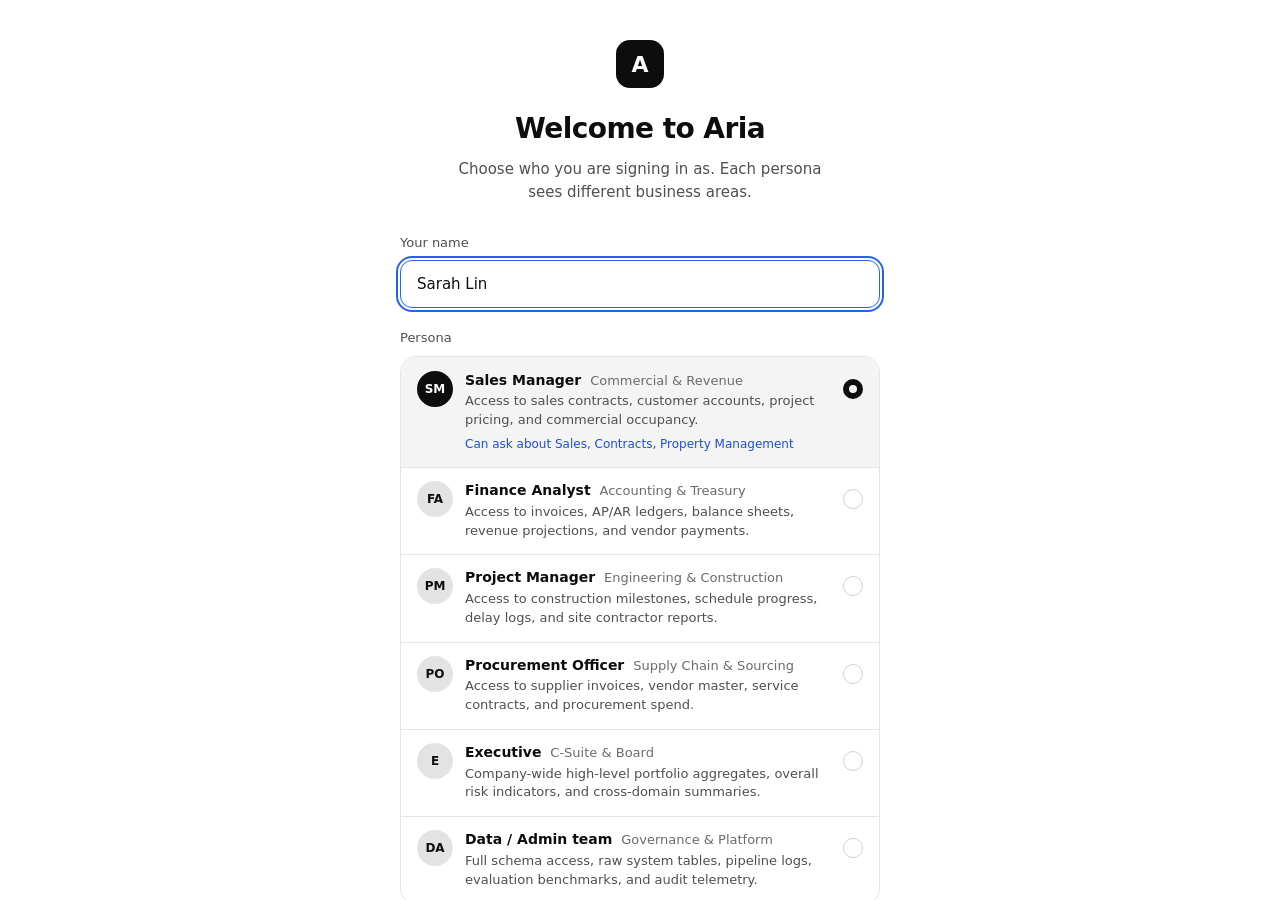
==== index.html @ e8ad9331 "Refactor code structure for improved readability and maintainability" ====
<!DOCTYPE html>
<html lang="en" data-theme="light">
<head>
  <meta charset="UTF-8">
  <meta name="viewport" content="width=device-width, initial-scale=1.0">
  <title>Aria · Business data assistant</title>
  <meta name="description" content="Business data assistant prototype using synthetic sales, finance, procurement, construction, and project data.">
  <link rel="stylesheet" href="styles.css">
</head>
<body>
  <div class="app-container">
    <!-- Main Body Area -->
    <div class="main-wrapper">
      <!-- Business Workspace Navigation Rail & History Sidebar -->
      <aside class="sidebar" id="sidebar" aria-label="Workspace navigation and history">
        <div class="sidebar-brand-header">
          <button type="button" class="header-icon-btn mobile-menu-btn app-logo-toggle" id="mobileMenuBtn" aria-label="Toggle workspace navigation sidebar" aria-controls="sidebar" aria-expanded="true" title="Toggle sidebar">
            <span class="app-logo-mark" aria-hidden="true">A</span>
          </button>
          <span class="sidebar-brand-name">Aria</span>
          <button type="button" class="header-icon-btn desktop-sidebar-close-btn" id="desktopSidebarCloseBtn" aria-label="Collapse workspace navigation sidebar" title="Collapse sidebar">
            <svg width="18" height="18" fill="none" stroke="currentColor" stroke-width="1.8" viewBox="0 0 24 24" aria-hidden="true"><rect x="3" y="4" width="18" height="16" rx="2"></rect><path d="M15 4v16"></path><path d="m10 9-3 3 3 3"></path></svg>
          </button>
        </div>
        <!-- Workspace Navigation Rail (Requirement A) -->
        <nav class="workspace-rail-nav" aria-label="Business workspace navigation">
          <button type="button" class="workspace-rail-item workspace-tool-primary" id="newChatBtn" aria-label="New Chat" title="New Chat">
            <svg width="16" height="16" fill="none" stroke="currentColor" stroke-width="2" viewBox="0 0 24 24" aria-hidden="true"><path d="M12 20h9"></path><path d="M16.5 3.5a2.121 2.121 0 0 1 3 3L7 19l-4 1 1-4L16.5 3.5z"></path></svg>
            <span>New Chat</span>
          </button>
          <button type="button" class="workspace-rail-item" id="openHistorySearchBtn" aria-label="Search conversations" aria-haspopup="dialog" title="Search conversations (Ctrl+K)">
            <svg width="16" height="16" fill="none" stroke="currentColor" stroke-width="2" viewBox="0 0 24 24" aria-hidden="true"><circle cx="11" cy="11" r="8"></circle><line x1="21" y1="21" x2="16.65" y2="16.65"></line></svg>
            <span>Search Chats</span>
          </button>
          <div class="workspace-tool-divider" role="separator"></div>
          <button type="button" class="workspace-rail-item active" id="railAskBtn" aria-label="Ask questions" title="Ask">
            <svg width="16" height="16" fill="none" stroke="currentColor" stroke-width="2" viewBox="0 0 24 24"><path d="M21 15a2 2 0 0 1-2 2H7l-4 4V5a2 2 0 0 1 2-2h14a2 2 0 0 1 2 2z"></path></svg>
            <span>Ask</span>
          </button>
          <button type="button" class="workspace-rail-item" id="savedAnswersBtn" aria-label="Saved Queries and Snapshots" title="Saved Insights">
            <svg width="16" height="16" fill="none" stroke="currentColor" stroke-width="2" viewBox="0 0 24 24"><path d="M19 21l-7-5-7 5V5a2 2 0 0 1 2-2h10a2 2 0 0 1 2 2z"></path></svg>
            <span>Saved Insights</span>
          </button>
          <button type="button" class="workspace-rail-item" id="railDataGuideBtn" aria-label="Data guide schema explorer" title="Data Guide">
            <svg width="16" height="16" fill="none" stroke="currentColor" stroke-width="2" viewBox="0 0 24 24"><ellipse cx="12" cy="5" rx="9" ry="3"></ellipse><path d="M21 12c0 1.66-4 3-9 3s-9-1.34-9-3"></path><path d="M3 5v14c0 1.66 4 3 9 3s9-1.34 9-3V5"></path></svg>
            <span>Data Guide</span>
          </button>
        </nav>

        <div class="sidebar-rail-separator" role="separator"></div>

        <!-- Recent Conversations Secondary Section (Requirement A.6) -->
        <section class="sidebar-conv-section" id="sidebarConvSection" aria-label="Recent conversations">
          <div class="sidebar-conv-section-header">
            <span class="sidebar-section-heading">Recents</span>
            <button type="button" class="sidebar-collapse-toggle-btn" id="toggleRecentConvsBtn" aria-label="Toggle recent conversations visibility" aria-expanded="true">
              <svg width="12" height="12" fill="none" stroke="currentColor" stroke-width="2" viewBox="0 0 24 24"><polyline points="6 9 12 15 18 9"></polyline></svg>
            </button>
          </div>

          <div class="sidebar-conv-collapsible" id="sidebarConvCollapsible">

            <div class="sidebar-content" id="sidebarConversationsList">
              <!-- Dynamically populated as one flat Recents list -->
            </div>

          </div>
        </section>

        <!-- User Profile Dropdown Menu -->
        <div class="sidebar-account">
        <div class="user-menu-wrapper">
          <button type="button" class="user-badge-btn" id="userMenuBtn" aria-label="User profile and roles" aria-expanded="false">
            <span class="sidebar-user-avatar" id="sidebarUserAvatar" aria-hidden="true">A</span>
            <span class="sidebar-user-copy">
              <strong id="sidebarUserName">Loading...</strong>
              <small id="sidebarUserRole">Demo persona</small>
            </span>
            <span id="headerUserLabel" class="sr-only">Demo persona: <strong>Loading...</strong></span>
            <span class="user-menu-chevron" aria-hidden="true">&#9662;</span>
          </button>
          <div class="user-menu-dropdown account-menu" id="userMenuDropdown" role="menu" aria-label="Account">
            <div class="user-menu-context account-menu-header">
              <span class="account-menu-avatar" id="userMenuAvatar" aria-hidden="true">A</span>
              <span class="account-menu-identity">
                <span class="sr-only">Current demo persona:</span>
                <strong id="userMenuPersonaName">Loading…</strong>
                <span id="userMenuPersonaRole">Loading role…</span>
              </span>
              <span class="account-menu-badge">Demo</span>
            </div>

            <button type="button" class="user-menu-item" id="switchUserMenuItem" role="menuitem">
              <svg width="16" height="16" fill="none" stroke="currentColor" stroke-width="2" viewBox="0 0 24 24" aria-hidden="true"><path d="M16 3h5v5"></path><path d="M21 3l-7 7"></path><path d="M8 21H3v-5"></path><path d="M3 21l7-7"></path></svg>
              <span>Switch persona</span>
            </button>
            <button type="button" class="user-menu-item" id="userMenuSettingsItem" role="menuitem">
              <svg width="16" height="16" fill="none" stroke="currentColor" stroke-width="2" viewBox="0 0 24 24" aria-hidden="true"><circle cx="12" cy="12" r="3"></circle><path d="M12 1v3M12 20v3M4.22 4.22l2.12 2.12M17.66 17.66l2.12 2.12M1 12h3M20 12h3M4.22 19.78l2.12-2.12M17.66 6.34l2.12-2.12"></path></svg>
              <span>Settings</span>
            </button>
            <button type="button" class="user-menu-item" id="userMenuHelpItem" role="menuitem">
              <svg width="16" height="16" fill="none" stroke="currentColor" stroke-width="2" viewBox="0 0 24 24" aria-hidden="true"><circle cx="12" cy="12" r="10"></circle><path d="M9.09 9a3 3 0 0 1 5.83 1c0 2-3 3-3 3"></path><path d="M12 17h.01"></path></svg>
              <span>Help &amp; shortcuts</span>
            </button>
            <div id="adminWorkspaceNav" class="user-menu-admin-links">
              <a href="admin.html" class="user-menu-item" id="adminNavLink" role="menuitem">
                <svg width="16" height="16" fill="none" stroke="currentColor" stroke-width="2" viewBox="0 0 24 24" aria-hidden="true"><path d="M4 19V9"></path><path d="M10 19V5"></path><path d="M16 19v-7"></path><path d="M22 19V3"></path></svg>
                <span>Admin console</span>
                <svg class="account-menu-trailing" width="14" height="14" fill="none" stroke="currentColor" stroke-width="2" viewBox="0 0 24 24" aria-hidden="true"><path d="M7 17 17 7"></path><path d="M8 7h9v9"></path></svg>
              </a>
            </div>

            <div class="user-menu-separator" role="separator"></div>
            <button type="button" class="user-menu-item danger" id="resetDemoDataMenuItem" role="menuitem">
              <svg width="16" height="16" fill="none" stroke="currentColor" stroke-width="2" viewBox="0 0 24 24" aria-hidden="true"><polyline points="1 4 1 10 7 10"></polyline><polyline points="23 20 23 14 17 14"></polyline><path d="M20.49 9A9 9 0 0 0 5.64 5.64L1 10m22 4l-4.64 4.36A9 9 0 0 1 3.51 15"></path></svg>
              <span>Reset demo data</span>
            </button>
            <p class="account-menu-note">Synthetic data · access and masking are simulated</p>
          </div>
        </div>
          <button type="button" class="sidebar-settings-shortcut" id="settingsBtn" aria-label="Preferences" title="Preferences">
            <svg width="18" height="18" fill="none" stroke="currentColor" stroke-width="2" viewBox="0 0 24 24" aria-hidden="true"><circle cx="12" cy="12" r="3"></circle><path d="M19.4 15a1.7 1.7 0 0 0 .34 1.88l.06.06-2.83 2.83-.06-.06A1.7 1.7 0 0 0 15 19.4a1.7 1.7 0 0 0-1 .6 1.7 1.7 0 0 0-.4 1.1V21h-4v-.09A1.7 1.7 0 0 0 8.6 19.4a1.7 1.7 0 0 0-1.88.34l-.06.06-2.83-2.83.06-.06A1.7 1.7 0 0 0 4.6 15a1.7 1.7 0 0 0-.6-1 1.7 1.7 0 0 0-1.1-.4H3v-4h.09A1.7 1.7 0 0 0 4.6 8.6a1.7 1.7 0 0 0-.34-1.88l-.06-.06 2.83-2.83.06.06A1.7 1.7 0 0 0 9 4.6a1.7 1.7 0 0 0 1-.6 1.7 1.7 0 0 0 .4-1.1V3h4v.09A1.7 1.7 0 0 0 15.4 4.6a1.7 1.7 0 0 0 1.88-.34l.06-.06 2.83 2.83-.06.06A1.7 1.7 0 0 0 19.4 9c.14.37.36.7.65.96.3.26.67.4 1.06.4H21v4h-.09a1.7 1.7 0 0 0-1.51.64z"></path></svg>
          </button>
        </div>
        <div class="panel-resize-handle sidebar-resize-handle" id="sidebarResizeHandle" role="separator" tabindex="0" aria-orientation="vertical" aria-label="Resize history panel"></div>
      </aside>
      <button type="button" class="mobile-sidebar-launcher" id="mobileSidebarLauncherBtn" aria-label="Open workspace navigation sidebar" aria-controls="sidebar">
        <span class="app-logo-mark" aria-hidden="true">A</span>
      </button>
      <button type="button" class="sidebar-mobile-backdrop" id="sidebarMobileBackdrop" aria-label="Close navigation menu" tabindex="-1"></button>

      <!-- Main Query / Chat Viewport -->
      <main class="chat-viewport is-idle" id="chatViewport">
        <!-- Slim top bar: current conversation title; the conversation menu sits at its right edge. -->
        <header class="chat-topbar">
          <h1 class="chat-topbar-title" id="chatTopbarTitle">New chat</h1>
          <span class="chat-topbar-badge" title="All people, records and figures in this prototype are synthetic">Synthetic demo data</span>
        </header>

        <!-- Scrollable thread -->
        <div class="chat-messages" id="chatMessages">
          <div class="chat-inner-container" id="chatContainer">
            <!-- Populated by app.js: greeting or the active conversation thread -->
          </div>
        </div>

        <!-- Composer: centred under the greeting on a new chat, docked at the bottom of a thread. -->
        <footer class="chat-input-bar">
          <div class="input-box-wrapper">
            <div class="typeahead-popup" id="typeaheadPopup"></div>

            <textarea
              class="chat-input-field"
              id="chatInput"
              rows="1"
              wrap="soft"
              placeholder="Ask anything about your business data…"
              aria-label="Natural-language business question input"
              autocomplete="off"
            ></textarea>

            <div class="composer-toolbar">
              <div class="input-helpers-bar" id="scopeEditorBar">
                <div class="scope-domain-control">
                  <span class="scope-helper-label sr-only">Search in</span>
                  <button type="button" class="scope-select-control domain-multiselect-trigger" id="domainScopeSelect" aria-haspopup="true" aria-expanded="false" aria-controls="domainScopeMenu" title="Limit which business areas Aria searches">
                    <svg width="16" height="16" fill="none" stroke="currentColor" stroke-width="2" viewBox="0 0 24 24" aria-hidden="true"><ellipse cx="12" cy="5" rx="9" ry="3"></ellipse><path d="M21 12c0 1.66-4 3-9 3s-9-1.34-9-3"></path><path d="M3 5v14c0 1.66 4 3 9 3s9-1.34 9-3V5"></path></svg>
                    <span id="domainScopeSelectLabel">All business areas</span>
                    <svg width="14" height="14" fill="none" stroke="currentColor" stroke-width="2" viewBox="0 0 24 24" aria-hidden="true"><path d="m6 9 6 6 6-6"></path></svg>
                  </button>
                  <div class="domain-multiselect-menu" id="domainScopeMenu" hidden>
                    <div class="domain-multiselect-heading">Optional search boundaries</div>
                    <p>Selected domains limit where Aria searches. They do not grant or represent data access.</p>
                    <div class="domain-multiselect-options" role="group" aria-label="Business domains">
                      <label><input type="checkbox" value="Sales"> <span>Sales</span></label>
                      <label><input type="checkbox" value="Finance"> <span>Finance</span></label>
                      <label><input type="checkbox" value="Projects"> <span>Projects</span></label>
                      <label><input type="checkbox" value="Procurement"> <span>Procurement</span></label>
                      <label><input type="checkbox" value="Construction"> <span>Construction</span></label>
                      <label><input type="checkbox" value="Property Management"> <span>Property Management</span></label>
                    </div>
                    <div class="domain-multiselect-footer">
                      <span id="domainScopeImpact">Auto searches domains inferred from the question.</span>
                      <button type="button" id="resetDomainScopeBtn">Search all areas</button>
                    </div>
                  </div>
                </div>
              </div>

              <div class="composer-actions">
                <button type="button" class="btn-mic" id="voiceInputBtn" title="Voice input" aria-label="Voice input">
                  <svg width="18" height="18" fill="none" stroke="currentColor" stroke-width="2" viewBox="0 0 24 24"><path d="M12 1a3 3 0 0 0-3 3v8a3 3 0 0 0 6 0V4a3 3 0 0 0-3-3z"></path><path d="M19 10v2a7 7 0 0 1-14 0v-2"></path><line x1="12" y1="19" x2="12" y2="23"></line><line x1="8" y1="23" x2="16" y2="23"></line></svg>
                </button>
                <button type="button" class="btn-send" id="sendBtn" aria-label="Send question" title="Send (Enter)" disabled>
                  <svg width="18" height="18" fill="none" stroke="currentColor" stroke-width="2.4" stroke-linecap="round" stroke-linejoin="round" viewBox="0 0 24 24"><path d="M12 19V5"></path><path d="m5 12 7-7 7 7"></path></svg>
                </button>
              </div>
            </div>
          </div>

          <!-- Starter questions for a new chat (rendered by app.js). -->
          <div class="composer-suggestions" id="composerSuggestions"></div>

          <p class="composer-disclaimer">Aria answers from synthetic demo data and can misread a question. Check the interpretation before relying on a figure.</p>
        </footer>
      </main>

      <main class="chat-viewport saved-insights-viewport" id="savedInsightsViewport" style="display: none;">
        <div class="chat-messages library-scroll">
          <div class="library-page">
            <header class="library-header">
              <div>
                <h1>Saved insights</h1>
                <p>Saved questions re-run with their original scope. Snapshots keep a result exactly as it was captured.</p>
              </div>
            </header>
            <div id="savedInsightsListContainer">
              <!-- List will be rendered here -->
            </div>
          </div>
        </div>
      </main>

      <!-- Data Guide: a full page in the main area, opened from the sidebar. -->
      <section class="app-drawer data-guide-page" id="dataExplorerDrawer" aria-labelledby="dataGuideTitle">
        <button type="button" class="header-icon-btn data-guide-close" id="closeExplorerBtn" aria-label="Close Data Guide" title="Close">
          <svg width="18" height="18" fill="none" stroke="currentColor" stroke-width="2" viewBox="0 0 24 24" aria-hidden="true"><path d="M18 6 6 18M6 6l12 12"></path></svg>
        </button>
        <button type="button" class="header-icon-btn drawer-expand-btn" id="expandExplorerBtn" aria-label="Expand Business Data Guide" aria-pressed="false" hidden></button>
        <div class="drawer-body data-guide-scroll">
          <div class="data-guide-inner">
            <header class="data-guide-hero">
              <span class="data-guide-hero-icon" aria-hidden="true">
                <svg width="22" height="22" fill="none" stroke="currentColor" stroke-width="1.8" viewBox="0 0 24 24"><ellipse cx="12" cy="5" rx="9" ry="3"></ellipse><path d="M21 12c0 1.66-4 3-9 3s-9-1.34-9-3"></path><path d="M3 5v14c0 1.66 4 3 9 3s9-1.34 9-3V5"></path></svg>
              </span>
              <h1 id="dataGuideTitle">Data Guide</h1>
              <p>See what Aria can answer, how business terms are defined, and which tables sit underneath.</p>
              <div class="sidebar-search-box data-guide-search">
                <svg width="18" height="18" fill="none" stroke="currentColor" stroke-width="2" viewBox="0 0 24 24" aria-hidden="true"><circle cx="11" cy="11" r="8"></circle><line x1="21" y1="21" x2="16.65" y2="16.65"></line></svg>
                <input type="search" id="explorerSearchInput" placeholder="Search business areas, metrics or definitions" aria-label="Search the Data Guide">
              </div>
            </header>

            <div class="explorer-tabs data-guide-tabs" role="tablist" aria-label="Data Guide sections">
              <button type="button" class="explorer-tab-btn active" id="tabCapabilitiesBtn">What you can ask</button>
              <button type="button" class="explorer-tab-btn" id="tabGlossaryBtn">Definitions</button>
              <button type="button" class="explorer-tab-btn" id="tabTablesBtn">Schema</button>
            </div>

            <div id="explorerTabContent" class="data-guide-content">
              <!-- Dynamically rendered -->
            </div>
          </div>
        </div>
      </section>
      <button type="button" class="data-guide-backdrop" id="dataGuideBackdrop" aria-label="Close Data Guide" tabindex="-1" hidden></button>

      <!-- Backdrop for mobile drawer (Scope & Sources) -->
      <div class="scope-inspector-backdrop" id="scopeInspectorBackdrop"></div>

      <!-- Contextual Side Panel: Scope & Sources (Requirement B) -->
      <!-- Contextual Side Panel: Evidence Desk -->
      <aside class="evidence-desk-drawer" id="scopeInspectorPanel" role="dialog" aria-modal="true" aria-label="Evidence Desk" aria-hidden="true" tabindex="-1" inert>
        <div class="panel-resize-handle evidence-resize-handle" id="evidenceResizeHandle" role="separator" tabindex="0" aria-orientation="vertical" aria-label="Resize Evidence Desk"></div>
        <div class="drawer-header">
          <span class="drawer-title">Evidence &amp; sources</span>
          <button type="button" class="header-icon-btn inspector-close-btn" id="closeScopeInspectorBtn" aria-label="Close Evidence Desk">
            <svg width="18" height="18" fill="none" stroke="currentColor" stroke-width="2" viewBox="0 0 24 24" aria-hidden="true"><path d="M18 6 6 18M6 6l12 12"></path></svg>
          </button>
        </div>

        <div class="drawer-tabs segmented-control" role="tablist" aria-label="Evidence Desk sections">
          <button type="button" class="drawer-tab active" role="tab" aria-selected="true">Interpretation</button>
          <button type="button" class="drawer-tab" role="tab" aria-selected="false">Sources</button>
          <button type="button" class="drawer-tab" role="tab" aria-selected="false">Query</button>
        </div>

        <div class="inspector-body" id="scopeInspectorBody">
          <!-- Dynamically populated when opened from a result -->
          <p class="inspector-empty-copy">Select an answer to view supporting evidence, data coverage, validation details, and technical logs.</p>
        </div>
      </aside>
    </div>
  </div>

  <!-- =========================================================================
       BLOCKING MODAL: "WHO IS USING" FIRST ACCESS PROFILE PICKER
       ========================================================================= -->
  <div class="modal-backdrop onboarding-screen" id="userProfileModalBackdrop">
    <div class="app-modal onboarding-panel" role="dialog" aria-modal="true" aria-labelledby="profileModalTitle" aria-describedby="profileModalIntro">
      <span class="onboarding-logo" aria-hidden="true">A</span>
      <h1 class="onboarding-title" id="profileModalTitle">Welcome to Aria</h1>
      <p class="onboarding-intro" id="profileModalIntro">Choose who you are signing in as. Each persona sees different business areas.</p>

      <div class="onboarding-field">
        <label for="profileNameInput">Your name</label>
        <input type="text" id="profileNameInput" class="onboarding-input" placeholder="e.g. Sarah Lin" autocomplete="off">
      </div>

      <div class="onboarding-field">
        <span class="onboarding-field-label" id="roleListLabel">Persona</span>
        <div class="role-list" id="roleCardsGrid" role="group" aria-labelledby="roleListLabel">
          <!-- Populated dynamically from USER_ROLES in mock-data.js -->
        </div>
      </div>

      <button type="button" class="onboarding-continue" id="saveProfileBtn">Continue</button>
      <button type="button" class="onboarding-cancel" id="cancelProfileBtn" hidden>Cancel</button>
      <p class="onboarding-footnote">Synthetic demo data. Persona access and masking are simulated, not production security controls.</p>
    </div>
  </div>

  <!-- =========================================================================
       DATA EXPLORER DRAWER (Group D)
       ========================================================================= -->
  <!-- =========================================================================
       SETTINGS DRAWER (Group H)
       ========================================================================= -->
  <div class="app-drawer settings-dialog" id="settingsDrawer" role="dialog" aria-modal="true" aria-labelledby="settingsDialogTitle">
    <nav class="settings-nav" aria-label="Settings sections">
      <button type="button" class="header-icon-btn settings-close" id="closeSettingsBtn" aria-label="Close settings">
        <svg width="18" height="18" fill="none" stroke="currentColor" stroke-width="2" viewBox="0 0 24 24" aria-hidden="true"><path d="M18 6 6 18M6 6l12 12"></path></svg>
      </button>
      <h2 class="sr-only" id="settingsDialogTitle">Settings</h2>
      <div class="settings-primary-tabs" role="tablist" aria-orientation="vertical">
        <button type="button" class="settings-primary-tab active" id="settingsPreferencesTabBtn" role="tab" aria-selected="true" aria-controls="settingsPreferencesPanel">
          <svg width="16" height="16" fill="none" stroke="currentColor" stroke-width="2" viewBox="0 0 24 24" aria-hidden="true"><circle cx="12" cy="12" r="3"></circle><path d="M12 1v3M12 20v3M4.22 4.22l2.12 2.12M17.66 17.66l2.12 2.12M1 12h3M20 12h3M4.22 19.78l2.12-2.12M17.66 6.34l2.12-2.12"></path></svg>
          <span>General</span>
        </button>
        <button type="button" class="settings-primary-tab" id="settingsHelpTabBtn" role="tab" aria-selected="false" aria-controls="settingsHelpPanel">
          <svg width="16" height="16" fill="none" stroke="currentColor" stroke-width="2" viewBox="0 0 24 24" aria-hidden="true"><circle cx="12" cy="12" r="10"></circle><path d="M9.09 9a3 3 0 0 1 5.83 1c0 2-3 3-3 3"></path><path d="M12 17h.01"></path></svg>
          <span>Help &amp; shortcuts</span>
        </button>
      </div>
    </nav>

    <div class="drawer-body settings-panel" id="settingsPreferencesPanel" role="tabpanel" aria-labelledby="settingsPreferencesTabBtn">
      <h3 class="settings-panel-title">General</h3>

      <div class="settings-row">
        <div class="settings-row-copy"><strong>Theme</strong><span>Light, dark, or follow your system.</span></div>
        <div class="segmented-control" role="group" aria-label="Theme">
          <button type="button" class="theme-choice-btn" data-theme-choice="light">Light</button>
          <button type="button" class="theme-choice-btn" data-theme-choice="dark">Dark</button>
          <button type="button" class="theme-choice-btn" data-theme-choice="system">System</button>
        </div>
      </div>

      <div class="settings-row">
        <div class="settings-row-copy"><strong>Answer detail</strong><span>Detailed adds the supporting figures under each answer.</span></div>
        <div class="segmented-control" role="group" aria-label="Answer detail">
          <button type="button" class="detail-choice-btn active" data-detail="detailed" title="Executive summary with supporting figures">Detailed</button>
          <button type="button" class="detail-choice-btn" data-detail="concise" title="Key takeaway only">Concise</button>
        </div>
      </div>

      <label class="settings-row settings-toggle-row" for="settingShowSqlDefault">
        <span class="settings-row-copy"><strong>Open the query first</strong><span>Evidence &amp; sources starts on the generated SQL.</span></span>
        <input type="checkbox" class="switch-input" id="settingShowSqlDefault" role="switch">
      </label>

      <label class="settings-row settings-toggle-row" for="settingShowPipelineDefault">
        <span class="settings-row-copy"><strong>Show pipeline stages</strong><span>Display each step while Aria works on a question.</span></span>
        <input type="checkbox" class="switch-input" id="settingShowPipelineDefault" role="switch">
      </label>

      <label class="settings-row settings-toggle-row" for="settingCompactMode">
        <span class="settings-row-copy"><strong>Compact spacing</strong><span>Tighter spacing between messages.</span></span>
        <input type="checkbox" class="switch-input" id="settingCompactMode" role="switch">
      </label>
    </div>

    <div class="drawer-body settings-panel settings-help-panel" id="settingsHelpPanel" role="tabpanel" aria-labelledby="settingsHelpTabBtn" hidden>
      <h3 class="settings-panel-title">Help &amp; shortcuts</h3>
      <div class="explorer-tabs segmented-control settings-help-tabs">
        <button type="button" class="explorer-tab-btn active" id="helpTabDomainsBtn">Business areas</button>
        <button type="button" class="explorer-tab-btn" id="helpTabScopeBtn">Limitations</button>
        <button type="button" class="explorer-tab-btn" id="helpTabShortcutsBtn">Shortcuts</button>
      </div>

      <div id="helpTabContent">
        <!-- Populated by JavaScript -->
      </div>
    </div>
  </div>
  <button type="button" class="settings-backdrop" id="settingsBackdrop" aria-label="Close settings" tabindex="-1"></button>

  <!-- =========================================================================
       THUMBS DOWN REASON MODAL (Group B)
       ========================================================================= -->
  <div class="modal-backdrop" id="feedbackModalBackdrop">
    <div class="app-modal modal-sm" role="dialog" aria-modal="true" aria-labelledby="feedbackTitle">
      <div class="modal-header">
        <div class="modal-title" id="feedbackTitle">Share feedback</div>
        <button type="button" class="header-icon-btn modal-close" id="closeFeedbackModalBtn" aria-label="Close feedback">
          <svg width="18" height="18" fill="none" stroke="currentColor" stroke-width="2" viewBox="0 0 24 24" aria-hidden="true"><path d="M18 6 6 18M6 6l12 12"></path></svg>
        </button>
      </div>
      <div class="modal-body">
        <p class="feedback-help">What was wrong with this answer? You can change your feedback later.</p>
        <div class="reason-chip-group" id="feedbackReasonChips">
          <button type="button" class="reason-chip-btn">Wrong number</button>
          <button type="button" class="reason-chip-btn">Wrong interpretation</button>
          <button type="button" class="reason-chip-btn">Outdated data</button>
          <button type="button" class="reason-chip-btn">Hard to understand</button>
          <button type="button" class="reason-chip-btn">Other</button>
        </div>
        <label class="sr-only" for="feedbackCommentInput">Additional details</label>
        <textarea id="feedbackCommentInput" class="form-control form-textarea" placeholder="Add details (optional)"></textarea>
      </div>
      <div class="modal-footer">
        <button type="button" class="action-tool-btn" id="cancelFeedbackBtn">Cancel</button>
        <button type="button" class="action-tool-btn primary" id="submitFeedbackBtn">Submit</button>
      </div>
    </div>
  </div>

  <!-- =========================================================================
       CLICKABLE SOURCE TABLE POPOVER (Group B)
       ========================================================================= -->
  <div class="modal-backdrop" id="sourceTableModalBackdrop">
    <div class="app-modal modal-md source-sheet" role="dialog" aria-modal="true" aria-labelledby="sourceTableModalTitle">
      <div class="modal-header">
        <span class="source-sheet-icon" aria-hidden="true">
          <svg width="18" height="18" fill="none" stroke="currentColor" stroke-width="1.8" viewBox="0 0 24 24"><ellipse cx="12" cy="5" rx="9" ry="3"></ellipse><path d="M21 12c0 1.66-4 3-9 3s-9-1.34-9-3"></path><path d="M3 5v14c0 1.66 4 3 9 3s9-1.34 9-3V5"></path></svg>
        </span>
        <div class="modal-title" id="sourceTableModalTitle">Source details</div>
        <button type="button" class="header-icon-btn modal-close" id="closeSourceTableModalBtn" aria-label="Close source details">
          <svg width="18" height="18" fill="none" stroke="currentColor" stroke-width="2" viewBox="0 0 24 24" aria-hidden="true"><path d="M18 6 6 18M6 6l12 12"></path></svg>
        </button>
      </div>
      <div class="modal-body" id="sourceTableModalBody">
        <!-- Dynamically populated -->
      </div>
    </div>
  </div>

  <!-- Question revisions are confirmed before a new run and retain the prior turn. -->
  <div class="modal-backdrop" id="adjustQuestionModalBackdrop">
    <div class="app-modal modal-md adjust-question-modal" role="dialog" aria-modal="true" aria-labelledby="adjustQuestionModalTitle" aria-describedby="adjustQuestionModalHelp">
      <div class="modal-header">
        <div class="modal-title" id="adjustQuestionModalTitle">Edit question</div>
        <button type="button" class="header-icon-btn modal-close" id="closeAdjustQuestionModalBtn" aria-label="Cancel adjusting question">
          <svg width="18" height="18" fill="none" stroke="currentColor" stroke-width="2" viewBox="0 0 24 24" aria-hidden="true"><path d="M18 6 6 18M6 6l12 12"></path></svg>
        </button>
      </div>
      <div class="modal-body">
        <p id="adjustQuestionModalHelp" class="adjust-question-help">Add the missing period, project or detail. The earlier answer stays in the thread, marked as replaced.</p>
        <label class="sr-only" for="adjustQuestionInput">Revised question</label>
        <textarea id="adjustQuestionInput" class="form-control form-textarea adjust-question-input" rows="4"></textarea>
        <section class="adjust-question-scope" aria-labelledby="adjustQuestionScopeTitle">
          <span id="adjustQuestionScopeTitle">Scope for the new run</span>
          <strong id="adjustQuestionScopeSummary"></strong>
        </section>
      </div>
      <div class="modal-footer">
        <button type="button" class="action-tool-btn" id="cancelAdjustQuestionBtn">Cancel</button>
        <button type="button" class="action-tool-btn primary" id="confirmAdjustQuestionBtn">Run new version</button>
      </div>
    </div>
  </div>

  <!-- Destructive history action requires explicit confirmation. -->
  <div class="modal-backdrop" id="clearHistoryModalBackdrop">
    <div class="app-modal modal-confirm clear-history-modal" role="alertdialog" aria-modal="true" aria-labelledby="clearHistoryModalTitle" aria-describedby="clearHistoryModalDescription">
      <div class="modal-header">
        <div class="modal-title" id="clearHistoryModalTitle">Clear all chats?</div>
        <button type="button" class="header-icon-btn modal-close" id="closeClearHistoryModalBtn" aria-label="Cancel clearing chat history">
          <svg width="18" height="18" fill="none" stroke="currentColor" stroke-width="2" viewBox="0 0 24 24" aria-hidden="true"><path d="M18 6 6 18M6 6l12 12"></path></svg>
        </button>
      </div>
      <div class="modal-body">
        <p id="clearHistoryModalDescription">This permanently deletes <strong id="clearHistoryConversationCount">all conversations</strong> saved in this browser for the current persona. Saved insights and settings are kept.</p>
      </div>
      <div class="modal-footer">
        <button type="button" class="action-tool-btn" id="cancelClearHistoryBtn">Cancel</button>
        <button type="button" class="action-tool-btn danger" id="confirmClearHistoryBtn">Clear all</button>
      </div>
    </div>
  </div>

  <!-- Context-preserving CSV export options. -->
  <div class="modal-backdrop" id="csvExportModalBackdrop">
    <div class="app-modal modal-md export-options-modal" role="dialog" aria-modal="true" aria-labelledby="csvExportModalTitle" aria-describedby="csvExportModalDescription">
      <div class="modal-header">
        <div class="modal-title" id="csvExportModalTitle">Export as CSV</div>
        <button type="button" class="header-icon-btn modal-close" id="closeCsvExportModalBtn" aria-label="Close export options">
          <svg width="18" height="18" fill="none" stroke="currentColor" stroke-width="2" viewBox="0 0 24 24" aria-hidden="true"><path d="M18 6 6 18M6 6l12 12"></path></svg>
        </button>
      </div>
      <div class="modal-body">
        <p id="csvExportModalDescription">The file includes the scope, units, data date and a synthetic-data label alongside the rows.</p>
        <fieldset class="export-row-options">
          <legend>Rows</legend>
          <label><input type="radio" name="csvExportRows" value="all" checked> <span><strong id="csvExportAllLabel">All rows</strong><small>The complete result set.</small></span></label>
          <label id="csvExportFilteredOption"><input type="radio" name="csvExportRows" value="filtered"> <span><strong id="csvExportFilteredLabel">Filtered rows</strong><small id="csvExportFilterDescription">Only rows matching the current table filter.</small></span></label>
        </fieldset>
        <details class="export-context-disclosure" open>
          <summary>Included context</summary>
          <div class="export-context-preview" id="csvExportContextPreview"></div>
        </details>
      </div>
      <div class="modal-footer">
        <button type="button" class="action-tool-btn" id="cancelCsvExportBtn">Cancel</button>
        <button type="button" class="action-tool-btn primary" id="confirmCsvExportBtn">Download</button>
      </div>
    </div>
  </div>

  <!-- Toast Notification Container -->
  <div class="toast-container" id="toastContainer" aria-live="polite"></div>
  <div class="sr-only" id="appStatusLive" role="status" aria-live="polite" aria-atomic="true"></div>
  <div class="sr-only" id="appAlertLive" role="alert" aria-live="assertive" aria-atomic="true"></div>

  <!-- Conversation history search is separate from filtering rows/questions. -->
  <div class="modal-backdrop palette-backdrop" id="historySearchModalBackdrop">
    <div class="app-modal history-search-modal" role="dialog" aria-modal="true" aria-labelledby="historySearchTitle" aria-describedby="historySearchHelp">
      <h2 class="sr-only" id="historySearchTitle">Search chats</h2>
      <p class="sr-only" id="historySearchHelp">Searches conversation titles and message content.</p>
      <div class="palette-input-row">
        <svg width="18" height="18" fill="none" stroke="currentColor" stroke-width="2" viewBox="0 0 24 24" aria-hidden="true"><circle cx="11" cy="11" r="8"></circle><line x1="21" y1="21" x2="16.65" y2="16.65"></line></svg>
        <label class="sr-only" for="historySearchDialogInput">Search conversation history</label>
        <input type="search" id="historySearchDialogInput" autocomplete="off" placeholder="Search chats…">
        <button type="button" class="header-icon-btn modal-close" id="closeHistorySearchBtn" aria-label="Close conversation search">
          <svg width="18" height="18" fill="none" stroke="currentColor" stroke-width="2" viewBox="0 0 24 24" aria-hidden="true"><path d="M18 6 6 18M6 6l12 12"></path></svg>
        </button>
      </div>
      <div class="palette-body">
        <button type="button" class="palette-row palette-new-chat" id="historySearchNewChatBtn">
          <span class="palette-row-icon" aria-hidden="true"><svg width="16" height="16" fill="none" stroke="currentColor" stroke-width="2" viewBox="0 0 24 24"><path d="M12 20h9"></path><path d="M16.5 3.5a2.121 2.121 0 0 1 3 3L7 19l-4 1 1-4L16.5 3.5z"></path></svg></span>
          <span class="palette-row-title">New chat</span>
        </button>
        <div class="history-search-status sr-only" id="historySearchStatus" role="status" aria-live="polite"></div>
        <div class="history-search-results" id="historySearchResults"></div>
      </div>
      <div class="palette-footer" aria-hidden="true"><span><kbd>↑</kbd><kbd>↓</kbd> to move</span><span><kbd>Enter</kbd> to open</span><span><kbd>Esc</kbd> to close</span></div>
    </div>
  </div>

  <!-- =========================================================================
       RENAME CONVERSATION MODAL
       ========================================================================= -->
  <div class="modal-backdrop" id="renameConvModalBackdrop">
    <div class="app-modal modal-confirm" role="dialog" aria-modal="true" aria-labelledby="renameConvTitle">
      <div class="modal-header">
        <div class="modal-title" id="renameConvTitle">Rename chat</div>
        <button type="button" class="header-icon-btn modal-close" id="closeRenameConvModalBtn" aria-label="Close rename">
          <svg width="18" height="18" fill="none" stroke="currentColor" stroke-width="2" viewBox="0 0 24 24" aria-hidden="true"><path d="M18 6 6 18M6 6l12 12"></path></svg>
        </button>
      </div>
      <div class="modal-body">
        <label for="renameConvInput" class="sr-only">Chat name</label>
        <input type="text" id="renameConvInput" class="form-control" autocomplete="off">
      </div>
      <div class="modal-footer">
        <button type="button" class="action-tool-btn" id="cancelRenameConvBtn">Cancel</button>
        <button type="button" class="action-tool-btn primary" id="submitRenameConvBtn">Save</button>
      </div>
    </div>
  </div>

  <!-- =========================================================================
       DELETE CONVERSATION MODAL
       ========================================================================= -->
  <div class="modal-backdrop" id="deleteConvModalBackdrop">
    <div class="app-modal modal-confirm" role="alertdialog" aria-modal="true" aria-labelledby="deleteConvTitle" aria-describedby="deleteConvDescription">
      <div class="modal-header">
        <div class="modal-title" id="deleteConvTitle">Delete chat?</div>
        <button type="button" class="header-icon-btn modal-close" id="closeDeleteConvModalBtn" aria-label="Close delete confirmation">
          <svg width="18" height="18" fill="none" stroke="currentColor" stroke-width="2" viewBox="0 0 24 24" aria-hidden="true"><path d="M18 6 6 18M6 6l12 12"></path></svg>
        </button>
      </div>
      <div class="modal-body">
        <p id="deleteConvDescription">This chat and its answers will be removed from your history. This can’t be undone.</p>
      </div>
      <div class="modal-footer">
        <button type="button" class="action-tool-btn" id="cancelDeleteConvBtn">Cancel</button>
        <button type="button" class="action-tool-btn danger" id="submitDeleteConvBtn">Delete</button>
      </div>
    </div>
  </div>

  <!-- =========================================================================
       EDIT INTERPRETATION MODAL (R2-09)
       ========================================================================= -->
  <div class="modal-backdrop" id="editInterpretationModalBackdrop">
    <div class="app-modal modal-md edit-interpretation-modal" role="dialog" aria-modal="true" aria-labelledby="editInterpretationTitle">
      <div class="modal-header">
        <div class="modal-title" id="editInterpretationTitle">Edit interpretation</div>
        <button type="button" class="header-icon-btn modal-close" id="closeEditInterpretationModalBtn" aria-label="Close edit interpretation">
          <svg width="18" height="18" fill="none" stroke="currentColor" stroke-width="2" viewBox="0 0 24 24" aria-hidden="true"><path d="M18 6 6 18M6 6l12 12"></path></svg>
        </button>
      </div>
      <div class="modal-body">
        <p class="modal-lead">Change how Aria read your question. Applying re-runs the answer with these settings.</p>
        <form id="editInterpretationForm" onsubmit="return false;">
          <input type="hidden" id="editInterpSourceMsgId" value="">

          <div class="form-group">
            <label for="editInterpMetric" class="form-label">Metric</label>
            <select id="editInterpMetric" class="form-control">
              <!-- Dynamic options -->
            </select>
          </div>

          <div class="form-group">
            <label for="editInterpBreakdown" class="form-label">Grain</label>
            <select id="editInterpBreakdown" class="form-control">
              <!-- Dynamic options -->
            </select>
            <div id="editInterpDynamicHint" class="interp-dynamic-hint" style="display: none;"></div>
          </div>

          <div class="form-grid-2">
            <div class="form-group">
              <label for="editInterpDomain" class="form-label">Business Area</label>
              <select id="editInterpDomain" class="form-control">
                <option value="Finance">Finance</option>
                <option value="Procurement">Procurement</option>
                <option value="Contracts">Contracts</option>
                <option value="Construction">Construction</option>
                <option value="Property Management">Property Management</option>
                <option value="Projects">Projects</option>
                <option value="All Domains">All Domains</option>
              </select>
            </div>
            <div class="form-group">
              <label for="editInterpProjects" class="form-label">Project Scope</label>
              <select id="editInterpProjects" class="form-control">
                <option value="all">All enterprise projects</option>
                <option value="PRJ-SK-02">Skyline Residences Tower B (PRJ-SK-02)</option>
                <option value="PRJ-GMB-02">Grand Marina Bay Phase 2 (PRJ-GMB-02)</option>
                <option value="PRJ-HH-04">Heritage Heights High-Rise (PRJ-HH-04)</option>
                <option value="PRJ-OCP-01">Oasis Central Park Villas (PRJ-OCP-01)</option>
                <option value="PRJ-RLH-01">Riverside Logistics Hub (PRJ-RLH-01)</option>
              </select>
            </div>
          </div>

          <div class="form-group">
            <label for="editInterpPeriod" class="form-label">Period</label>
            <select id="editInterpPeriod" class="form-control">
              <option value="auto">Auto — infer from question</option>
              <option value="current_quarter">This calendar quarter (01/07/2026–30/09/2026)</option>
              <option value="previous_quarter">Previous calendar quarter (01/04/2026–30/06/2026)</option>
              <option value="calendar_year">Calendar year 2026 (01/01/2026–31/12/2026)</option>
              <option value="custom">Custom date range...</option>
            </select>
          </div>

          <div id="editInterpCustomDateRow" class="form-grid-2" style="display: none;">
            <div class="form-group">
              <label for="editInterpStartDate" class="form-label">Start Date</label>
              <input type="date" id="editInterpStartDate" class="form-control">
            </div>
            <div class="form-group">
              <label for="editInterpEndDate" class="form-label">End Date</label>
              <input type="date" id="editInterpEndDate" class="form-control">
            </div>
          </div>

          <div class="form-group">
            <label for="editInterpCurrency" class="form-label">Currency / Unit</label>
            <input type="text" id="editInterpCurrency" class="form-control" readonly disabled>
          </div>

          <div class="form-group">
            <label class="form-label">Assumptions</label>
            <div id="editInterpAssumptionsList" class="interpretation-assumptions-edit-box">
              <!-- Checkboxes for assumptions -->
            </div>
          </div>

          <div class="modal-footer modal-footer-inline">
            <button type="button" class="action-tool-btn" id="btnCancelEditInterpretation">Cancel</button>
            <button type="button" class="action-tool-btn primary" id="btnApplyEditInterpretation">Apply and re-run</button>
          </div>
        </form>
      </div>
    </div>
  </div>

  <!-- Scripts -->
  <script src="ck1-schema-data.js"></script>
  <script src="ck1-mock-data.js"></script>
  <script src="mock-data.js"></script>
  <script src="app.js"></script>
</body>
</html>
---- styles.css ----
/* ==========================================================================
   Aria - Enterprise NL Query Assistant
   Design System & Stylesheet (Flat, Crisp, Enterprise-Appropriate)
   ========================================================================== */

/* 1. CSS VARIABLES (Theme Definitions)
   Conversational workspace: monochrome chrome in the style of modern chat
   assistants. Black/white carries primary actions; one blue is reserved for
   links, selection, focus and data series; status colours carry meaning only. */
:root {
  /* Surfaces */
  --bg-app: #ffffff;
  --bg-surface: #ffffff;
  --bg-sidebar: #f9f9f9;
  --bg-subtle: #f4f4f4;
  --bg-hover: #ececec;
  --bg-active: #e3e3e3;
  --bg-code: #171717;
  --text-code: #f4f4f4;

  --border-color: #e5e5e5;
  --border-strong: #d0d0d0;

  /* Text */
  --text-primary: #0d0d0d;
  --text-secondary: #4f4f4f;
  --text-muted: #6b6b6b;
  --text-inverse: #ffffff;

  /* Accent: links, selection, focus and data. Never a primary button fill. */
  --accent-primary: #2563eb;
  --accent-hover: #1d4ed8;
  --accent-subtle: #eef4ff;
  --accent-border: #c7d7fe;
  --accent-text: #1d4ed8;
  --focus-ring: #2563eb;
  --control-bg: #ffffff;
  --control-disabled-bg: #f4f4f4;
  --control-disabled-text: #6b6b6b;

  /* Interactive colour pairs: foreground and background always move together. */
  --button-primary-bg: #0d0d0d;
  --button-primary-fg: #ffffff;
  --button-primary-hover-bg: #2f2f2f;
  --button-primary-hover-fg: #ffffff;
  --button-primary-active-bg: #000000;
  --button-primary-active-fg: #ffffff;
  --button-secondary-bg: #ffffff;
  --button-secondary-fg: #0d0d0d;
  --button-secondary-hover-bg: #f4f4f4;
  --button-secondary-hover-fg: #0d0d0d;
  --button-secondary-active-bg: #ececec;
  --button-secondary-active-fg: #0d0d0d;
  --button-disabled-bg: #ececec;
  --button-disabled-fg: #6b6b6b;
  --button-danger-bg: #c4281c;
  --button-danger-fg: #ffffff;
  --button-danger-hover-bg: #a3200f;
  --user-turn-bg: #f4f4f4;
  --user-turn-fg: #0d0d0d;
  --user-turn-border: transparent;
  --assistant-turn-bg: transparent;
  --assistant-turn-border: transparent;

  /* Status: reserved for meaning, never decoration. */
  --success-color: #0f7b3f;
  --success-bg: #edfaf2;
  --success-border: #b6e3c7;

  --warning-color: #9a5b00;
  --warning-bg: #fff7e8;
  --warning-border: #f2d39b;

  --danger-color: #c4281c;
  --danger-bg: #fdf1f0;
  --danger-border: #f5c3be;

  --info-color: #1d4ed8;

  --user-bubble-bg: transparent;
  --user-bubble-text: #0d0d0d;
  --agent-bubble-bg: transparent;

  --table-header-bg: #f9f9f9;
  --table-row-hover: #f9f9f9;
  --table-border: #e5e5e5;

  /* Data visualisation */
  --chart-1: #2563eb;
  --chart-2: #10a37f;
  --chart-3: #f59e0b;
  --chart-4: #8b5cf6;
  --chart-5: #64748b;
  --chart-track: #f0f0f0;

  /* Elevation: only floating layers (composer, menus, dialogs) lift. */
  --shadow-sm: 0 1px 2px rgba(0, 0, 0, 0.04);
  --shadow-md: 0 4px 16px rgba(0, 0, 0, 0.06);
  --shadow-lg: 0 16px 48px rgba(0, 0, 0, 0.14);
  --shadow-composer: 0 0 0 1px rgba(0, 0, 0, 0.04), 0 4px 20px rgba(0, 0, 0, 0.06);

  /* Shared shape tokens */
  --radius-sm: 6px;
  --radius-md: 10px;
  --radius-lg: 16px;
  --radius-full: 9999px;
  --radius-control: 10px;
  --radius-container: 16px;

  /* Typography */
  --type-caption: 12px;
  --type-body: 14px;
  --type-body-lg: 16px;
  --type-title-sm: 18px;
  --type-title-md: 24px;
  --type-title-lg: 28px;
  --space-1: 8px;
  --space-2: 16px;
  --space-3: 24px;
  --space-4: 32px;
  --space-5: 40px;
  --space-6: 48px;

  /* Fonts: one UI family throughout; mono only for code and identifiers. */
  --font-sans: ui-sans-serif, -apple-system, system-ui, "Segoe UI Variable Text", "Segoe UI", Roboto, Helvetica, Arial, sans-serif;
  --font-display: ui-sans-serif, -apple-system, system-ui, "Segoe UI Variable Display", "Segoe UI", Roboto, Helvetica, Arial, sans-serif;
  --font-mono: ui-monospace, "Cascadia Mono", SFMono-Regular, Menlo, Consolas, monospace;

  /* Layout */
  --sidebar-width: 260px;
  --thread-width: 768px;
  --header-height: 0px;
  --drawer-width: 440px;
  --font-scale: 14px;
}

/* Dark Mode Overrides */
[data-theme="dark"] {
  --bg-app: #212121;
  --bg-surface: #212121;
  --bg-sidebar: #171717;
  --bg-subtle: #2f2f2f;
  --bg-hover: #2a2a2a;
  --bg-active: #383838;
  --bg-code: #0d0d0d;
  --text-code: #ececec;

  --border-color: #383838;
  --border-strong: #4d4d4d;

  --text-primary: #ececec;
  --text-secondary: #c4c4c4;
  --text-muted: #a3a3a3;
  --text-inverse: #0d0d0d;

  --accent-primary: #2f6fe4; /* fill-safe: white text passes 4.5:1; text uses --accent-text */
  --accent-hover: #4a84f0;
  --accent-subtle: #1c2840;
  --accent-border: #2f4a80;
  --accent-text: #8ab4ff;
  --focus-ring: #8ab4ff;
  --control-bg: #2a2a2a;
  --control-disabled-bg: #2a2a2a;
  --control-disabled-text: #a3a3a3;

  --button-primary-bg: #ececec;
  --button-primary-fg: #0d0d0d;
  --button-primary-hover-bg: #ffffff;
  --button-primary-hover-fg: #0d0d0d;
  --button-primary-active-bg: #d4d4d4;
  --button-primary-active-fg: #0d0d0d;
  --button-secondary-bg: #212121;
  --button-secondary-fg: #ececec;
  --button-secondary-hover-bg: #2f2f2f;
  --button-secondary-hover-fg: #ffffff;
  --button-secondary-active-bg: #383838;
  --button-secondary-active-fg: #ffffff;
  --button-disabled-bg: #2f2f2f;
  --button-disabled-fg: #8f8f8f;
  --button-danger-bg: #d0352a;
  --button-danger-fg: #ffffff;
  --button-danger-hover-bg: #e04a3f;
  --user-turn-bg: #2f2f2f;
  --user-turn-fg: #ececec;
  --user-turn-border: transparent;
  --assistant-turn-bg: transparent;
  --assistant-turn-border: transparent;

  --success-color: #5fd08f;
  --success-bg: #12291c;
  --success-border: #1f4d33;

  --warning-color: #f2b45a;
  --warning-bg: #2c2210;
  --warning-border: #5b4016;

  --danger-color: #ff8a80;
  --danger-bg: #2e1614;
  --danger-border: #5e2722;

  --info-color: #8ab4ff;

  --user-bubble-bg: transparent;
  --user-bubble-text: #ececec;
  --agent-bubble-bg: transparent;

  --table-header-bg: #262626;
  --table-row-hover: #262626;
  --table-border: #383838;

  --chart-1: #6b9bff;
  --chart-2: #34c79b;
  --chart-3: #f2b45a;
  --chart-4: #b39dff;
  --chart-5: #94a3b8;
  --chart-track: #2f2f2f;

  --shadow-sm: 0 1px 2px rgba(0, 0, 0, 0.4);
  --shadow-md: 0 4px 16px rgba(0, 0, 0, 0.4);
  --shadow-lg: 0 16px 48px rgba(0, 0, 0, 0.55);
  --shadow-composer: 0 0 0 1px rgba(255, 255, 255, 0.06), 0 4px 20px rgba(0, 0, 0, 0.35);
}

/* Font Size Scales */
/* Compact mode */
body.compact-mode .chat-inner-container { gap: 12px; }
body.compact-mode .agent-response-card { padding: 12px 14px; gap: 10px; }
body.compact-mode .user-bubble { padding: 7px 12px; }

/* 2. BASE & RESET */
*, *::before, *::after {
  box-sizing: border-box;
  margin: 0;
  padding: 0;
}

html, body {
  height: 100%;
  font-family: var(--font-sans);
  background-color: var(--bg-app);
  color: var(--text-primary);
  font-size: var(--font-scale);
  line-height: 1.5;
  -webkit-font-smoothing: antialiased;
}

button, input, textarea, select {
  font-family: inherit;
  font-size: inherit;
  color: inherit;
}

button {
  cursor: pointer;
  background: none;
  border: none;
}

:where(button, a, input, select, textarea, summary, [tabindex]):focus-visible {
  outline: 2px solid var(--focus-ring) !important;
  outline-offset: 2px !important;
  box-shadow: none !important;
}

/* Keep the complete ring visible inside clipped menus and scrollable drawers. */
:where(.user-menu-dropdown, .evidence-desk-drawer) :where(button, a, input, select, textarea, summary, [tabindex]):focus-visible {
  outline-offset: -2px !important;
  position: relative;
  z-index: 1;
}

a {
  color: var(--accent-primary);
  text-decoration: none;
}
a:hover {
  text-decoration: underline;
}

.sr-only {
  position: absolute;
  width: 1px;
  height: 1px;
  padding: 0;
  margin: -1px;
  overflow: hidden;
  clip: rect(0, 0, 0, 0);
  white-space: nowrap;
  border: 0;
}

/* 3. APP CONTAINER & HEADER */
.app-container {
  display: flex;
  flex-direction: column;
  height: 100vh;
  overflow: hidden;
}

.app-header {
  height: var(--header-height);
  background-color: var(--bg-surface);
  border-bottom: 0;
  display: flex;
  align-items: center;
  justify-content: space-between;
  padding: 0 16px;
  z-index: 25;
  flex-shrink: 0;
}

.header-left {
  display: flex;
  align-items: center;
  gap: 16px;
}

.brand-wrapper {
  display: flex;
  align-items: center;
  gap: 10px;
}

.brand-icon {
  width: 28px;
  height: 28px;
  background: var(--accent-primary);
  color: #fff;
  border-radius: var(--radius-sm);
  display: flex;
  align-items: center;
  justify-content: center;
  font-weight: 700;
  font-size: 15px;
  letter-spacing: -0.5px;
}

.app-logo-toggle {
  width: 48px;
  height: 48px;
  padding: 0;
  border: 0;
  background: transparent;
}
.app-logo-mark {
  display: inline-flex;
  width: 36px;
  height: 36px;
  align-items: center;
  justify-content: center;
  border-radius: var(--radius-sm);
  background: var(--accent-primary);
  color: #fff;
  font-size: 16px;
  font-weight: 800;
}
.desktop-sidebar-close-btn {
  margin-left: auto;
  width: 36px;
  height: 36px;
  background: transparent;
}
.sidebar-brand-header {
  display: flex;
  min-height: 64px;
  flex: 0 0 64px;
  align-items: center;
  gap: 10px;
  padding: 0 12px;
}
.sidebar-brand-name {
  color: var(--text-primary);
  font-family: var(--font-sans);
  font-size: 22px;
  font-weight: 600;
}
.mobile-sidebar-launcher { display: none; }

.brand-title {
  font-size: 15px;
  font-weight: 600;
  color: var(--text-primary);
  display: flex;
  align-items: center;
  gap: 8px;
}

.brand-badge {
  font-size: 12px;
  font-weight: 500;
  padding: 2px 6px;
  background-color: var(--accent-subtle);
  color: var(--accent-text);
  border: 1px solid var(--accent-border);
  border-radius: var(--radius-sm);
}

.demo-status-badge {
  display: inline-flex;
  align-items: center;
  gap: 4px;
  padding: 3px 8px;
  border: 1px solid var(--warning-border);
  border-radius: var(--radius-full);
  background: var(--warning-bg);
  color: var(--warning-color);
  font-size: 12px;
  font-weight: 700;
  white-space: nowrap;
}

/* Header Action Button & Top Navigation */
.header-action-btn {
  display: inline-flex;
  align-items: center;
  gap: 6px;
  padding: 5px 12px;
  background-color: var(--bg-hover);
  border: 1px solid var(--border-color);
  border-radius: var(--radius-md);
  font-size: 12px;
  font-weight: 500;
  color: var(--text-secondary);
  text-decoration: none;
  transition: all 0.15s ease;
  white-space: nowrap;
}
.header-action-btn:hover {
  background-color: var(--accent-subtle);
  border-color: var(--accent-primary);
  color: var(--accent-primary);
  text-decoration: none;
}

/* Header Top Navigation */
.header-nav {
  display: flex;
  align-items: center;
  gap: 4px;
  margin-left: 12px;
}

.header-nav-link {
  padding: 5px 10px;
  border-radius: var(--radius-md);
  color: var(--text-secondary);
  font-size: 12px;
  font-weight: 500;
  display: inline-flex;
  align-items: center;
  gap: 5px;
  transition: all 0.15s ease;
}
.header-nav-link:hover {
  background-color: var(--bg-hover);
  color: var(--text-primary);
  text-decoration: none;
}
.header-nav-link.active {
  background-color: var(--accent-subtle);
  color: var(--accent-text);
  font-weight: 600;
}

.header-right {
  display: flex;
  align-items: center;
  gap: 10px;
}

/* User Badge & Dropdown */
.user-menu-wrapper {
  position: relative;
}

.user-badge-btn {
  display: flex;
  align-items: center;
  gap: 8px;
  padding: 5px 12px;
  background-color: var(--bg-hover);
  border: 1px solid var(--border-color);
  border-radius: var(--radius-full);
  font-size: 12px;
  font-weight: 500;
  color: var(--text-secondary);
  transition: all 0.15s ease;
}
.user-badge-btn:hover {
  border-color: var(--border-strong);
  color: var(--text-primary);
}

.user-badge-dot {
  width: 8px;
  height: 8px;
  border-radius: 50%;
  background-color: #10b981;
}

.user-menu-dropdown {
  position: absolute;
  top: calc(100% + 6px);
  right: 0;
  width: 250px;
  background-color: var(--bg-surface);
  border: 1px solid var(--border-color);
  border-radius: var(--radius-md);
  box-shadow: var(--shadow-lg);
  padding: 6px;
  display: none;
  flex-direction: column;
  gap: 2px;
  z-index: 60;
}

.user-menu-context {
  display: flex;
  flex-direction: column;
  gap: 2px;
  padding: 7px 10px 9px;
  border-bottom: 1px solid var(--border-color);
  color: var(--text-secondary);
  font-size: 12px;
}

.user-menu-context strong {
  color: var(--text-primary);
  font-size: 14px;
  line-height: 1.35;
}
.user-menu-context-label {
  color: var(--text-muted);
  font-size: 11px;
  font-weight: 700;
}
#userMenuPersonaRole { color: var(--accent-text); font-size: 12px; font-weight: 700; }
.user-menu-context small { margin-top: 3px; color: var(--text-muted); font-size: 11px; line-height: 1.4; }

.user-menu-separator {
  height: 1px;
  margin: 4px 2px;
  background: var(--border-color);
}

.user-menu-admin-links {
  display: none;
}

.user-menu-chevron {
  font-size: 12px;
}
.user-menu-dropdown.open {
  display: flex;
}

.user-menu-item {
  display: flex;
  align-items: center;
  gap: 8px;
  padding: 8px 10px;
  border-radius: var(--radius-sm);
  color: var(--text-secondary);
  font-size: 12px;
  transition: all 0.1s ease;
  text-align: left;
  width: 100%;
}
.user-menu-item:hover {
  background-color: var(--bg-hover);
  color: var(--text-primary);
}

.sidebar-account {
  display: flex;
  align-items: center;
  gap: 4px;
  flex: 0 0 auto;
  padding: 10px 12px;
  border-top: 1px solid var(--border-color);
  background: var(--bg-sidebar);
}

.sidebar-account .user-menu-wrapper { min-width: 0; flex: 1; }
.sidebar-account .user-badge-btn {
  width: 100%;
  min-height: 52px;
  padding: 6px 8px;
  border: 0;
  border-radius: var(--radius-md) !important;
  background: transparent;
  text-align: left;
}
.sidebar-account .user-badge-btn:hover { background: var(--bg-hover); }
.sidebar-user-avatar {
  display: inline-flex;
  width: 36px;
  height: 36px;
  flex: 0 0 36px;
  align-items: center;
  justify-content: center;
  border-radius: 50%;
  background: var(--accent-primary);
  color: #fff;
  font-size: 15px;
  font-weight: 800;
}
.sidebar-user-copy {
  display: flex;
  min-width: 0;
  flex: 1;
  flex-direction: column;
  gap: 2px;
}
.sidebar-user-copy strong,
.sidebar-user-copy small {
  overflow: hidden;
  text-overflow: ellipsis;
  white-space: nowrap;
}
.sidebar-user-copy strong { color: var(--text-primary); font-size: 13px; }
.sidebar-user-copy small { color: var(--text-muted); font-size: 11px; }
.sidebar-account .user-menu-dropdown {
  top: auto;
  right: auto;
  bottom: calc(100% + 8px);
  left: 0;
  max-height: calc(100dvh - var(--header-height) - 88px);
  overflow-y: auto;
  overscroll-behavior: contain;
  scrollbar-gutter: stable;
}

/* Lift the sidebar's entire stacking context while the persona toolbox is open.
   The dropdown's own z-index cannot escape a lower-z-index sidebar ancestor. */
.sidebar.persona-menu-open,
.sidebar:has(.sidebar-account .user-menu-dropdown.open) {
  z-index: 70;
}
.sidebar-settings-shortcut {
  display: inline-flex;
  width: 40px;
  height: 40px;
  flex: 0 0 40px;
  align-items: center;
  justify-content: center;
  border: 0;
  border-radius: var(--radius-md);
  background: transparent;
  color: var(--text-secondary);
}
.sidebar-settings-shortcut:hover {
  background: var(--bg-hover);
  color: var(--text-primary);
}

.settings-primary-tabs {
  display: grid;
  grid-template-columns: 1fr 1fr;
  border-bottom: 1px solid var(--border-color);
  background: var(--bg-surface);
}
.settings-primary-tab {
  min-height: 44px;
  padding: 10px 12px;
  border: 0;
  border-bottom: 2px solid transparent;
  background: transparent;
  color: var(--text-secondary);
  font-size: 12px;
  font-weight: 700;
}
.settings-primary-tab:hover { background: var(--bg-hover); color: var(--text-primary); }
.settings-primary-tab.active {
  border-bottom-color: var(--accent-primary);
  color: var(--accent-primary);
}
#settingsDrawer [hidden] { display: none !important; }
.settings-help-panel {
  min-width: 0;
  overflow-x: hidden;
  overflow-y: auto;
}
.settings-help-intro { display: grid; gap: 4px; }
.settings-help-intro span { color: var(--text-secondary); font-size: 12px; line-height: 1.45; }
.settings-help-panel .schema-table-card {
  min-width: 0;
  white-space: normal;
  overflow-wrap: anywhere;
}
.settings-help-panel .explorer-tabs {
  display: grid;
  grid-template-columns: repeat(3, minmax(0, 1fr));
  width: 100%;
}
.settings-help-panel .explorer-tab-btn {
  min-width: 0;
  padding: 8px 6px;
  white-space: normal;
  line-height: 1.35;
  text-align: center;
}
.settings-shortcuts-list {
  display: grid;
  width: 100%;
  min-width: 0;
  border-top: 1px solid var(--border-color);
}
.settings-shortcut-item {
  display: grid;
  min-width: 0;
  gap: 7px;
  padding: 14px 12px;
  border-bottom: 1px solid var(--border-color);
}
.settings-shortcut-item kbd {
  width: fit-content;
  max-width: 100%;
  white-space: normal;
  overflow-wrap: anywhere;
  color: var(--text-primary);
  font-size: 12px;
  font-weight: 700;
}
.settings-shortcut-item span {
  min-width: 0;
  color: var(--text-secondary);
  font-size: 12px;
  line-height: 1.5;
  overflow-wrap: anywhere;
}

@media (min-width: 821px) {
  .sidebar-account { position: relative; }
  .sidebar-account .user-menu-wrapper { position: static; }
  .sidebar-account .user-menu-dropdown {
    top: auto;
    right: auto;
    bottom: 0;
    left: calc(100% + 8px);
    max-height: calc(100dvh - var(--header-height) - 24px);
  }
}
.user-menu-item.danger:hover {
  background-color: var(--danger-bg);
  color: var(--danger-color);
}

.header-icon-btn {
  width: 32px;
  height: 32px;
  display: flex;
  align-items: center;
  justify-content: center;
  border-radius: var(--radius-md);
  border: 1px solid var(--border-color);
  background-color: var(--bg-surface);
  color: var(--text-secondary);
  transition: all 0.15s ease;
}
.header-icon-btn:hover {
  background-color: var(--bg-hover);
  color: var(--text-primary);
}

/* 4. MAIN LAYOUT & SIDEBAR */
.main-wrapper {
  display: flex;
  flex: 1;
  overflow: hidden;
  position: relative;
}

.sidebar {
  width: var(--sidebar-width);
  background-color: var(--bg-sidebar);
  border-right: 1px solid var(--border-color);
  display: flex;
  flex-direction: column;
  flex-shrink: 0;
  transition: transform 0.2s ease, width 0.2s ease;
  z-index: 10;
}

.sidebar-mobile-backdrop { display: none; }
.sidebar-mobile-header { display: none; }

/* Workspace Rail Navigation (Requirement A) */
.workspace-rail-nav {
  display: flex;
  flex-direction: column;
  gap: 3px;
  padding: 10px 10px 6px;
}

.workspace-rail-item {
  display: flex;
  align-items: center;
  gap: 10px;
  width: 100%;
  padding: 8px 12px;
  border-radius: var(--radius-md);
  font-size: 13px;
  font-weight: 500;
  color: var(--text-secondary);
  background: transparent;
  border: 1px solid transparent;
  cursor: pointer;
  text-align: left;
  transition: all 0.15s ease;
}

.workspace-rail-item:hover {
  background-color: var(--bg-hover);
  color: var(--text-primary);
}

.workspace-rail-item.active {
  background-color: var(--accent-subtle);
  border-color: var(--accent-border);
  color: var(--accent-primary);
  font-weight: 600;
}

.workspace-rail-item svg {
  flex-shrink: 0;
  width: 22px;
  height: 22px;
}

.workspace-tool-primary {
  background: var(--danger-color);
  border-color: var(--danger-color);
  color: #fff;
  font-weight: 700;
}

.workspace-tool-primary:hover {
  border-color: #991b1b;
  background: #991b1b;
  color: #fff;
}

.workspace-tool-divider {
  height: 1px;
  margin: 4px 6px;
  background: var(--border-color);
}

.sidebar-rail-separator {
  height: 1px;
  background: var(--border-color);
  margin: 4px 10px 6px;
}

/* Recent Conversations Section in Rail */
.sidebar-conv-section {
  display: flex;
  flex-direction: column;
  flex: 1;
  min-height: 0;
  overflow: hidden;
}

.sidebar-conv-section-header {
  display: flex;
  align-items: center;
  justify-content: space-between;
  padding: 6px 12px 6px 14px;
}

.sidebar-section-heading {
  font-size: 12px;
  font-weight: 700;
  color: var(--text-muted);
}

.sidebar-collapse-toggle-btn {
  width: 22px;
  height: 22px;
  display: flex;
  align-items: center;
  justify-content: center;
  background: transparent;
  border: none;
  color: var(--text-muted);
  cursor: pointer;
  border-radius: var(--radius-sm);
  transition: transform 0.2s ease, color 0.15s ease;
}

.sidebar-collapse-toggle-btn:hover {
  color: var(--text-primary);
  background: var(--bg-hover);
}

.sidebar-collapse-toggle-btn.collapsed svg {
  transform: rotate(-90deg);
}

.sidebar-conv-collapsible {
  display: flex;
  flex-direction: column;
  flex: 1;
  min-height: 0;
  overflow: hidden;
}

.sidebar-conv-collapsible.collapsed {
  display: none;
}

.sidebar-header {
  padding: 10px 12px;
  border-bottom: 1px solid var(--border-color);
  display: flex;
  flex-direction: column;
  gap: 8px;
}

.sidebar-primary-actions {
  display: flex;
  align-items: stretch;
  gap: 8px;
}
.sidebar-primary-actions .btn-new-chat { flex: 1 1 auto; min-width: 0; }
.sidebar-search-trigger {
  display: inline-flex;
  width: 44px;
  min-width: 44px;
  min-height: 44px;
  align-items: center;
  justify-content: center;
  border: 1px solid var(--border-color);
  background: var(--button-secondary-bg);
  color: var(--button-secondary-fg);
}
.sidebar-search-trigger:hover {
  border-color: var(--border-strong);
  background: var(--button-secondary-hover-bg);
  color: var(--button-secondary-hover-fg);
}

.btn-new-chat {
  width: 100%;
  display: flex;
  align-items: center;
  justify-content: center;
  gap: 8px;
  padding: 8px 12px;
  background-color: var(--bg-surface);
  border: 1px solid var(--border-color);
  border-radius: var(--radius-md);
  font-size: 13px;
  font-weight: 500;
  color: var(--text-primary);
  transition: all 0.15s ease;
}
.btn-new-chat:hover {
  border-color: var(--accent-border);
  background-color: var(--accent-subtle);
  color: var(--accent-text);
}

.sidebar-search-box {
  display: flex;
  align-items: center;
  gap: 6px;
  background-color: var(--bg-surface);
  border: 1px solid var(--border-color);
  border-radius: var(--radius-sm);
  padding: 4px 8px;
}
.sidebar-search-box input {
  border: none;
  background: transparent;
  outline: none;
  font-size: 12px;
  color: var(--text-primary);
  width: 100%;
}

.history-search-modal { width: min(640px, calc(100vw - 32px)); }
.history-search-help { margin-top: 4px; color: var(--text-secondary); font-size: 12px; line-height: 1.4; }
.history-search-field {
  display: flex;
  align-items: center;
  gap: 10px;
  min-height: 48px;
  padding: 0 12px;
  border: 1px solid var(--border-strong);
  background: var(--control-bg);
  color: var(--text-secondary);
}
.history-search-field:focus-within { outline: 2px solid var(--focus-ring); outline-offset: 2px; }
.history-search-field input {
  flex: 1;
  min-width: 0;
  border: 0;
  outline: 0 !important;
  background: transparent;
  color: var(--text-primary);
}
.history-search-field kbd { color: var(--text-muted); font-size: 11px; }
.history-search-status { min-height: 20px; margin-top: 12px; color: var(--text-muted); font-size: 12px; }
.history-search-results { display: grid; gap: 6px; max-height: min(430px, 55vh); overflow-y: auto; }
.history-search-result {
  display: grid;
  gap: 4px;
  width: 100%;
  min-height: 64px;
  padding: 10px 12px;
  border: 1px solid var(--border-color);
  background: var(--button-secondary-bg);
  color: var(--button-secondary-fg);
  text-align: left;
}
.history-search-result:hover,
.history-search-result[aria-selected="true"] {
  border-color: var(--border-strong);
  background: var(--button-secondary-hover-bg);
  color: var(--button-secondary-hover-fg);
}
.history-search-result-title { font-size: 14px; font-weight: 700; }
.history-search-result-snippet { color: var(--text-secondary); font-size: 12px; line-height: 1.45; }
.history-search-result-meta { color: var(--text-muted); font-size: 11px; }
.history-search-empty {
  display: grid;
  justify-items: center;
  gap: 8px;
  padding: 32px 16px;
  border: 1px dashed var(--border-color);
  color: var(--text-muted);
  text-align: center;
}
.history-search-empty strong { color: var(--text-primary); font-size: 14px; }
.history-search-empty span { line-height: 1.45; }
.history-empty-new-chat { width: auto; min-width: 132px; margin-top: 8px; }

.sidebar-content {
  flex: 1;
  overflow-y: auto;
  padding: 8px;
  display: flex;
  flex-direction: column;
  gap: 12px;
}

.sidebar-history-empty {
  display: grid;
  justify-items: center;
  gap: 6px;
  padding: 20px 8px;
  color: var(--text-muted);
  font-size: 12px;
  line-height: 1.45;
  text-align: center;
}
.sidebar-history-empty strong { color: var(--text-primary); font-size: 13px; }

.history-group-title {
  font-size: 12px;
  font-weight: 600;
  color: var(--text-muted);
  padding: 4px 8px;
  margin-top: 4px;
}

.history-group-list {
  list-style: none;
  display: flex;
  flex-direction: column;
  gap: 2px;
}

.conversation-item {
  display: flex;
  align-items: center;
  justify-content: space-between;
  padding: 7px 8px;
  border-radius: var(--radius-md);
  color: var(--text-secondary);
  font-size: 12px;
  cursor: pointer;
  transition: all 0.1s ease;
  border: 1px solid transparent;
  position: relative;
  overflow: visible;
}
.conversation-item:hover {
  background-color: var(--bg-hover);
  color: var(--text-primary);
}
.conversation-item.active {
  background-color: var(--bg-surface);
  border-color: var(--border-color);
  color: var(--accent-primary);
  font-weight: 500;
}

.conv-title {
  white-space: nowrap;
  overflow: hidden;
  text-overflow: ellipsis;
  flex: 1;
  margin-right: 6px;
}

.conv-actions {
  display: none;
  align-items: center;
  gap: 3px;
  position: relative;
}
.conversation-item:hover .conv-actions,
.conversation-item.active .conv-actions,
.conversation-item:focus-within .conv-actions {
  display: flex;
}

.conv-action-btn {
  padding: 2px 4px;
  color: var(--text-muted);
  border-radius: var(--radius-sm);
  font-size: 12px;
  line-height: 1;
}
.conv-action-btn:hover {
  background-color: var(--bg-active);
  color: var(--text-primary);
}

.conv-menu-trigger {
  display: inline-flex;
  align-items: center;
  justify-content: center;
  width: 28px;
  height: 28px;
  padding: 0;
}

.conv-menu-trigger[aria-expanded="true"] {
  background-color: var(--bg-active);
  color: var(--text-primary);
}

.conv-action-menu {
  display: none;
  position: fixed;
  z-index: 120;
  width: 210px;
  padding: 6px;
  border: 1px solid var(--border-color);
  border-radius: var(--radius-md);
  background: var(--bg-surface);
  box-shadow: 0 12px 30px rgba(15, 23, 42, 0.18);
  color: var(--text-primary);
}

.conv-action-menu.open {
  display: grid;
  gap: 2px;
}

.conv-menu-item {
  display: flex;
  align-items: center;
  gap: 10px;
  width: 100%;
  min-height: 36px;
  padding: 8px 10px;
  border: 0;
  border-radius: var(--radius-sm);
  background: transparent;
  color: var(--text-primary);
  font: inherit;
  font-size: 13px;
  text-align: left;
  cursor: pointer;
}

.conv-menu-item:hover,
.conv-menu-item:focus-visible {
  background: var(--bg-hover);
  outline: none;
}

.conv-menu-item svg { flex: 0 0 auto; color: var(--text-secondary); }
.conv-menu-item.danger { color: var(--danger-color); }
.conv-menu-item.danger svg { color: currentColor; }
.conv-menu-separator { height: 1px; margin: 4px 6px; background: var(--border-color); }

.active-conversation-header {
  height: 0;
  margin: 0;
  padding: 0;
}
.active-conversation-actions {
  position: fixed;
  z-index: 90;
  top: 16px;
  right: 20px;
}
.active-conversation-menu-trigger {
  display: inline-flex;
  width: 48px;
  height: 48px;
  align-items: center;
  justify-content: center;
  border: 0;
  border-radius: var(--radius-md);
  background: transparent;
  color: var(--text-secondary);
}
.active-conversation-menu-trigger:hover,
.active-conversation-menu-trigger[aria-expanded="true"] {
  background: var(--bg-hover);
  color: var(--text-primary);
}
.active-conversation-menu-trigger svg { width: 32px; height: 32px; }
.active-conversation-menu {
  display: none;
  position: absolute;
  z-index: 80;
  top: calc(100% + 6px);
  right: 0;
  width: 230px;
  padding: 7px;
  border: 1px solid var(--border-color);
  border-radius: var(--radius-lg);
  background: var(--bg-surface);
  box-shadow: var(--shadow-lg);
}
.active-conversation-menu.open {
  display: grid;
  gap: 2px;
}

.conv-pin-icon {
  font-size: 12px;
  margin-right: 4px;
  color: var(--accent-primary);
}

.sidebar-footer {
  padding: 10px 12px;
  border-top: 1px solid var(--border-color);
  display: flex;
  align-items: center;
  justify-content: space-between;
  font-size: 12px;
  color: var(--text-muted);
  background-color: var(--bg-sidebar);
}

.btn-clear-history {
  color: var(--text-muted);
  font-size: 12px;
}
.btn-clear-history:hover {
  color: var(--danger-color);
  text-decoration: underline;
}

/* 5. CHAT VIEWPORT */
.chat-viewport {
  flex: 1;
  display: flex;
  flex-direction: column;
  background-color: var(--bg-app);
  position: relative;
  overflow: hidden;
}

.chat-messages {
  flex: 1;
  overflow-y: auto;
  padding: 20px 24px;
  scroll-behavior: smooth;
}

.chat-inner-container {
  max-width: 860px;
  margin: 0 auto;
  display: flex;
  flex-direction: column;
  gap: 20px;
}

/* 6. IDLE STATE / WELCOME HERO */
.welcome-hero {
  padding: 24px 0 12px 0;
  display: flex;
  flex-direction: column;
  align-items: center;
  text-align: center;
}

.hero-chip {
  display: inline-flex;
  align-items: center;
  gap: 6px;
  padding: 4px 10px;
  background-color: var(--accent-subtle);
  border: 1px solid var(--accent-border);
  border-radius: var(--radius-full);
  font-size: 12px;
  font-weight: 600;
  color: var(--accent-text);
  margin-bottom: 12px;
}

.hero-title {
  font-size: 26px;
  font-weight: 700;
  letter-spacing: -0.5px;
  color: var(--text-primary);
  margin-bottom: 8px;
}

.hero-subtitle {
  font-size: 13.5px;
  color: var(--text-muted);
  max-width: 580px;
  line-height: 1.5;
  margin-bottom: 24px;
}

/* Example Prompts Grid */
.example-section {
  width: 100%;
}

.example-section-label {
  font-size: 12px;
  font-weight: 600;
  color: var(--text-muted);
  margin-bottom: 10px;
  text-align: left;
  display: flex;
  align-items: center;
  justify-content: space-between;
}

.example-grid {
  display: grid;
  grid-template-columns: repeat(auto-fill, minmax(260px, 1fr));
  gap: 10px;
  width: 100%;
}

.example-card {
  background-color: var(--bg-surface);
  border: 1px solid var(--border-color);
  border-radius: var(--radius-md);
  padding: 12px 14px;
  text-align: left;
  transition: all 0.15s ease;
  cursor: pointer;
  display: flex;
  flex-direction: column;
  gap: 6px;
}
.example-card:hover {
  border-color: var(--accent-primary);
  background-color: var(--accent-subtle);
  transform: translateY(-1px);
}

.example-card-header {
  display: flex;
  align-items: center;
  justify-content: space-between;
}

.example-card-category {
  font-size: 12px;
  font-weight: 600;
  color: var(--accent-text);
}

.example-card-text {
  font-size: 16px;
  color: var(--text-secondary);
  font-weight: 500;
  line-height: 1.5;
}

/* 7. CHAT MESSAGE NODES */
.chat-row {
  display: flex;
  flex-direction: column;
  gap: 8px;
  width: 100%;
  animation: fadeIn 0.2s ease forwards;
}

@keyframes fadeIn {
  from { opacity: 0; transform: translateY(4px); }
  to { opacity: 1; transform: translateY(0); }
}

/* User Message */
.user-row {
  align-items: flex-end;
}

.user-bubble-container {
  max-width: 78%;
  display: flex;
  flex-direction: column;
  align-items: flex-end;
  gap: 4px;
}

.user-bubble {
  background-color: var(--user-bubble-bg);
  color: var(--user-bubble-text);
  padding: 10px 16px;
  border-radius: 14px 14px 2px 14px;
  font-size: 13.5px;
  font-weight: 450;
  line-height: 1.45;
  word-break: break-word;
}

.user-bubble-meta {
  display: flex;
  align-items: center;
  gap: 8px;
  font-size: 12px;
  color: var(--text-muted);
}
.user-edit-btn {
  color: var(--text-muted);
  text-decoration: underline;
  cursor: pointer;
}
.user-edit-btn:hover {
  color: var(--accent-primary);
}

/* Agent Response Container */
.agent-row {
  align-items: flex-start;
  width: 100%;
}

.agent-response-card {
  width: 100%;
  background-color: var(--agent-bubble-bg);
  border: 1px solid var(--border-color);
  border-radius: var(--radius-lg);
  padding: 18px 20px;
  display: flex;
  flex-direction: column;
  gap: 16px;
}

/* 8. THINKING STATE & STOP BUTTON */
.thinking-container {
  background-color: var(--bg-surface);
  border: 1px solid var(--border-color);
  border-radius: var(--radius-md);
  padding: 14px 16px;
  width: 100%;
}

.thinking-header {
  display: flex;
  align-items: center;
  justify-content: space-between;
  margin-bottom: 12px;
}

.thinking-title-area {
  display: flex;
  align-items: center;
  gap: 8px;
  font-size: 13px;
  font-weight: 600;
  color: var(--text-primary);
}

.btn-stop-generating {
  padding: 4px 10px;
  background-color: var(--bg-surface);
  border: 1px solid var(--danger-border);
  color: var(--danger-color);
  border-radius: var(--radius-sm);
  font-size: 12px;
  font-weight: 500;
  display: flex;
  align-items: center;
  gap: 5px;
  transition: all 0.15s ease;
}
.btn-stop-generating:hover {
  background-color: var(--danger-bg);
}

.pulse-spinner {
  width: 14px;
  height: 14px;
  border: 2px solid var(--border-strong);
  border-top-color: var(--accent-primary);
  border-radius: 50%;
  animation: spin 0.8s linear infinite;
}

@keyframes spin {
  to { transform: rotate(360deg); }
}

.stage-trail-list {
  display: flex;
  flex-direction: column;
  gap: 8px;
  list-style: none;
}

.stage-item {
  display: flex;
  align-items: center;
  gap: 10px;
  font-size: 12px;
  color: var(--text-muted);
}

.stage-dot {
  width: 18px;
  height: 18px;
  border-radius: 50%;
  border: 1px solid var(--border-strong);
  background: var(--bg-surface);
  display: flex;
  align-items: center;
  justify-content: center;
  font-size: 12px;
  flex-shrink: 0;
}

.stage-item.pending .stage-dot {
  border-color: var(--border-color);
  color: var(--text-muted);
}
.stage-item.active {
  color: var(--accent-primary);
  font-weight: 500;
}
.stage-item.active .stage-dot {
  border-color: var(--accent-primary);
  background-color: var(--accent-subtle);
  color: var(--accent-primary);
}
.stage-item.completed {
  color: var(--text-secondary);
}
.stage-item.completed .stage-dot {
  border-color: var(--success-color);
  background-color: var(--success-bg);
  color: var(--success-color);
}
.stage-item.retry-active {
  color: var(--warning-color);
  font-weight: 500;
}
.stage-item.retry-active .stage-dot {
  border-color: var(--warning-color);
  background-color: var(--warning-bg);
  color: var(--warning-color);
}

/* Collapsed Pipeline Summary */
.collapsed-pipeline {
  display: flex;
  align-items: center;
  justify-content: space-between;
  padding: 6px 10px;
  background-color: var(--bg-hover);
  border: 1px solid var(--border-color);
  border-radius: var(--radius-sm);
  font-size: 12px;
  color: var(--text-muted);
  cursor: pointer;
  user-select: none;
}
.collapsed-pipeline:hover {
  color: var(--text-primary);
}

.collapsed-pipeline-text {
  display: flex;
  align-items: center;
  gap: 6px;
  font-weight: 500;
}
.collapsed-pipeline-text svg {
  color: var(--success-color);
}

.pipeline-details-drawer {
  display: none;
  margin-top: 8px;
  padding: 8px;
  background: var(--bg-app);
  border-radius: var(--radius-sm);
  border: 1px solid var(--border-color);
}
.pipeline-details-drawer.expanded {
  display: block;
}

/* 9. ANSWER META & LIMITATIONS LINE */
.answer-meta-bar {
  display: flex;
  flex-wrap: wrap;
  align-items: center;
  gap: 12px;
  font-size: 12px;
  color: var(--text-muted);
  border-bottom: 1px solid var(--border-color);
  padding-bottom: 8px;
}

.answer-meta-item {
  display: flex;
  align-items: center;
  gap: 4px;
}

.limitations-note-box {
  background-color: var(--bg-app);
  border-left: 3px solid var(--accent-primary);
  padding: 8px 12px;
  font-size: 12px;
  color: var(--text-secondary);
  border-radius: 0 var(--radius-sm) var(--radius-sm) 0;
}

/* 10. PLAIN ENGLISH EXPLANATION BOX */
.explanation-details {
  border: 1px solid var(--border-color);
  border-radius: var(--radius-sm);
  background-color: var(--bg-app);
  font-size: 12px;
}
.explanation-summary {
  padding: 6px 10px;
  cursor: pointer;
  font-weight: 500;
  color: var(--text-secondary);
  user-select: none;
}
.explanation-content {
  padding: 8px 12px;
  border-top: 1px solid var(--border-color);
  color: var(--text-primary);
  line-height: 1.5;
}

/* 11. DATA TABLE CONTROLS & PAGINATION */
.result-table-container {
  border: 1px solid var(--table-border);
  border-radius: var(--radius-md);
  overflow: hidden;
  background-color: var(--bg-surface);
}

.table-toolbar {
  padding: 8px 12px;
  background-color: var(--table-header-bg);
  border-bottom: 1px solid var(--table-border);
  display: flex;
  align-items: center;
  justify-content: space-between;
  gap: 8px;
  flex-wrap: wrap;
}

.table-toolbar-left {
  display: flex;
  align-items: center;
  gap: 8px;
}

.table-search-input {
  border: 1px solid var(--border-color);
  background-color: var(--bg-surface);
  border-radius: var(--radius-sm);
  padding: 3px 8px;
  font-size: 12px;
  width: 140px;
}

.table-view-toggle {
  display: flex;
  align-items: center;
  border: 1px solid var(--border-color);
  border-radius: var(--radius-sm);
  overflow: hidden;
}
.view-btn {
  padding: 3px 8px;
  font-size: 12px;
  font-weight: 500;
  background-color: var(--bg-surface);
  color: var(--text-secondary);
}
.view-btn.active {
  background-color: var(--accent-subtle);
  color: var(--accent-text);
  font-weight: 600;
}

.result-data-table {
  width: 100%;
  border-collapse: collapse;
  font-size: 12px;
  text-align: left;
}

.result-data-table th {
  background-color: var(--table-header-bg);
  color: var(--text-secondary);
  font-weight: 600;
  padding: 8px 12px;
  border-bottom: 1px solid var(--table-border);
  cursor: pointer;
  user-select: none;
  white-space: nowrap;
}
.result-data-table th:hover {
  background-color: var(--bg-hover);
  color: var(--text-primary);
}
.result-data-table th.sort-asc::after {
  content: " ▲";
  font-size: 12px;
  color: var(--accent-primary);
}
.result-data-table th.sort-desc::after {
  content: " ▼";
  font-size: 12px;
  color: var(--accent-primary);
}

.result-data-table td {
  padding: 8px 12px;
  border-bottom: 1px solid var(--table-border);
  color: var(--text-primary);
}
.result-data-table tr:hover td {
  background-color: var(--table-row-hover);
}

.td-masked {
  color: var(--text-muted);
  font-family: var(--font-mono);
  display: inline-flex;
  align-items: center;
  gap: 4px;
  cursor: help;
}

.access-boundary-summary {
  display: grid;
  grid-template-columns: repeat(2, minmax(0, 1fr));
  gap: 10px;
  margin: 14px 0;
}

.access-boundary-summary > div {
  padding: 10px 12px;
  border: 1px solid var(--border-color);
  border-radius: var(--radius-sm);
  background: var(--bg-surface);
}

.access-boundary-summary span,
.access-boundary-summary strong {
  display: block;
}

.access-boundary-summary span {
  margin-bottom: 3px;
  color: var(--text-muted);
  font-size: 12px;
  font-weight: 700;
}

.access-boundary-summary strong {
  color: var(--text-primary);
  font-size: 12px;
  line-height: 1.45;
}

.access-request-note {
  margin-top: 8px;
  color: var(--text-muted);
  font-size: 12px;
}

.masked-data-notice {
  display: flex;
  flex-direction: column;
  gap: 3px;
  margin-bottom: 10px;
  padding: 10px 12px;
  border: 1px solid var(--warning-color);
  border-radius: var(--radius-sm);
  background: var(--warning-bg);
  color: var(--text-secondary);
  font-size: 12px;
  line-height: 1.45;
}

.masked-data-notice strong {
  color: var(--text-primary);
}

.restricted-column-header {
  display: inline-flex;
  min-width: 150px;
  flex-direction: column;
  align-items: flex-start;
  gap: 3px;
  white-space: normal;
}

.restricted-column-name {
  color: var(--text-primary);
}

.restricted-column-badge {
  padding: 1px 5px;
  border: 1px solid var(--danger-color);
  border-radius: 999px;
  color: var(--danger-color);
  font-size: 12px;
  font-weight: 700;
}

.restricted-column-reason {
  max-width: 220px;
  color: var(--text-muted);
  font-size: 12px;
  font-weight: 400;
  line-height: 1.35;
}

@media (max-width: 680px) {
  .access-boundary-summary {
    grid-template-columns: 1fr;
  }
}

/* ==========================================================================
   R2-30 accessible interaction states
   Each filled state declares its foreground and background as one pair. The
   focus indicator remains an independent outline so keyboard focus never
   depends on a colour change inside the control.
   ========================================================================== */
:where(.btn-new-chat, .btn-primary, .btn-send, .btn-apply-custom-date) {
  border-color: var(--button-primary-bg) !important;
  background: var(--button-primary-bg) !important;
  color: var(--button-primary-fg) !important;
}
:where(.btn-new-chat, .btn-primary, .btn-send, .btn-apply-custom-date):hover:not(:disabled) {
  border-color: var(--button-primary-hover-bg) !important;
  background: var(--button-primary-hover-bg) !important;
  color: var(--button-primary-hover-fg) !important;
}
:where(.btn-new-chat, .btn-primary, .btn-send, .btn-apply-custom-date):active:not(:disabled) {
  border-color: var(--button-primary-active-bg) !important;
  background: var(--button-primary-active-bg) !important;
  color: var(--button-primary-active-fg) !important;
}

:where(.btn-secondary, .btn-table-action, .header-action-btn, .header-icon-btn,
  .user-badge-btn, .user-menu-item, .action-tool-btn, .source-badge-btn,
  .pagination-btn, .view-btn, .scope-chip, .followup-chip, .reason-chip-btn,
  .example-card, .audit-prompt-card, .clarification-chip,
  .conflict-option-btn) {
  border-color: var(--border-color);
  background: var(--button-secondary-bg) !important;
  color: var(--button-secondary-fg) !important;
}
:where(.btn-secondary, .btn-table-action, .header-action-btn, .header-icon-btn,
  .user-badge-btn, .user-menu-item, .action-tool-btn, .source-badge-btn,
  .pagination-btn, .view-btn, .scope-chip, .followup-chip, .reason-chip-btn,
  .example-card, .audit-prompt-card, .clarification-chip,
  .conflict-option-btn):hover:not(:disabled) {
  border-color: var(--border-strong) !important;
  background: var(--button-secondary-hover-bg) !important;
  color: var(--button-secondary-hover-fg) !important;
}
:where(.btn-secondary, .btn-table-action, .header-action-btn, .header-icon-btn,
  .user-badge-btn, .user-menu-item, .action-tool-btn, .source-badge-btn,
  .pagination-btn, .view-btn, .scope-chip, .followup-chip, .reason-chip-btn,
  .example-card, .audit-prompt-card, .clarification-chip,
  .conflict-option-btn):active:not(:disabled) {
  border-color: var(--border-strong) !important;
  background: var(--button-secondary-active-bg) !important;
  color: var(--button-secondary-active-fg) !important;
}

/* Selected/pressed controls use a readable accent surface and an explicit
   border/check state, so selection is not communicated by colour alone. */
:where(.role-select-card.selected, .view-btn.active, .scope-chip.active,
  .reason-chip-btn.selected, .action-tool-btn.pinned,
  .clarification-chip.selected-resolution, .conflict-option-btn.selected-resolution) {
  border-color: var(--accent-border) !important;
  background: var(--accent-subtle) !important;
  color: var(--accent-text) !important;
}

:where(button, .btn, [role="button"]):disabled,
:where(button, .btn, [role="button"])[aria-disabled="true"] {
  border-color: var(--border-color) !important;
  background: var(--button-disabled-bg) !important;
  color: var(--button-disabled-fg) !important;
  opacity: 1 !important;
  cursor: not-allowed !important;
}

:where(a, button, [role="button"]):focus-visible {
  outline-color: var(--focus-ring) !important;
}

/* Neutral, traceable research benchmark */
.benchmark-research-section { max-width: none; }
.benchmark-research-section > * { max-width: 1120px; }
.simulated-benchmark-notice { display:flex; align-items:flex-start; gap:12px; margin:0 0 24px; padding:14px 16px; border:1px solid var(--warning-color); border-radius:var(--radius-md); background:var(--warning-bg); color:var(--text-primary); font-size:13px; line-height:1.5; }
.simulated-benchmark-notice strong { white-space:nowrap; }
.benchmark-toolbar { display:flex; align-items:end; justify-content:space-between; gap:20px; margin-bottom:16px; }
.benchmark-toolbar label { display:grid; gap:7px; min-width:320px; font-size:12px; font-weight:700; }
.benchmark-actions { display:flex; gap:10px; flex-wrap:wrap; }
.benchmark-actions .btn-new-chat { width:auto; padding:9px 16px; }
.benchmark-progress { height:5px; background:var(--border-color); border-radius:999px; overflow:hidden; margin-bottom:20px; }
.benchmark-progress > div { width:0; height:100%; background:var(--accent-primary); transition:width 100ms linear; }
.benchmark-run-metadata,.benchmark-definition-note,.benchmark-chart-card,.benchmark-results-card { border:1px solid var(--border-color); border-radius:var(--radius-md); background:var(--bg-surface); padding:20px; margin-top:18px; }
.benchmark-research-section .benchmark-run-metadata { display:block; }
.benchmark-research-section .benchmark-run-metadata > .benchmark-section-heading { padding:0; border:0; border-radius:0; background:transparent; }
.benchmark-section-heading { display:flex; align-items:center; justify-content:space-between; gap:16px; margin-bottom:16px; }
.benchmark-section-heading h3,.benchmark-definition-note h3,.benchmark-chart-card h3 { margin:2px 0 0; font-size:16px; }
.benchmark-eyebrow { color:var(--text-muted); font-size: 12px; font-weight:700; }
.benchmark-metadata-grid { display:grid; grid-template-columns:repeat(4,minmax(0,1fr)); gap:16px; margin:0; }
.benchmark-metadata-grid div { min-width:0; }
.benchmark-metadata-grid dt { color:var(--text-muted); font-size: 12px; font-weight:700; }
.benchmark-metadata-grid dd { margin:5px 0 0; color:var(--text-primary); font-size:12px; overflow-wrap:anywhere; }
.benchmark-summary-grid { display:grid; grid-template-columns:repeat(4,minmax(0,1fr)); gap:12px; margin-top:18px; }
.benchmark-summary-grid article { border:1px solid var(--border-color); border-radius:var(--radius-md); background:var(--bg-surface); padding:16px; }
.benchmark-summary-grid span,.benchmark-summary-grid small { display:block; color:var(--text-muted); font-size: 12px; }
.benchmark-summary-grid strong { display:block; margin:8px 0; color:var(--text-primary); font-size:22px; }
.benchmark-definition-note p { margin:10px 0 0; color:var(--text-secondary); font-size:12px; line-height:1.55; }
.benchmark-chart-empty { padding:24px 0 6px; color:var(--text-muted); font-size:13px; }
.benchmark-not-run { text-align:center; color:var(--text-muted); padding:24px !important; }
.table-scroll-wrap { overflow-x:auto; }
@media (max-width:900px) { .benchmark-metadata-grid,.benchmark-summary-grid { grid-template-columns:repeat(2,minmax(0,1fr)); } .benchmark-toolbar { align-items:stretch; flex-direction:column; } .benchmark-toolbar label { min-width:0; } }
@media (max-width:560px) { .benchmark-metadata-grid,.benchmark-summary-grid { grid-template-columns:1fr; } .simulated-benchmark-notice { flex-direction:column; gap:4px; } }

/* Operational observability */
.section-intro { max-width:780px; margin:0 0 22px; color:var(--text-secondary); font-size:14px; line-height:1.6; }
.observability-context { display:grid; grid-template-columns:repeat(4,minmax(0,1fr)); gap:1px; overflow:hidden; border:1px solid var(--border-color); border-radius:var(--radius-md); background:var(--border-color); }
.observability-context > div { padding:13px 15px; background:var(--bg-app); }
.observability-context span,.observability-context strong { display:block; }
.observability-context span { margin-bottom:5px; color:var(--text-muted); font-size: 12px; font-weight:700; }
.observability-context strong { color:var(--text-primary); font-size:12px; overflow-wrap:anywhere; }
.observability-kpi-grid { display:grid; grid-template-columns:repeat(4,minmax(0,1fr)); gap:12px; margin-top:18px; }
.observability-kpi-grid article,.observability-card { border:1px solid var(--border-color); border-radius:var(--radius-md); background:var(--bg-surface); padding:18px; }
.observability-kpi-grid span,.observability-kpi-grid small { display:block; color:var(--text-muted); font-size: 12px; line-height:1.4; }
.observability-kpi-grid strong { display:block; margin:8px 0; color:var(--text-primary); font-size:24px; }
.observability-detail-grid { display:grid; grid-template-columns:1fr 1fr; gap:14px; margin-top:14px; }
.observability-card { margin-top:14px; }
.observability-detail-grid .observability-card { margin-top:0; }
.observability-stat { color:var(--text-secondary); font-size:12px; font-weight:700; }
.latency-bars { display:flex; align-items:end; gap:8px; height:150px; padding-top:12px; }
.latency-bar-item { display:flex; flex:1; flex-direction:column; justify-content:end; align-items:center; gap:6px; height:100%; min-width:28px; }
.latency-bar { width:min(26px,80%); min-height:3px; border-radius:3px 3px 0 0; background:var(--accent-primary); }
.latency-bar-item small { color:var(--text-muted); font-size: 12px; }
.feedback-summary-bar { display:flex; overflow:hidden; height:9px; margin:8px 0 18px; border-radius:99px; background:var(--danger-bg); }
.feedback-summary-bar span { background:var(--success-color); }
.feedback-reasons { display:grid; gap:9px; }
.feedback-reason { display:flex; justify-content:space-between; gap:12px; color:var(--text-secondary); font-size:12px; }
.activity-controls { display:flex; gap:8px; }
.activity-controls .form-input { min-width:220px; }
.activity-controls .form-select { width:auto; min-width:100px; }
.observability-definitions { margin-top:16px; padding-top:12px; border-top:1px solid var(--border-color); color:var(--text-secondary); font-size: 12px; line-height:1.5; }
.observability-definitions p { margin:4px 0; }
@media (max-width:900px) { .observability-context,.observability-kpi-grid { grid-template-columns:repeat(2,minmax(0,1fr)); } .observability-detail-grid { grid-template-columns:1fr; } }
@media (max-width:650px) { .observability-context,.observability-kpi-grid { grid-template-columns:1fr; } .benchmark-section-heading { align-items:flex-start; flex-direction:column; } .activity-controls { width:100%; flex-direction:column; } .activity-controls .form-input,.activity-controls .form-select { width:100%; min-width:0; } }

.table-pagination-bar {
  padding: 6px 12px;
  border-top: 1px solid var(--table-border);
  display: flex;
  align-items: center;
  justify-content: space-between;
  font-size: 12px;
  color: var(--text-muted);
  background-color: var(--table-header-bg);
}

.pagination-btn {
  padding: 2px 6px;
  border: 1px solid var(--border-color);
  background-color: var(--bg-surface);
  border-radius: var(--radius-sm);
  color: var(--text-secondary);
}
.pagination-btn:disabled {
  opacity: 0.4;
  cursor: not-allowed;
}

/* 12. CHARTS (BAR / LINE / PIE SVG) */
.chart-panel-container {
  border: 1px solid var(--border-color);
  border-radius: var(--radius-md);
  padding: 14px 16px;
  background-color: var(--bg-surface);
  display: flex;
  flex-direction: column;
  gap: 12px;
}

.chart-header-row {
  display: flex;
  align-items: center;
  justify-content: space-between;
}
.chart-header-row strong { display: block; font-size: 14px; }
.chart-axis-summary { display: block; margin-top: 4px; color: var(--text-muted); font-size: 12px; line-height: 1.4; }
.visual-choice-note { padding: 3px 7px; border: 1px solid var(--border-color); border-radius: 999px; color: var(--text-secondary); font-size: 12px; font-weight: 600; }
.chart-svg-wrapper {
  width: 100%;
  display: flex;
  justify-content: center;
}

/* 13. SOURCES PILL BADGES & POPOVER */
.sources-row {
  display: flex;
  flex-wrap: wrap;
  align-items: center;
  gap: 6px;
  font-size: 12px;
}

.source-badge-btn {
  display: inline-flex;
  align-items: center;
  gap: 4px;
  padding: 2px 8px;
  background-color: var(--bg-hover);
  border: 1px solid var(--border-color);
  border-radius: var(--radius-full);
  font-family: var(--font-mono);
  font-size: 12px;
  color: var(--text-secondary);
  transition: all 0.15s ease;
}
.source-badge-btn:hover {
  background-color: var(--accent-subtle);
  color: var(--accent-text);
  border-color: var(--accent-border);
}

/* 14. FEEDBACK & ACTION TOOLS */
.response-actions-row {
  display: flex;
  flex-wrap: wrap;
  align-items: center;
  justify-content: space-between;
  border-top: 1px solid var(--border-color);
  padding-top: 10px;
  gap: 8px;
}

.action-tools-group {
  display: flex;
  align-items: center;
  gap: 6px;
}

.action-tool-btn {
  display: inline-flex;
  align-items: center;
  gap: 4px;
  padding: 4px 8px;
  background-color: var(--bg-surface);
  border: 1px solid var(--border-color);
  border-radius: var(--radius-sm);
  font-size: 12px;
  color: var(--text-secondary);
  transition: all 0.15s ease;
}
.action-tool-btn:hover {
  background-color: var(--bg-hover);
  color: var(--text-primary);
}
.action-tool-btn.pinned {
  background-color: var(--accent-subtle);
  color: var(--accent-text);
  border-color: var(--accent-border);
}

/* Thumbs down reason popup */
.feedback-reason-popup {
  display: none;
  background: var(--bg-surface);
  border: 1px solid var(--border-color);
  border-radius: var(--radius-md);
  padding: 10px;
  box-shadow: var(--shadow-md);
  width: 280px;
  position: absolute;
  z-index: 50;
  flex-direction: column;
  gap: 6px;
}
.feedback-reason-popup.open {
  display: flex;
}

.reason-chip-btn {
  padding: 3px 8px;
  border-radius: var(--radius-full);
  border: 1px solid var(--border-color);
  font-size: 12px;
  color: var(--text-secondary);
}
.reason-chip-btn.selected {
  background: var(--accent-primary);
  color: #fff;
  border-color: var(--accent-primary);
}

/* 15. INPUT BAR & HELPERS */
.chat-input-bar {
  padding: 10px 24px 14px;
  background-color: var(--bg-surface);
  border-top: 1px solid var(--border-color);
  display: flex;
  flex-direction: column;
  gap: 6px;
  position: relative;
  z-index: 30;
  overflow: visible;
}

/* Reading mode: history opens with a compact composer. Scope controls are
   disclosed only while the user is actively composing or editing scope. */
.chat-input-bar:not(:focus-within) {
  padding: 12px 24px !important;
  gap: 0;
}
.chat-input-bar:not(:focus-within) > .input-helpers-bar,
.chat-input-bar:not(:focus-within) > .custom-date-range-bar {
  display: none !important;
}

/* Scope & Time Chips Bar */
.input-helpers-bar {
  max-width: 860px;
  width: 100%;
  margin: 0 auto;
  display: flex;
  flex-wrap: wrap;
  align-items: center;
  justify-content: space-between;
  gap: 10px 16px;
  overflow: visible;
  padding-bottom: 2px;
}

.scope-chips-list {
  display: flex;
  align-items: center;
  gap: 4px;
  flex-shrink: 0;
}

.scope-domain-control {
  display: flex;
  align-items: center;
  gap: 6px;
  flex-shrink: 0;
  position: relative;
}

.scope-select-control {
  min-height: 32px;
  padding: 4px 30px 4px 10px;
  border: 1px solid var(--border-color);
  border-radius: var(--radius-control);
  background: var(--bg-surface);
  color: var(--text-primary);
  font-family: inherit;
  font-size: 14px;
  font-weight: 500;
  letter-spacing: 0;
  text-transform: none;
  cursor: pointer;
}

.scope-select-control:focus {
  border-color: var(--accent-primary);
  box-shadow: none;
}

.domain-multiselect-trigger {
  display: inline-flex;
  align-items: center;
  justify-content: space-between;
  gap: 10px;
  min-width: 210px;
  text-align: left;
}

.domain-multiselect-menu {
  position: absolute;
  left: 0;
  bottom: calc(100% + 8px);
  z-index: 80;
  width: min(360px, calc(100vw - 32px));
  max-height: min(420px, calc(100vh - 180px));
  overflow-y: auto;
  padding: 16px;
  border: 1px solid var(--border-color);
  border-radius: var(--radius-container);
  background: var(--bg-surface);
  box-shadow: var(--shadow-lg);
  color: var(--text-primary);
  letter-spacing: 0;
  text-transform: none;
}

.domain-multiselect-menu[hidden] { display: none; }
.domain-multiselect-heading { margin-bottom: 4px; font-size: 14px; font-weight: 700; }
.domain-multiselect-menu > p { margin: 0 0 12px; color: var(--text-secondary); font-size: 12px; line-height: 1.5; }
.domain-multiselect-options { display: grid; grid-template-columns: 1fr 1fr; gap: 8px; }
.domain-multiselect-options label { display: flex; align-items: center; gap: 8px; min-height: 36px; padding: 6px 8px; border: 1px solid var(--border-color); border-radius: var(--radius-control); font-size: 14px; cursor: pointer; }
.domain-multiselect-options label:has(input:checked) { border-color: var(--accent-border); background: var(--accent-subtle); color: var(--accent-text); }
.domain-multiselect-footer { display: flex; align-items: flex-start; justify-content: space-between; gap: 12px; margin-top: 12px; padding-top: 12px; border-top: 1px solid var(--border-color); }
.domain-multiselect-footer span { color: var(--text-secondary); font-size: 12px; line-height: 1.4; }
.domain-multiselect-footer button { flex: 0 0 auto; border: 0; background: transparent; color: var(--accent-text); font: inherit; font-size: 12px; font-weight: 700; cursor: pointer; }
.applied-domain-chips { display: flex; flex-wrap: wrap; gap: 6px; }
.applied-domain-chip { display: inline-flex; align-items: center; min-height: 26px; padding: 3px 9px; border: 1px solid var(--accent-border); border-radius: var(--radius-full); background: var(--accent-subtle); color: var(--accent-text); font-size: 12px; font-weight: 700; }
.domain-access-note { color: var(--text-muted); font-size: 12px; line-height: 1.4; }

.scope-chip {
  padding: 2px 8px;
  background-color: var(--bg-app);
  border: 1px solid var(--border-color);
  border-radius: var(--radius-full);
  font-size: 12px;
  font-weight: 500;
  color: var(--text-muted);
  transition: all 0.15s ease;
}
.scope-chip:hover {
  color: var(--text-primary);
}
.scope-chip.active {
  background-color: var(--accent-subtle);
  border-color: var(--accent-border);
  color: var(--accent-text);
  font-weight: 600;
}

.time-range-select {
  border: 1px solid var(--border-color);
  background: var(--bg-app);
  border-radius: var(--radius-sm);
  padding: 2px 6px;
  font-size: 12px;
  color: var(--text-secondary);
}

.input-box-wrapper {
  max-width: 860px;
  width: 100%;
  margin: 0 auto;
  position: relative;
  display: flex;
  align-items: center;
  background-color: var(--bg-app);
  border: 1px solid var(--border-strong);
  border-radius: var(--radius-lg);
  padding: 6px 10px;
  transition: border-color 0.15s ease;
}
.input-box-wrapper:focus-within {
  border-color: var(--accent-primary);
  outline: 2px solid var(--focus-ring);
  outline-offset: 2px;
  box-shadow: none;
}

.chat-input-field {
  flex: 1;
  border: none;
  background: transparent;
  width: 100%;
  min-height: 52px;
  max-height: 144px;
  padding: 13px 82px 13px 12px;
  overflow-y: hidden;
  resize: none;
  font-family: var(--font-sans);
  font-size: 17px;
  line-height: 1.5;
  color: var(--text-primary);
  outline: none;
  white-space: pre-wrap;
  overflow-wrap: anywhere;
  word-break: break-word;
}

/* The wrapper owns the chat input focus indicator, avoiding a nested ring. */
.chat-input-field:focus-visible {
  outline: none !important;
  box-shadow: none !important;
}

.composer-actions {
  position: absolute;
  right: 14px;
  bottom: 16px;
  display: flex;
  align-items: center;
  gap: 6px;
}

.btn-mic {
  width: 30px;
  height: 30px;
  border-radius: var(--radius-md);
  color: var(--text-muted);
  display: flex;
  align-items: center;
  justify-content: center;
  transition: all 0.15s ease;
}
.btn-mic:hover {
  color: var(--accent-primary);
  background: var(--bg-hover);
}
.btn-mic.recording {
  color: #fff;
  background: var(--danger-color);
  animation: pulse-mic 1s infinite alternate;
}
@keyframes pulse-mic {
  from { transform: scale(1); }
  to { transform: scale(1.1); }
}

.btn-send {
  width: 32px;
  height: 32px;
  border-radius: var(--radius-md);
  background-color: var(--accent-primary);
  color: #fff;
  display: flex;
  align-items: center;
  justify-content: center;
  flex-shrink: 0;
  transition: all 0.15s ease;
}
.btn-send:hover:not(:disabled) {
  background-color: var(--accent-hover);
}
.btn-send:disabled {
  opacity: 0.4;
  cursor: not-allowed;
}

/* Typeahead Autocomplete Box */
.typeahead-popup {
  position: absolute;
  bottom: calc(100% + 4px);
  left: 0;
  right: 0;
  background: var(--bg-surface);
  border: 1px solid var(--border-color);
  border-radius: var(--radius-md);
  box-shadow: var(--shadow-lg);
  max-height: 200px;
  overflow-y: auto;
  display: none;
  flex-direction: column;
  z-index: 40;
}
.typeahead-popup.open {
  display: flex;
}
.typeahead-item {
  padding: 8px 12px;
  font-size: 12px;
  color: var(--text-secondary);
  cursor: pointer;
  border-bottom: 1px solid var(--border-color);
  text-align: left;
}
.typeahead-item:hover, .typeahead-item.selected {
  background-color: var(--accent-subtle);
  color: var(--accent-text);
}

/* 16. MODALS & DRAWERS (General) */
.modal-backdrop {
  display: none;
  position: fixed;
  top: 0; left: 0; right: 0; bottom: 0;
  background: rgba(0, 0, 0, 0.55);
  z-index: 100;
  align-items: center;
  justify-content: center;
  padding: 16px;
}
.modal-backdrop.open {
  display: flex;
}

.app-modal {
  background: var(--bg-surface);
  border: 1px solid var(--border-color);
  border-radius: var(--radius-lg);
  width: 100%;
  max-width: 640px;
  max-height: 90vh;
  overflow-y: auto;
  display: flex;
  flex-direction: column;
  box-shadow: var(--shadow-lg);
}

.modal-header {
  padding: 14px 18px;
  border-bottom: 1px solid var(--border-color);
  display: flex;
  align-items: center;
  justify-content: space-between;
}
.modal-title {
  font-size: 15px;
  font-weight: 700;
  color: var(--text-primary);
}

.modal-body {
  padding: 18px;
  display: flex;
  flex-direction: column;
  gap: 14px;
}

.export-options-modal { max-width: 560px; }
.export-options-modal .modal-body > p { margin: 0; color: var(--text-secondary); font-size: 14px; line-height: 1.5; }
.export-row-options { display: grid; gap: 8px; margin: 0; padding: 0; border: 0; }
.export-row-options legend { margin-bottom: 8px; color: var(--text-primary); font-size: 14px; font-weight: 700; }
.export-row-options label { display: flex; align-items: flex-start; gap: 10px; padding: 12px; border: 1px solid var(--border-color); border-radius: var(--radius-control); cursor: pointer; }
.export-row-options label:has(input:checked) { border-color: var(--accent-primary); background: var(--accent-subtle); }
.export-row-options label.is-disabled { cursor: not-allowed; opacity: .55; }
.export-row-options input { margin-top: 3px; }
.export-row-options span, .export-row-options strong, .export-row-options small { display: block; }
.export-row-options strong { font-size: 14px; }
.export-row-options small { margin-top: 3px; color: var(--text-muted); font-size: 12px; line-height: 1.4; }
.export-context-preview { display: grid; grid-template-columns: repeat(2, minmax(0, 1fr)); gap: 8px; padding: 12px; border: 1px solid var(--border-color); border-radius: var(--radius-control); background: var(--bg-app); }
.export-context-preview > div { min-width: 0; }
.export-context-preview span, .export-context-preview strong { display: block; }
.export-context-preview span { color: var(--text-muted); font-size: 12px; }
.export-context-preview strong { margin-top: 2px; overflow-wrap: anywhere; color: var(--text-primary); font-size: 13px; line-height: 1.4; }
.modal-action-row { display: flex; justify-content: flex-end; gap: 8px; }
@media (max-width: 560px) { .export-context-preview { grid-template-columns: 1fr; } }

/* Who is Using Role Picker Cards */
.role-cards-grid {
  display: grid;
  grid-template-columns: repeat(auto-fit, minmax(240px, 1fr));
  gap: 10px;
}

.role-select-card {
  width: 100%;
  background: var(--bg-app);
  border: 1px solid var(--border-color);
  border-radius: var(--radius-md);
  padding: 12px;
  cursor: pointer;
  transition: all 0.15s ease;
  display: flex;
  flex-direction: column;
  gap: 4px;
  color: var(--text-primary);
  font: inherit;
  text-align: left;
}
.role-select-card:hover {
  border-color: var(--accent-primary);
  background: var(--accent-subtle);
}
.role-select-card.selected {
  border-color: var(--accent-primary);
  background: var(--accent-subtle);
  box-shadow: 0 0 0 1px var(--accent-primary);
}

.role-card-title {
  font-size: 13px;
  font-weight: 700;
  color: var(--text-primary);
}
.role-card-desc {
  font-size: 12px;
  color: var(--text-secondary);
  line-height: 1.4;
}

/* Drawers */
.app-drawer {
  position: fixed;
  top: 0;
  right: 0;
  bottom: 0;
  width: var(--drawer-width);
  max-width: 90vw;
  background: var(--bg-surface);
  border-left: 1px solid var(--border-color);
  box-shadow: var(--shadow-lg);
  z-index: 105;
  display: flex;
  flex-direction: column;
  transform: translateX(100%);
  transition: transform 0.25s cubic-bezier(0.16, 1, 0.3, 1);
}
.app-drawer.open {
  transform: translateX(0);
}

.data-guide-backdrop {
  display: block;
  position: fixed;
  inset: 0;
  z-index: 104;
  border: 0;
  background: rgba(10, 8, 8, .2);
  opacity: 0;
  visibility: hidden;
  pointer-events: none;
  backdrop-filter: blur(3px);
  transition: opacity .2s ease, visibility .2s ease;
}
.data-guide-backdrop.open {
  opacity: 1;
  visibility: visible;
  pointer-events: auto;
}
#dataExplorerDrawer {
  transition: width .22s ease, inset .22s ease, transform .25s cubic-bezier(.16, 1, .3, 1);
}
#dataExplorerDrawer .drawer-header > div:first-child { margin-right: auto; }
#dataExplorerDrawer .drawer-header {
  position: relative;
  z-index: 2;
  pointer-events: auto;
}
#dataExplorerDrawer .drawer-header button { pointer-events: auto; }
#dataExplorerDrawer.expanded {
  top: 16px;
  right: 16px;
  bottom: 16px;
  width: min(1100px, calc(100vw - 32px));
  max-width: calc(100vw - 32px);
  border: 1px solid var(--border-strong);
}
.drawer-expand-btn .restore-icon { display: none; }
.drawer-expand-btn[aria-pressed="true"] .expand-icon { display: none; }
.drawer-expand-btn[aria-pressed="true"] .restore-icon { display: block; }

.drawer-header {
  padding: 14px 18px;
  border-bottom: 1px solid var(--border-color);
  display: flex;
  align-items: center;
  justify-content: space-between;
}
.drawer-body {
  flex: 1;
  overflow-y: auto;
  padding: 16px;
  display: flex;
  flex-direction: column;
  gap: 14px;
}

/* Data Explorer Drawer Tables List */
.explorer-tabs {
  display: flex;
  border-bottom: 1px solid var(--border-color);
  margin-bottom: 10px;
}
.explorer-tab-btn {
  padding: 8px 14px;
  font-size: 12px;
  font-weight: 500;
  color: var(--text-muted);
}
.explorer-tab-btn.active {
  color: var(--accent-primary);
  border-bottom: 2px solid var(--accent-primary);
  font-weight: 600;
}

.schema-table-card {
  border: 1px solid var(--border-color);
  border-radius: var(--radius-md);
  padding: 10px 12px;
  background: var(--bg-app);
  display: flex;
  flex-direction: column;
  gap: 6px;
}
.schema-table-name {
  font-family: var(--font-mono);
  font-weight: 600;
  font-size: 13px;
  color: var(--accent-primary);
}

/* 17. TOAST NOTIFICATIONS */
.toast-container {
  position: fixed;
  bottom: 24px;
  right: 24px;
  display: flex;
  flex-direction: column;
  gap: 8px;
  z-index: 150;
  pointer-events: none;
}

.toast-message {
  background: var(--bg-surface);
  border: 1px solid var(--border-strong);
  box-shadow: var(--shadow-lg);
  padding: 10px 16px;
  border-radius: var(--radius-md);
  font-size: 12px;
  color: var(--text-primary);
  pointer-events: auto;
  animation: slideUpToast 0.2s ease forwards;
}
@keyframes slideUpToast {
  from { opacity: 0; transform: translateY(10px); }
  to { opacity: 1; transform: translateY(0); }
}

/* 18. PRINT STYLESHEET */
@media print {
  body {
    background: #ffffff !important;
    color: #000000 !important;
  }
  body::before {
    content: "DEMO • SYNTHETIC DATA — Access and masking behaviours are simulated.";
    display: block;
    margin-bottom: 12px;
    padding: 8px 10px;
    border: 1px solid #cbd5e1;
    color: #334155;
    font: 600 11px/1.4 Arial, sans-serif;
  }
  .app-header, .sidebar, .chat-input-bar, .response-actions-row, .table-toolbar, .collapsed-pipeline, .btn-new-chat, .header-action-btn, .theme-toggle-btn {
    display: none !important;
  }
  .chat-viewport, .main-wrapper, .chat-messages {
    overflow: visible !important;
    height: auto !important;
    padding: 0 !important;
  }
  .agent-response-card, .user-bubble {
    box-shadow: none !important;
    border: 1px solid #ccc !important;
    page-break-inside: avoid;
  }
}

@media (max-width: 1100px) and (min-width: 821px) {
  .app-header { padding-inline: 12px; }
  .header-left { gap: 10px; }
  .header-nav { margin-left: 4px; }
  .user-badge-btn { max-width: 240px; }
  #headerUserLabel {
    overflow: hidden;
    text-overflow: ellipsis;
    white-space: nowrap;
  }
}

/* 19. RESPONSIVE BREAKPOINTS */
@media (max-width: 820px) {
  .header-nav { display: none; }
  .user-badge-btn span { display: none; }
  .sidebar {
    position: absolute;
    top: var(--header-height);
    bottom: 0;
    left: 0;
    transform: translateX(-100%);
    box-shadow: 2px 0 8px rgba(0, 0, 0, 0.15);
  }
  .sidebar.open { transform: translateX(0); }
  .sidebar-mobile-header {
    display: flex;
    min-height: 52px;
    flex: 0 0 52px;
    align-items: center;
    justify-content: space-between;
    padding: 0 12px 0 16px;
    border-bottom: 1px solid var(--border-color);
    color: var(--text-primary);
    font-size: 14px;
    font-weight: 700;
  }
  .sidebar-mobile-close {
    display: inline-flex;
    width: 40px;
    height: 40px;
    align-items: center;
    justify-content: center;
    border: 1px solid var(--border-color);
    background: var(--button-secondary-bg);
    color: var(--button-secondary-fg);
  }
  .sidebar-mobile-close:hover {
    background: var(--button-secondary-hover-bg);
    color: var(--button-secondary-hover-fg);
  }
  .chat-messages { padding: 12px; }
  .chat-input-bar { padding: 8px 12px 10px; }
  .scope-inspector-panel {
    position: fixed;
    top: var(--header-height);
    right: 0;
    bottom: 0;
    width: 320px;
    max-width: 85vw;
    z-index: 106;
    box-shadow: -4px 0 20px rgba(0, 0, 0, 0.25);
    border-left: 1px solid var(--border-color);
  }
  .scope-inspector-backdrop.open {
    display: block;
    position: fixed;
    top: var(--header-height);
    left: 0;
    right: 0;
    bottom: 0;
    background: rgba(0, 0, 0, 0.45);
    z-index: 105;
  }
}

/* ==========================================================================
   20. ENTERPRISE OBSERVABILITY & EVALUATION DASHBOARD STYLES
   ========================================================================== */

/* Full Page Natural Scrolling for Dashboards */
body.dashboard-page,
body.dashboard-page .app-container {
  height: auto !important;
  min-height: 100vh !important;
  overflow-x: hidden !important;
  overflow-y: auto !important;
}

body.dashboard-page .app-header {
  position: sticky !important;
  top: 0 !important;
  z-index: 100 !important;
  background-color: var(--bg-surface) !important;
  box-shadow: 0 1px 3px rgba(0, 0, 0, 0.05);
}

/* Main Viewport Containers */
.admin-viewport,
.eval-container {
  display: flex !important;
  flex-direction: column !important;
  gap: 22px !important;
  max-width: 1280px;
  width: 100%;
  margin: 0 auto;
  padding: 24px 28px 60px;
  flex: 1 0 auto;
  min-height: 0;
}

.admin-viewport.hidden,
.eval-container.hidden,
#restrictedView.hidden {
  display: none !important;
}

/* Header Row & Title Area */
.admin-header-row {
  display: flex;
  align-items: flex-start;
  justify-content: space-between;
  gap: 18px;
  border-bottom: 1px solid var(--border-color);
  padding-bottom: 18px;
  flex-wrap: wrap;
}

.admin-title-area h1 {
  font-size: 22px;
  font-weight: 700;
  color: var(--text-primary);
  letter-spacing: -0.4px;
}

.admin-title-area p {
  font-size: 13.5px;
  color: var(--text-muted);
  margin-top: 4px;
  line-height: 1.5;
  max-width: 760px;
}

/* KPI Summary Cards Grid */
.kpi-cards-grid {
  display: grid;
  grid-template-columns: repeat(auto-fit, minmax(210px, 1fr));
  gap: 14px;
  width: 100%;
}

.kpi-card {
  background-color: var(--bg-surface);
  border: 1px solid var(--border-color);
  border-radius: var(--radius-lg);
  padding: 16px 18px;
  display: flex;
  flex-direction: column;
  gap: 4px;
  box-shadow: var(--shadow-sm);
  transition: transform 0.15s ease, box-shadow 0.15s ease, border-color 0.15s ease;
  position: relative;
  overflow: hidden;
}

.kpi-card::before {
  content: "";
  position: absolute;
  top: 0;
  left: 0;
  right: 0;
  height: 3px;
  background: var(--accent-primary);
  opacity: 0.85;
}

.kpi-card.kpi-accent-blue::before { background: #3b82f6; }
.kpi-card.kpi-accent-green::before { background: #10b981; }
.kpi-card.kpi-accent-purple::before { background: #8b5cf6; }
.kpi-card.kpi-accent-amber::before { background: #f59e0b; }
.kpi-card.kpi-accent-rose::before { background: #ef4444; }

.kpi-card:hover {
  transform: translateY(-2px);
  box-shadow: var(--shadow-md);
  border-color: var(--border-strong);
}

.kpi-label {
  font-size: 12px;
  font-weight: 700;
  color: var(--text-muted);
}

.kpi-value {
  font-size: 28px;
  font-weight: 800;
  color: var(--text-primary);
  font-family: var(--font-mono);
  line-height: 1.15;
  margin: 2px 0;
}

.kpi-meta {
  font-size: 12px;
  color: var(--text-secondary);
  display: flex;
  align-items: center;
  gap: 4px;
}

/* Strategy Comparison Grid (eval.html) */
.strategy-card-grid {
  display: grid;
  grid-template-columns: repeat(3, 1fr);
  gap: 14px;
  width: 100%;
}

@media (max-width: 960px) {
  .strategy-card-grid {
    grid-template-columns: 1fr;
  }
}

.strategy-card {
  background: var(--bg-surface);
  border: 1.5px solid var(--border-color);
  border-radius: var(--radius-lg);
  padding: 18px;
  cursor: pointer;
  transition: all 0.2s cubic-bezier(0.16, 1, 0.3, 1);
  display: flex;
  flex-direction: column;
  gap: 8px;
  box-shadow: var(--shadow-sm);
  position: relative;
}

.strategy-card:hover {
  border-color: var(--accent-primary);
  transform: translateY(-2px);
  box-shadow: var(--shadow-md);
}

.strategy-card.selected {
  border-color: var(--accent-primary);
  background: var(--accent-subtle);
  box-shadow: 0 0 0 1.5px var(--accent-primary);
}

.strategy-card.selected::after {
  content: "ACTIVE";
  position: absolute;
  top: 14px;
  right: 14px;
  font-size: 12px;
  font-weight: 700;
  padding: 2px 7px;
  border-radius: var(--radius-sm);
  background: var(--accent-primary);
  color: #fff;
  letter-spacing: 0.5px;
}

.strategy-title {
  font-size: 14px;
  font-weight: 700;
  color: var(--text-primary);
  padding-right: 55px;
}

.strategy-desc {
  font-size: 12px;
  color: var(--text-secondary);
  line-height: 1.45;
  flex: 1;
}

.strategy-metrics-row {
  display: flex;
  align-items: center;
  justify-content: space-between;
  border-top: 1px solid var(--border-color);
  padding-top: 10px;
  margin-top: 4px;
  font-size: 12px;
  color: var(--text-muted);
}

.strategy-metrics-row strong {
  color: var(--text-primary);
  font-family: var(--font-mono);
}

/* Section Cards & Tables */
.admin-card {
  background-color: var(--bg-surface);
  border: 1px solid var(--border-color);
  border-radius: var(--radius-lg);
  box-shadow: var(--shadow-sm);
  overflow: hidden;
  display: flex;
  flex-direction: column;
}

.admin-card-header {
  padding: 14px 20px;
  border-bottom: 1px solid var(--border-color);
  display: flex;
  align-items: center;
  justify-content: space-between;
  background-color: var(--table-header-bg);
  flex-wrap: wrap;
  gap: 12px;
}

.admin-card-title {
  font-size: 14.5px;
  font-weight: 700;
  color: var(--text-primary);
  letter-spacing: -0.2px;
}

/* Table Toolbar Group & Form Controls */
.table-toolbar-group {
  display: flex;
  align-items: center;
  gap: 8px;
  flex-wrap: wrap;
}

.table-filter-input {
  border: 1px solid var(--border-color);
  background-color: var(--bg-surface);
  color: var(--text-primary);
  border-radius: var(--radius-md);
  padding: 6px 12px;
  font-size: 12px;
  width: 190px;
  transition: all 0.15s ease;
}

.table-filter-input:focus {
  border-color: var(--accent-primary);
  box-shadow: none;
}

.table-filter-select {
  border: 1px solid var(--border-color);
  background-color: var(--bg-surface);
  color: var(--text-primary);
  border-radius: var(--radius-md);
  padding: 6px 10px;
  font-size: 12px;
  cursor: pointer;
  transition: all 0.15s ease;
}

.table-filter-select:focus {
  border-color: var(--accent-primary);
  box-shadow: none;
}

.table-count-badge {
  font-size: 12px;
  color: var(--text-secondary);
  font-weight: 600;
  padding: 3px 8px;
  background-color: var(--bg-hover);
  border-radius: var(--radius-full);
  border: 1px solid var(--border-color);
  white-space: nowrap;
}

/* Table Scroll Wrapper & Responsive Layout */
.table-scroll-wrapper {
  width: 100%;
  overflow-x: auto;
  -webkit-overflow-scrolling: touch;
  background-color: var(--bg-surface);
}

.result-data-table {
  width: 100%;
  min-width: 820px;
  border-collapse: collapse;
  font-size: 12px;
  text-align: left;
  line-height: 1.5;
}

.result-data-table thead {
  background-color: var(--table-header-bg);
  border-bottom: 1px solid var(--border-color);
}

.result-data-table th {
  background-color: var(--table-header-bg);
  color: var(--text-secondary);
  font-size: 12px;
  font-weight: 700;
  padding: 11px 16px;
  border-bottom: 1px solid var(--border-color);
  white-space: nowrap;
}

.result-data-table td {
  padding: 12px 16px;
  border-bottom: 1px solid var(--border-color);
  color: var(--text-primary);
  font-size: 12px;
  vertical-align: middle;
}

.result-data-table tbody tr:last-child td {
  border-bottom: none;
}

.result-data-table tbody tr:hover td {
  background-color: var(--table-row-hover);
}

.result-data-table code {
  font-family: var(--font-mono);
  font-size: 12px;
  padding: 2px 6px;
  border-radius: var(--radius-sm);
  background-color: var(--bg-hover);
  color: var(--accent-text);
  border: 1px solid var(--border-color);
  white-space: nowrap;
}

.td-number {
  text-align: right;
  font-family: var(--font-mono);
  font-size: 12px;
  font-weight: 600;
}

/* Benchmark Progress Bar */
.progress-bar-container {
  width: 100%;
  height: 6px;
  background: var(--bg-hover);
  border-radius: var(--radius-full);
  overflow: hidden;
  display: none;
}

.progress-bar-fill {
  height: 100%;
  background: linear-gradient(90deg, var(--accent-primary), #60a5fa);
  width: 0%;
  transition: width 0.12s ease;
}

/* Status Badges */
.badge-status {
  display: inline-flex;
  align-items: center;
  gap: 4px;
  padding: 3px 8px;
  border-radius: var(--radius-full);
  font-size: 12px;
  font-weight: 600;
  letter-spacing: 0.2px;
  white-space: nowrap;
}

.badge-status.success {
  background-color: var(--success-bg);
  color: var(--success-color);
  border: 1px solid var(--success-border);
}

.badge-status.error {
  background-color: var(--danger-bg);
  color: var(--danger-color);
  border: 1px solid var(--danger-border);
}

.badge-status.warning,
.badge-status.ambiguous {
  background-color: var(--warning-bg);
  color: var(--warning-color);
  border: 1px solid var(--warning-border);
}

.badge-pass {
  background-color: var(--success-bg);
  color: var(--success-color);
  border: 1px solid var(--success-border);
  padding: 3px 9px;
  border-radius: var(--radius-full);
  font-size: 12px;
  font-weight: 700;
  white-space: nowrap;
}

.badge-fail {
  background-color: var(--danger-bg);
  color: var(--danger-color);
  border: 1px solid var(--danger-border);
  padding: 3px 9px;
  border-radius: var(--radius-full);
  font-size: 12px;
  font-weight: 700;
  white-space: nowrap;
}

/* Trace Stage Stepper inside Modal */
.trace-stages-stepper {
  display: flex;
  align-items: center;
  gap: 8px;
  margin: 14px 0;
  overflow-x: auto;
  padding-bottom: 4px;
}

.trace-step-item {
  display: flex;
  align-items: center;
  gap: 6px;
  font-size: 12px;
  color: var(--text-secondary);
  background: var(--bg-hover);
  padding: 5px 10px;
  border-radius: var(--radius-md);
  border: 1px solid var(--border-color);
  white-space: nowrap;
}

.trace-step-item.step-passed {
  border-color: var(--success-border);
  background: var(--success-bg);
  color: var(--success-color);
  font-weight: 600;
}

.trace-step-item.step-blocked {
  border-color: var(--danger-border);
  background: var(--danger-bg);
  color: var(--danger-color);
  font-weight: 600;
}

/* Action tool buttons inside tables */
.btn-table-action {
  padding: 3px 9px;
  font-size: 12px;
  font-weight: 600;
  border-radius: var(--radius-sm);
  background: var(--bg-hover);
  color: var(--text-primary);
  border: 1px solid var(--border-color);
  cursor: pointer;
  transition: all 0.15s ease;
  white-space: nowrap;
}

.btn-table-action:hover {
  background: var(--accent-primary);
  color: #fff;
  border-color: var(--accent-primary);
}

/* Restricted Message Box */
.admin-restricted-box {
  max-width: 540px;
  margin: 60px auto;
  background: var(--bg-surface);
  border: 1px solid var(--border-color);
  border-radius: var(--radius-lg);
  padding: 36px 32px;
  text-align: center;
  display: flex;
  flex-direction: column;
  align-items: center;
  gap: 16px;
  box-shadow: var(--shadow-lg);
}


.followup-chip:hover { background: var(--accent-subtle) !important; border-color: var(--accent-primary) !important; color: var(--accent-primary) !important; cursor: pointer; transform: translateY(-1px); box-shadow: 0 2px 5px rgba(0,0,0,0.05); }
.followup-chip:focus { outline: 2px solid var(--accent-primary); outline-offset: 2px; }
.followup-chip { transition: all 0.2s ease; cursor: pointer; }

.sidebar { transition: width 0.2s ease, opacity 0.2s ease; }
@media (min-width: 821px) {
  .sidebar.collapsed {
    width: 64px !important;
    min-width: 64px;
    border-right: 1px solid var(--border-color) !important;
    opacity: 1;
    pointer-events: auto;
  }
  .sidebar.collapsed .workspace-rail-nav { padding: 12px 8px; }
  .sidebar.collapsed .sidebar-brand-header {
    justify-content: center;
    padding: 0 8px;
  }
  .sidebar.collapsed .sidebar-brand-name,
  .sidebar.collapsed .desktop-sidebar-close-btn { display: none; }
  .sidebar.collapsed .workspace-rail-item {
    width: 48px;
    height: 48px;
    min-height: 48px;
    justify-content: center;
    padding: 0;
  }
  .sidebar.collapsed .workspace-rail-item > span,
  .sidebar.collapsed .workspace-tool-divider,
  .sidebar.collapsed .sidebar-rail-separator,
  .sidebar.collapsed .sidebar-conv-section,
  .sidebar.collapsed .sidebar-user-copy,
  .sidebar.collapsed .user-menu-chevron,
  .sidebar.collapsed .sidebar-resize-handle {
    display: none !important;
  }
  .sidebar.collapsed .workspace-rail-item svg { width: 22px; height: 22px; }
  .sidebar.collapsed .sidebar-account {
    margin-top: auto;
    padding: 8px;
    border-top: 0;
    flex-direction: column-reverse;
    gap: 4px;
  }
  .sidebar.collapsed .sidebar-account .user-badge-btn {
    width: 48px;
    min-height: 48px;
    justify-content: center;
    padding: 0;
  }
  .sidebar.collapsed .sidebar-user-avatar {
    width: 36px;
    height: 36px;
    flex-basis: 36px;
  }
  .sidebar.collapsed .sidebar-account .user-menu-dropdown {
    right: auto;
    bottom: 0;
    left: calc(100% + 8px);
  }
  .sidebar.collapsed .sidebar-settings-shortcut {
    width: 48px;
    height: 48px;
  }
  .sidebar.collapsed .sidebar-settings-shortcut svg { width: 22px; height: 22px; }
}
.mobile-menu-btn { display: flex !important; }
@media (max-width: 820px) { .sidebar.collapsed { width: var(--sidebar-width) !important; opacity: 1; pointer-events: auto; } }

.followup-chip { border: 1.5px solid var(--border-color) !important; padding: 6px 12px; border-radius: 24px; font-weight: 500; display: inline-flex; align-items: center; gap: 6px; box-shadow: 0 1px 3px rgba(0,0,0,0.05); }
.followup-chip:hover { border-color: var(--accent-primary) !important; }

.sql-code-block { white-space: pre-wrap !important; word-wrap: break-word !important; overflow-x: auto; background: var(--bg-surface); padding: 12px; border-radius: var(--radius-md); border: 1px solid var(--border-color); }
.sql-summary { padding: 8px 12px; background: var(--bg-hover); border-radius: var(--radius-sm); border: 1px solid var(--border-color); transition: background 0.2s; }
.sql-summary:hover { background: var(--accent-subtle); border-color: var(--accent-primary); }

.sql-summary::-webkit-details-marker { display: none; }
details[open] .sql-chevron { transform: rotate(180deg); }
.sql-chevron { transition: transform 0.2s ease; }

/* =========================================================================
   R2-06 & R2-08: SCOPE EDITOR, APPLIED SCOPE & CONFLICT RESOLUTION
   ========================================================================= */

.scope-helper-label {
  font-size: 12px;
  font-weight: 600;
  color: var(--text-muted);
  margin-right: 2px;
}

.scope-period-control {
  display: flex;
  align-items: center;
  gap: 6px;
  flex-shrink: 0;
}

.scope-period-control .time-range-select {
  padding: 3px 8px;
  font-size: 12px;
  border-radius: var(--radius-sm);
  background: var(--bg-surface);
  border: 1px solid var(--border-color);
  color: var(--text-primary);
  font-weight: 500;
  cursor: pointer;
  transition: all 0.15s ease;
}

.scope-period-control .time-range-select:focus {
  border-color: var(--accent-primary);
  box-shadow: none;
}

.scope-auto-rule {
  align-self: center;
  flex: 0 0 100%;
  width: 100%;
  color: var(--text-muted);
  font-size: 12px;
  font-weight: 500;
  letter-spacing: 0;
  line-height: 1.4;
  text-align: right;
  text-transform: none;
  white-space: nowrap;
}

@media (max-width: 980px) {
  .scope-domain-control,
  .scope-period-control { min-width: 0; }
}

@media (max-width: 680px) {
  #scopeEditorBar { align-items: stretch; }
  .scope-domain-control,
  .scope-period-control { width: 100%; flex-wrap: wrap; }
  .scope-select-control,
  .scope-period-control .time-range-select { flex: 1 1 240px; min-width: 0; }
  .scope-auto-rule { text-align: left; white-space: normal; }
}

/* Custom Date Range Sub-Bar */
.custom-date-range-bar {
  max-width: 860px;
  width: 100%;
  margin: 0 auto;
  display: flex;
  flex-direction: column;
  gap: 6px;
  background: var(--bg-hover);
  border: 1px solid var(--border-color);
  border-radius: var(--radius-md);
  padding: 8px 12px;
}

.custom-date-inputs {
  display: flex;
  align-items: center;
  flex-wrap: wrap;
  gap: 12px;
}

.date-field-group {
  display: flex;
  align-items: center;
  gap: 6px;
}

.date-field-group label {
  font-size: 12px;
  color: var(--text-secondary);
  font-weight: 500;
}

.date-input {
  border: 1px solid var(--border-color);
  background: var(--bg-surface);
  border-radius: var(--radius-sm);
  padding: 3px 8px;
  font-size: 12px;
  color: var(--text-primary);
  font-family: inherit;
}

.date-input:focus {
  border-color: var(--accent-primary);
}

.btn-apply-custom-date {
  padding: 3px 10px;
  font-size: 12px;
  font-weight: 600;
  border-radius: var(--radius-sm);
  border: 1px solid var(--accent-primary);
  background: var(--accent-primary);
  color: #fff;
  cursor: pointer;
  transition: all 0.15s ease;
}

.btn-apply-custom-date:hover {
  opacity: 0.9;
}

.custom-date-validation {
  font-size: 12px;
  color: var(--danger-color);
  font-weight: 500;
  display: flex;
  align-items: center;
  gap: 4px;
}

/* Scope editor highlight pulse */
@keyframes scope-pulse {
  0% { box-shadow: 0 0 0 0 rgba(37, 99, 235, 0.6); }
  50% { box-shadow: 0 0 0 8px rgba(37, 99, 235, 0); }
  100% { box-shadow: 0 0 0 0 rgba(37, 99, 235, 0); }
}

.scope-editor-pulse {
  animation: scope-pulse 1.2s ease-in-out 2;
  border-radius: var(--radius-md);
}

/* Applied Scope Card (Prominent Answer Block) */
.applied-scope-card {
  background: var(--bg-hover);
  border: 1px solid var(--border-color);
  border-left: 3px solid var(--accent-primary);
  border-radius: var(--radius-md);
  padding: 10px 14px;
  margin-bottom: 12px;
  display: flex;
  flex-direction: column;
  gap: 8px;
}

.applied-scope-header {
  display: flex;
  align-items: center;
  justify-content: space-between;
  border-bottom: 1px solid var(--border-color);
  padding-bottom: 6px;
}

.applied-scope-badge-title {
  display: flex;
  align-items: center;
  gap: 6px;
  font-size: 12px;
  font-weight: 700;
  color: var(--accent-primary);
}

.applied-scope-basis {
  font-size: 12px;
  color: var(--text-muted);
  font-family: var(--font-mono);
}

.applied-scope-grid {
  display: grid;
  grid-template-columns: repeat(auto-fit, minmax(200px, 1fr));
  gap: 8px 16px;
}

.applied-scope-item {
  display: flex;
  flex-direction: column;
  gap: 2px;
}

.applied-scope-label {
  font-size: 12px;
  font-weight: 600;
  color: var(--text-muted);
}

.applied-scope-value {
  font-size: 12px;
  font-weight: 600;
  color: var(--text-primary);
}

.applied-scope-value small {
  font-weight: 400;
  font-size: 12px;
  color: var(--text-muted);
}

.applied-scope-source {
  font-size: 12px;
  font-weight: 500;
  display: inline-block;
  margin-top: 1px;
}

.applied-scope-source.source-confirmed {
  color: var(--success-color);
}

.applied-scope-source.source-inferred {
  color: var(--accent-primary);
}

.applied-scope-source.source-selected {
  color: var(--text-secondary);
}

/* Scope Conflict Clarification Card */
.scope-conflict-card {
  border: 2px solid var(--warning-color) !important;
  background-color: var(--bg-surface);
  box-shadow: 0 4px 16px rgba(0, 0, 0, 0.08);
}

.conflict-header {
  display: flex;
  align-items: center;
  justify-content: space-between;
  margin-bottom: 8px;
}

.conflict-badge {
  display: inline-flex;
  align-items: center;
  gap: 6px;
  padding: 3px 10px;
  background-color: var(--warning-bg);
  border: 1px solid var(--warning-border);
  color: var(--warning-color);
  border-radius: var(--radius-full);
  font-size: 12px;
  font-weight: 600;
}

.conflict-explanation {
  font-size: 13.5px;
  line-height: 1.5;
  color: var(--text-primary);
  margin-bottom: 12px;
}

.conflict-options-list {
  display: flex;
  flex-direction: column;
  gap: 8px;
}

.conflict-option-btn {
  display: flex;
  align-items: center;
  justify-content: space-between;
  padding: 10px 14px;
  border-radius: var(--radius-md);
  border: 1px solid var(--border-color);
  background: var(--bg-surface);
  font-size: 13px;
  font-weight: 500;
  color: var(--text-primary);
  text-align: left;
  cursor: pointer;
  transition: all 0.15s ease;
}

.conflict-option-btn:hover {
  background: var(--bg-hover);
  border-color: var(--accent-primary);
  transform: translateX(2px);
}

.conflict-option-btn.btn-edit-scope-action {
  border-style: dashed;
  color: var(--text-secondary);
  background: var(--bg-hover);
}

.conflict-option-btn.btn-edit-scope-action:hover {
  color: var(--accent-primary);
}

.clarification-chips {
  display: grid;
  gap: 10px;
  margin-top: 16px;
}

.clarification-key-hint {
  margin-bottom: 2px;
  color: var(--text-muted);
  font-size: 12px;
  font-weight: 600;
}

.clarification-choice-content {
  display: inline-flex;
  min-width: 0;
  align-items: center;
  gap: 12px;
}

.clarification-choice-number {
  display: inline-flex;
  width: 28px;
  height: 28px;
  flex: 0 0 28px;
  align-items: center;
  justify-content: center;
  border: 1px solid var(--border-strong);
  border-radius: 50%;
  color: var(--text-secondary);
  font-size: 12px;
  font-weight: 700;
}

.inline-interpretation {
  margin: 18px 0;
  overflow: hidden;
  border: 1px solid var(--border-color);
  border-radius: var(--radius-control);
  background: var(--bg-app);
}

.inline-interpretation-heading {
  display: flex;
  align-items: center;
  justify-content: space-between;
  gap: 16px;
  padding: 12px 16px;
  border-bottom: 1px solid var(--border-color);
  color: var(--text-primary);
  font-size: 14px;
  font-weight: 700;
}

.inline-interpretation-status {
  color: var(--text-muted);
  font-size: 12px;
  font-weight: 600;
}

.inline-interpretation-grid {
  display: grid;
  grid-template-columns: repeat(auto-fit, minmax(180px, 1fr));
  gap: 0;
  margin: 0;
}

.inline-interpretation-grid > div {
  min-width: 0;
  padding: 12px 16px;
  border-bottom: 1px solid var(--border-color);
}

.inline-interpretation-grid dt {
  margin-bottom: 4px;
  color: var(--text-muted);
  font-size: 11px;
  font-weight: 700;
}

.inline-interpretation-grid dd {
  margin: 0;
  color: var(--text-primary);
  font-size: 14px;
  line-height: 1.45;
  overflow-wrap: anywhere;
}

@media (max-width: 640px) {
  .inline-interpretation-heading {
    align-items: flex-start;
    flex-direction: column;
    gap: 4px;
  }

  .inline-interpretation-grid {
    grid-template-columns: 1fr;
  }
}

.clarification-chip {
  width: 100%;
  display: flex;
  align-items: center;
  justify-content: space-between;
  gap: 12px;
  border: 1px solid var(--border-color);
  background: var(--bg-surface);
  color: var(--text-primary);
  text-align: left;
  cursor: pointer;
}

.clarification-chip:hover,
.clarification-chip:focus-visible {
  border-color: var(--accent-primary);
  background: var(--bg-hover);
}

.clarification-chip:focus {
  outline: 3px solid var(--focus-ring);
  outline-offset: 3px;
}

.conflict-option-btn:disabled,
.clarification-chip:disabled {
  opacity: 0.75;
  cursor: default !important;
  pointer-events: none;
  transform: none !important;
}

.conflict-option-btn.selected-resolution,
.clarification-chip.selected-resolution {
  border-color: var(--success-color, #10b981) !important;
  background-color: var(--success-bg, #ecfdf5) !important;
  color: var(--success-color, #065f46) !important;
  font-weight: 600 !important;
}

.conflict-resolved-banner {
  box-shadow: 0 1px 3px rgba(0, 0, 0, 0.05);
}

/* =========================================================================
   R2-09 UNIFIED "HOW I INTERPRETED YOUR QUESTION" CARD & EDIT MODAL
   ========================================================================= */

.interpretation-card {
  background: var(--bg-hover);
  border: 1px solid var(--border-color);
  border-left: 3px solid var(--accent-primary);
  border-radius: var(--radius-md);
  padding: 12px 16px;
  margin-bottom: 14px;
  display: flex;
  flex-direction: column;
  gap: 10px;
  transition: all 0.2s ease;
}

.interpretation-card.card-superseded {
  opacity: 0.72;
  border-left-color: var(--text-muted);
  background: rgba(148, 163, 184, 0.08);
}

.interpretation-card.card-superseded:hover {
  opacity: 0.95;
}

.interpretation-header {
  display: flex;
  align-items: center;
  justify-content: space-between;
  border-bottom: 1px solid var(--border-color);
  padding-bottom: 8px;
  gap: 8px;
  flex-wrap: wrap;
}

.interpretation-title-group {
  display: flex;
  align-items: center;
  gap: 7px;
  font-size: 12px;
  font-weight: 700;
  color: var(--accent-primary);
}

.interpretation-header-actions {
  display: flex;
  align-items: center;
  gap: 10px;
}

.interpretation-basis {
  font-size: 12px;
  color: var(--text-muted);
  font-family: var(--font-mono);
}

.btn-edit-interpretation {
  display: inline-flex;
  align-items: center;
  gap: 5px;
  padding: 4px 10px;
  font-size: 12px;
  font-weight: 600;
  color: var(--accent-primary);
  background: var(--bg-surface);
  border: 1px solid var(--border-color);
  border-radius: var(--radius-sm);
  cursor: pointer;
  transition: all 0.15s ease;
}

.btn-edit-interpretation:hover {
  background: var(--accent-primary);
  color: #fff;
  border-color: var(--accent-primary);
}

.superseded-badge-pill {
  display: inline-flex;
  align-items: center;
  padding: 2px 8px;
  font-size: 12px;
  font-weight: 600;
  color: var(--text-muted);
  background: var(--bg-surface);
  border: 1px solid var(--border-color);
  border-radius: var(--radius-full);
}

.superseded-callout {
  display: flex;
  align-items: center;
  gap: 8px;
  padding: 8px 12px;
  background: rgba(239, 68, 68, 0.08);
  border: 1px solid rgba(239, 68, 68, 0.3);
  border-radius: 6px;
  color: var(--danger-color);
  font-size: 12px;
  margin-bottom: 12px;
  font-weight: 500;
}

.rerun-callout {
  display: flex;
  align-items: center;
  gap: 8px;
  padding: 6px 12px;
  background: rgba(59, 130, 246, 0.08);
  border: 1px solid rgba(59, 130, 246, 0.25);
  border-radius: 6px;
  color: var(--accent-primary);
  font-size: 12px;
  margin-bottom: 12px;
  font-weight: 500;
}

.interpretation-grid {
  display: grid;
  grid-template-columns: repeat(auto-fit, minmax(180px, 1fr));
  gap: 10px 16px;
}

.interpretation-item {
  display: flex;
  flex-direction: column;
  gap: 2px;
}

.interpretation-item-label {
  font-size: 12px;
  font-weight: 600;
  color: var(--text-muted);
}

.interpretation-item-val {
  font-size: 12px;
  font-weight: 600;
  color: var(--text-primary);
  line-height: 1.35;
}

.interpretation-dates {
  font-weight: 400;
  font-size: 12px;
  color: var(--text-muted);
}

.scope-source-tag {
  font-size: 12px;
  font-weight: 500;
  display: inline-block;
  margin-top: 2px;
}

.scope-source-tag.source-confirmed {
  color: var(--success-color);
}

.scope-source-tag.source-inferred {
  color: var(--accent-primary);
}

.scope-source-tag.source-selected {
  color: var(--text-secondary);
}

.scope-source-tag.source-standard {
  color: var(--text-muted);
}

.interpretation-assumptions-block {
  margin-top: 4px;
  padding-top: 8px;
  border-top: 1px dashed var(--border-color);
  font-size: 12px;
}

.interpretation-assumptions-title {
  display: flex;
  align-items: center;
  gap: 5px;
  font-weight: 600;
  color: var(--text-secondary);
  margin-bottom: 4px;
}

.interpretation-assumptions-list {
  margin: 0;
  padding-left: 18px;
  color: var(--text-secondary);
  line-height: 1.5;
}

.clarification-understood-box {
  margin-bottom: 16px;
  padding: 12px 14px;
  background: var(--bg-hover);
  border-left: 3px solid var(--accent-primary);
  border-radius: 6px;
  font-size: 12px;
}

.interp-dynamic-hint {
  margin-top: 6px;
  padding: 6px 10px;
  background: #fef3c7;
  border: 1px solid #fde68a;
  border-radius: 4px;
  color: #92400e;
  font-size: 12px;
  line-height: 1.4;
}

/* =========================================================================
   R2-10 / R2-11 / R2-21: INTENT-BASED RESULT CANVAS & RESULT STATES
   ========================================================================= */

.result-canvas {
  display: flex;
  flex-direction: column;
  gap: 14px;
}

.result-hero {
  position: relative;
  padding: 18px 20px;
  border: 1px solid var(--border-color);
  border-radius: var(--radius-lg);
  background: linear-gradient(135deg, var(--bg-surface), var(--bg-hover));
  overflow: hidden;
}

.result-hero::before {
  content: '';
  position: absolute;
  inset: 0 auto 0 0;
  width: 4px;
  background: var(--accent-primary);
}

.result-pattern-kpi::before { background: var(--success-color); }
.result-pattern-ranking::before { background: #7c3aed; }
.result-pattern-trend::before { background: #0284c7; }
.result-pattern-record_list::before { background: #475569; }
.result-pattern-entity_detail::before { background: #d97706; }
.result-pattern-comparison::before { background: #0891b2; }

.result-hero-topline,
.result-view-header,
.result-provenance-row {
  display: flex;
  align-items: center;
  justify-content: space-between;
  gap: 10px;
  flex-wrap: wrap;
}

.result-pattern-badge,
.result-period-badge,
.result-state-label {
  display: inline-flex;
  align-items: center;
  width: fit-content;
  padding: 3px 9px;
  border-radius: var(--radius-full);
  font-size: 12px;
  font-weight: 700;
}

.result-state-card.state-warning .result-state-label {
  border-color: var(--warning-border);
  background: var(--warning-bg);
  color: var(--warning-color);
}

.result-state-card.state-danger .result-state-label {
  border-color: var(--danger-border);
  background: var(--danger-bg);
  color: var(--danger-color);
}

.state-applied-scope {
  display: flex;
  flex-direction: column;
  gap: 4px;
  margin-top: 10px;
  padding: 10px 12px;
  border: 1px solid var(--border-color);
  border-radius: var(--radius-control);
  background: var(--bg-surface);
}

.state-applied-scope span {
  color: var(--text-muted);
  font-size: 12px;
  font-weight: 700;
}

.state-applied-scope strong { color: var(--text-primary); font-size: 14px; line-height: 1.45; }
.state-history-note { margin: 10px 0 0; color: var(--text-muted); font-size: 12px; line-height: 1.45; }

.result-pattern-badge {
  color: var(--accent-primary);
  background: var(--accent-subtle);
  border: 1px solid var(--border-color);
}

.result-period-badge {
  color: var(--text-secondary);
  background: var(--bg-surface);
  border: 1px solid var(--border-color);
  text-transform: none;
  letter-spacing: 0;
}

.result-kpi-block {
  margin-top: 14px;
}

.result-kpi-value {
  font-size: clamp(30px, 5vw, 46px);
  line-height: 1;
  font-weight: 750;
  letter-spacing: -1.5px;
  color: var(--text-primary);
}

.result-kpi-definition {
  margin-top: 7px;
  font-size: 12px;
  font-weight: 650;
  color: var(--text-secondary);
}

.result-headline {
  margin-top: 13px;
  max-width: 920px;
  font-size: 15px;
  line-height: 1.65;
  color: var(--text-primary);
}

.result-headline strong {
  color: var(--text-primary);
  font-weight: 750;
}

.result-highlight-row {
  display: flex;
  align-items: center;
  flex-wrap: wrap;
  gap: 8px;
  margin-top: 13px;
}

.result-highlight-primary,
.result-highlight-secondary {
  padding: 5px 10px;
  border-radius: var(--radius-md);
  font-family: var(--font-mono);
  font-size: 12px;
  font-weight: 700;
}

.result-highlight-primary {
  color: var(--accent-primary);
  background: var(--accent-subtle);
}

.result-highlight-secondary {
  color: var(--text-secondary);
  background: var(--bg-surface);
  border: 1px solid var(--border-color);
}

.result-pattern-description {
  margin-top: 10px;
  font-size: 12px;
  color: var(--text-muted);
}

.result-scope-disclosure,
.supporting-evidence-disclosure {
  border: 1px solid var(--border-color);
  border-radius: var(--radius-md);
  background: var(--bg-surface);
}

.result-scope-disclosure > summary,
.supporting-evidence-disclosure > summary {
  display: flex;
  align-items: center;
  gap: 10px;
  padding: 10px 12px;
  cursor: pointer;
  list-style: none;
}

.result-scope-disclosure > summary::-webkit-details-marker,
.supporting-evidence-disclosure > summary::-webkit-details-marker {
  display: none;
}

.result-scope-summary-label {
  flex: 0 0 auto;
  font-size: 12px;
  font-weight: 750;
  color: var(--text-muted);
}

.result-scope-summary-value {
  min-width: 0;
  flex: 1;
  overflow: hidden;
  text-overflow: ellipsis;
  white-space: nowrap;
  font-size: 12px;
  font-weight: 600;
  color: var(--text-primary);
}

.result-scope-summary-action {
  flex: 0 0 auto;
  font-size: 12px;
  color: var(--accent-primary);
}

.result-scope-expanded {
  padding: 0 10px 10px;
}

.result-scope-expanded .interpretation-card {
  margin: 0;
  box-shadow: none;
}

.result-evidence,
.entity-detail-panel,
.supporting-evidence-content {
  display: flex;
  flex-direction: column;
  gap: 9px;
}

.supporting-evidence-content {
  padding: 0 12px 12px;
}

.evidence-section-heading {
  font-size: 12px;
  font-weight: 700;
  color: var(--text-secondary);
}

.entity-detail-panel {
  padding: 14px;
  border: 1px solid var(--border-color);
  border-radius: var(--radius-lg);
  background: var(--bg-surface);
}

.entity-detail-grid {
  display: grid;
  grid-template-columns: repeat(auto-fit, minmax(170px, 1fr));
  gap: 10px;
}

.entity-detail-field {
  display: flex;
  flex-direction: column;
  gap: 4px;
  padding: 10px 12px;
  border-radius: var(--radius-md);
  background: var(--bg-hover);
}

.entity-detail-field span {
  font-size: 12px;
  font-weight: 700;
  color: var(--text-muted);
}

.entity-detail-field strong {
  font-size: 13px;
  line-height: 1.45;
  color: var(--text-primary);
}

.result-provenance-row {
  padding: 9px 11px;
  border-top: 1px solid var(--border-color);
  border-bottom: 1px solid var(--border-color);
  font-size: 12px;
  color: var(--text-muted);
}

.result-business-sources {
  display: flex;
  align-items: center;
  flex-wrap: wrap;
  gap: 6px;
}

.partial-result-banner {
  display: flex;
  align-items: flex-start;
  gap: 8px;
  padding: 10px 12px;
  border: 1px solid var(--warning-border);
  border-radius: var(--radius-md);
  color: var(--warning-color);
  background: var(--warning-bg);
  font-size: 12px;
}

.result-state-card {
  padding: 22px !important;
  border-width: 1px !important;
  border-style: solid !important;
}

.result-state-card.state-neutral {
  border-color: var(--border-color) !important;
  background: var(--bg-surface);
}

.result-state-card.state-warning {
  border-color: var(--warning-border) !important;
  background: var(--warning-bg);
}

.result-state-card.state-danger,
.result-state-card.state-denied {
  border-color: var(--danger-border) !important;
  background: var(--danger-bg);
}

.result-state-label {
  color: var(--text-secondary);
  background: var(--bg-surface);
  border: 1px solid var(--border-color);
}

.result-state-card h3 {
  margin: 12px 0 7px;
  font-size: 18px;
  line-height: 1.3;
  color: var(--text-primary);
}

.result-state-card > p {
  margin: 0 0 12px;
  line-height: 1.55;
  color: var(--text-secondary);
}

.result-state-detail,
.state-suggestions,
.state-details {
  margin-top: 10px;
  padding: 10px 12px;
  border-radius: var(--radius-md);
  background: var(--bg-surface);
  border: 1px solid var(--border-color);
  color: var(--text-secondary);
  font-size: 12px;
  line-height: 1.5;
}

.state-suggestions ul {
  margin: 6px 0 0;
  padding-left: 18px;
}

.result-state-actions {
  display: flex;
  flex-wrap: wrap;
  gap: 8px;
  margin-top: 14px;
}

@media (max-width: 720px) {
  .result-hero { padding: 15px; }
  .result-kpi-value { font-size: 32px; }
  .result-scope-summary-value { white-space: normal; }
  .result-scope-summary-action { display: none; }
  .entity-detail-grid { grid-template-columns: 1fr; }
}

/* =========================================================================
   SCOPE & SOURCES INSPECTOR PANEL (Requirement B)
   ========================================================================= */

.scope-inspector-panel {
  display: none;
  width: 300px;
  flex-shrink: 0;
  border-left: 1px solid var(--border-color);
  background: var(--bg-surface);
  flex-direction: column;
  height: 100%;
  overflow: hidden;
  z-index: 15;
}

.scope-inspector-panel.open {
  display: flex;
}

.inspector-header {
  padding: 12px 14px;
  border-bottom: 1px solid var(--border-color);
  display: flex;
  align-items: center;
  justify-content: space-between;
  background: var(--bg-surface);
  flex-shrink: 0;
}

.inspector-title-wrap {
  display: flex;
  align-items: center;
  gap: 8px;
  font-size: 13.5px;
  font-weight: 700;
  color: var(--text-primary);
}

.inspector-title-wrap svg {
  color: var(--accent-primary);
}

.inspector-body {
  flex: 1;
  overflow-y: auto;
  padding: 14px;
  display: flex;
  flex-direction: column;
  gap: 14px;
}

.inspector-section {
  display: flex;
  flex-direction: column;
  gap: 6px;
}

.inspector-section-label {
  font-size: 12px;
  font-weight: 700;
  color: var(--text-muted);
}

.inspector-query-title {
  font-size: 12px;
  font-weight: 600;
  color: var(--text-primary);
  line-height: 1.4;
  padding: 8px 10px;
  background: var(--bg-hover);
  border-radius: var(--radius-sm);
  border: 1px solid var(--border-color);
}

.inspector-fields-list {
  display: flex;
  flex-direction: column;
  gap: 6px;
}

.inspector-field {
  display: flex;
  flex-direction: column;
  gap: 3px;
  padding: 8px 10px;
  border: 1px solid var(--border-color);
  border-radius: var(--radius-sm);
  background: var(--bg-app);
}

.inspector-field-label {
  font-size: 12px;
  font-weight: 700;
  color: var(--text-muted);
}

.inspector-field-val {
  font-size: 12px;
  font-weight: 650;
  color: var(--text-primary);
  line-height: 1.35;
}

.inspector-assumptions-list {
  list-style: disc;
  padding-left: 18px;
  display: flex;
  flex-direction: column;
  gap: 4px;
  font-size: 12px;
  color: var(--text-secondary);
  line-height: 1.4;
  margin: 0;
}

.inspector-freshness-box {
  display: flex;
  flex-direction: column;
  gap: 4px;
  font-size: 12px;
  color: var(--text-secondary);
  padding: 8px 10px;
  background: var(--bg-hover);
  border-radius: var(--radius-sm);
  border: 1px solid var(--border-color);
}

.inspector-sources-list {
  display: flex;
  flex-wrap: wrap;
  gap: 6px;
}

.inspector-source-pill {
  display: inline-flex;
  align-items: center;
  gap: 5px;
  padding: 4px 8px;
  border-radius: var(--radius-sm);
  font-size: 12px;
  font-weight: 600;
  background: var(--accent-subtle);
  border: 1px solid var(--accent-border);
  color: var(--accent-text);
  cursor: pointer;
  transition: all 0.15s ease;
}

.inspector-source-pill:hover {
  background: var(--accent-hover);
  color: #fff;
}

.inspector-section-help {
  font-size: 12px;
  color: var(--text-muted);
  line-height: 1.4;
  margin: 0;
}

.inspector-actions {
  margin-top: 6px;
  padding-top: 10px;
  border-top: 1px solid var(--border-color);
}

.btn-inspect-scope {
  display: inline-flex;
  align-items: center;
  gap: 5px;
}

.scope-inspector-backdrop {
  display: none;
}

/* Role gate mobile z-index override and admin responsive header */
@media (max-width: 820px) {
  .scope-inspector-panel {
    position: fixed;
    z-index: 106;
    width: 320px;
    max-width: 85vw;
  }
  .scope-inspector-backdrop.open {
    z-index: 105;
  }
}
@media (max-width: 600px) {
  body.dashboard-page .app-header .header-action-btn span {
    display: none;
  }
  body.dashboard-page .app-header .demo-status-badge {
    display: none;
  }
  body.dashboard-page .app-header .user-badge span {
    display: none;
  }
  body.dashboard-page .app-header .brand-title {
    max-width: 120px;
    overflow: hidden;
    text-overflow: ellipsis;
    white-space: nowrap;
  }
}


/* SAVED INSIGHTS SPECIFIC STYLES */
.saved-insights-viewport {
  overflow-y: auto;
  padding: 24px;
}

.saved-library-summary {
  display: grid;
  grid-template-columns: repeat(2, minmax(0, 1fr));
  gap: 12px;
  margin-bottom: 20px;
}

.saved-library-summary > div {
  display: grid;
  grid-template-columns: 1fr auto;
  gap: 3px 12px;
  padding: 14px 16px;
  border: 1px solid var(--border-color);
  border-radius: var(--radius-container);
  background: var(--bg-surface);
}

.saved-library-summary span { color: var(--text-secondary); font-size: 14px; font-weight: 700; }
.saved-library-summary strong { grid-row: 1 / 3; grid-column: 2; align-self: center; font-family: var(--font-sans); font-size: 28px; }
.saved-library-summary small { color: var(--text-muted); font-size: 12px; }

.saved-insight-card {
  border-left: 4px solid var(--accent-primary);
  border-radius: var(--radius-container);
}

.saved-insight-card.is-snapshot { border-left-color: #0e7490; }
.saved-question-text,
.saved-scope-block { display: flex; flex-direction: column; gap: 4px; margin-top: 10px; }
.saved-question-text > span,
.saved-scope-block > span { color: var(--text-muted); font-size: 12px; font-weight: 700; }
.saved-question-text > strong { color: var(--text-primary); font-family: var(--font-sans); font-size: 16px; line-height: 1.45; }
.saved-scope-block { padding: 10px 12px; border-radius: var(--radius-control); background: var(--bg-hover); }
.saved-scope-block > strong { color: var(--text-primary); font-size: 13px; line-height: 1.5; }
.saved-scope-block > small { color: var(--text-muted); font-size: 12px; line-height: 1.4; }
.saved-item-metadata { display: flex; flex-wrap: wrap; gap: 8px 16px; margin-top: 10px; color: var(--text-muted); font-size: 12px; }
.saved-item-metadata strong { color: var(--text-secondary); }
.saved-action-note { margin-top: 12px; padding: 8px 10px; border-left: 3px solid var(--border-strong); background: var(--bg-hover); color: var(--text-secondary); font-size: 12px; line-height: 1.45; }

@media (max-width: 640px) {
  .saved-library-summary { grid-template-columns: 1fr; }
}

/* R2 visual handoff and result evidence */
.modal-eyebrow,
.result-state-label,
.kpi-label,
.inspector-field-label {
  font-size: 12px;
}

.action-tool-btn,
.btn-table-action,
.view-btn,
.source-badge-btn {
  min-height: 32px;
  font-size: 13px;
  border-radius: var(--radius-control);
}

.business-definitions {
  border: 1px solid var(--border-color);
  border-radius: var(--radius-container);
  padding: 12px 14px;
  background: var(--bg-surface);
}
.business-definitions > summary { cursor: pointer; font-size: 14px; font-weight: 700; }
.metric-definition { display: flex; flex-direction: column; gap: 4px; margin: 12px 0; font-size: 13px; }
.metric-definition span { color: var(--text-secondary); }
.business-source-definition-list { display: grid; gap: 8px; }
.business-source-definition { border-top: 1px solid var(--border-color); padding-top: 10px; }
.business-source-definition > div { display: flex; justify-content: space-between; gap: 12px; font-size: 13px; }
.business-source-definition > div span { color: var(--text-muted); font-size: 12px; }
.business-source-definition p { color: var(--text-secondary); font-size: 13px; margin: 5px 0; }
.business-source-definition dl, .source-definition-grid { display: grid; grid-template-columns: repeat(3, minmax(0, 1fr)); gap: 8px; }
.business-source-definition dl div, .source-definition-grid div { min-width: 0; }
.business-source-definition dt, .source-definition-grid dt { color: var(--text-muted); font-size: 12px; }
.business-source-definition dd, .source-definition-grid dd { color: var(--text-primary); font-size: 13px; margin: 0; }
.prototype-source-label, .restricted-label { color: var(--warning-color); font-size: 12px; font-weight: 700; }
.technical-source-details { border-top: 1px solid var(--border-color); padding-top: 12px; }
.technical-source-details summary { cursor: pointer; font-weight: 650; }
.technical-source-name { color: var(--text-muted); font-size: 12px; margin: 8px 0; }

/* Only contextual primary actions stay visible; secondary actions live in More. */
.action-tools-group > .btn-inspect-scope,
.action-tools-group > .btn-copy-answer,
.action-tools-group > .btn-copy-table,
.action-tools-group > .btn-run-again,
.action-tools-group > .btn-edit-interpretation,
.response-actions-row > .feedback-buttons { display: none; }
.result-more-menu { position: relative; }
.result-more-menu > summary { display: inline-flex; align-items: center; gap: 6px; list-style: none; }
.result-more-menu > summary::-webkit-details-marker { display: none; }
.result-more-popover { position: absolute; right: 0; bottom: calc(100% + 6px); z-index: 20; width: 190px; padding: 6px; border: 1px solid var(--border-color); border-radius: var(--radius-control); background: var(--bg-surface); box-shadow: var(--shadow-lg); }
.result-more-popover button { display: block; width: 100%; padding: 8px 10px; border-radius: 6px; text-align: left; font-size: 13px; }
.result-more-popover button:hover { background: var(--bg-hover); }

.answer-run-metadata {
  display: flex;
  flex-wrap: wrap;
  gap: 6px 16px;
  margin: 8px 0 14px;
  padding: 8px 10px;
  border: 1px solid var(--border-color);
  border-radius: var(--radius-control);
  background: var(--bg-app);
  color: var(--text-secondary);
  font-size: 12px;
  line-height: 1.45;
}

.answer-run-metadata strong { color: var(--text-primary); }
.result-action-note { color: var(--text-secondary); font-size: 12px; line-height: 1.45; }

#clarificationModalBackdrop {
  align-items: center;
  justify-content: flex-end;
  padding: 24px;
  background: rgba(15, 23, 42, 0.34);
  backdrop-filter: blur(2px);
}

#clarificationModalBackdrop.open {
  display: flex;
}

.clarification-modal {
  width: min(560px, calc(100vw - 48px));
  max-width: 560px;
  max-height: min(680px, calc(100vh - 80px));
  border: 1px solid var(--border-strong);
  border-radius: var(--radius-container);
  box-shadow: 0 18px 55px rgba(15, 23, 42, 0.2);
  pointer-events: auto;
  animation: clarification-card-in 180ms ease-out;
}

@keyframes clarification-card-in {
  from { opacity: 0; transform: translateY(12px) scale(0.985); }
  to { opacity: 1; transform: translateY(0) scale(1); }
}

.clarification-modal-header {
  align-items: flex-start;
  padding: 24px 24px 16px;
  border-bottom: 1px solid var(--border-color);
}

.clarification-heading {
  display: flex;
  align-items: center;
  gap: 10px;
}

.clarification-assistant-mark {
  display: inline-flex;
  align-items: center;
  justify-content: center;
  width: 30px;
  height: 30px;
  flex: 0 0 30px;
  border-radius: 50%;
  background: var(--accent-primary);
  color: #fff;
  font-family: var(--font-sans);
  font-size: 16px;
}

.clarification-modal .modal-eyebrow {
  margin-bottom: 2px;
  color: var(--accent-text);
  font-size: 12px;
  font-weight: 700;
}

.clarification-modal .modal-title {
  font-size: var(--type-title-sm);
}

.clarification-modal .modal-body {
  padding: 20px 24px 24px;
}

.clarification-reason {
  margin: 0 0 16px;
  color: var(--text-secondary);
  font-size: var(--type-body);
  line-height: 1.55;
}
.clarification-original-question { margin:0 0 16px; padding:12px 16px; border:1px solid var(--border-color); border-left:3px solid var(--accent-primary); border-radius:var(--radius-control); background:var(--bg-app); }
.clarification-original-question > span { display:block; margin-bottom:6px; color:var(--text-muted); font-size:12px; font-weight:700; }
.clarification-original-question blockquote { margin:0; color:var(--text-primary); font-family:var(--font-sans); font-size:var(--type-body-lg); line-height:1.5; overflow-wrap:anywhere; }

.clarification-understood {
  display: flex;
  flex-direction: column;
  gap: 3px;
  padding: 9px 10px;
  margin-bottom: 12px;
  border-left: 2px solid var(--accent-primary);
  background: var(--bg-hover);
  border-radius: 0 6px 6px 0;
  color: var(--text-secondary);
  font-size: var(--type-body);
  line-height: 1.5;
}

.clarification-understood strong {
  color: var(--text-primary);
  font-size: 12px;
}
.clarification-understood-title { margin-bottom:6px; }
.clarification-understood dl { display:grid; gap:0; margin:0; }
.clarification-understood dl > div { display:grid; grid-template-columns:minmax(120px, 34%) minmax(0, 1fr); gap:12px; padding:8px 0; border-top:1px solid var(--border-color); }
.clarification-understood dl > div:first-child { border-top:0; }
.clarification-understood dt { color:var(--text-muted); font-size:12px; font-weight:700; line-height:1.45; }
.clarification-understood dd { margin:0; color:var(--text-primary); font-size:14px; line-height:1.5; overflow-wrap:anywhere; }
@media (max-width:480px) { .clarification-understood dl > div { grid-template-columns:1fr; gap:2px; } }
.clarification-resolution { display:flex; align-items:center; justify-content:space-between; gap:16px; padding:12px 16px; border:1px solid var(--success-border); }
.clarification-locked-note { display:inline-flex; align-items:center; gap:6px; color:var(--success-color); font-size:12px; font-weight:700; }

.clarification-fieldset {
  min-width: 0;
  border: 0;
}

.clarification-fieldset legend {
  margin-bottom: 8px;
  color: var(--text-primary);
  font-family: var(--font-sans);
  font-size: var(--type-body-lg);
  font-weight: 600;
  line-height: 1.35;
}

.clarification-modal-options {
  display: grid;
  gap: 8px;
}

.clarification-option {
  display: flex;
  align-items: flex-start;
  gap: 9px;
  padding: 12px 16px;
  border: 1px solid var(--border-color);
  border-radius: 8px;
  background: var(--bg-surface);
  color: var(--text-primary);
  cursor: pointer;
  font-size: var(--type-body);
  line-height: 1.5;
  transition: border-color 120ms ease, background-color 120ms ease;
}

.clarification-option:hover {
  border-color: var(--border-strong);
  background: var(--bg-hover);
}

.clarification-option input {
  appearance: none;
  width: 16px;
  height: 16px;
  flex: 0 0 16px;
  margin: 1px 0 0;
  border: 1.5px solid var(--border-strong);
  border-radius: 50%;
  background: var(--bg-surface);
}

.clarification-option input:checked {
  border: 5px solid var(--accent-primary);
}

.clarification-option-number {
  display: inline-grid;
  width: 22px;
  height: 22px;
  flex: 0 0 22px;
  place-items: center;
  margin-top: -2px;
  border: 1px solid var(--border-strong);
  border-radius: 6px;
  background: var(--bg-app);
  color: var(--text-secondary);
  font-size: 12px;
  font-weight: 700;
}

.clarification-option:has(input:checked) .clarification-option-number {
  border-color: var(--accent-primary);
  background: var(--accent-primary);
  color: #fff;
}

.clarification-option:has(input:checked) {
  border-color: var(--accent-primary);
  background: var(--accent-subtle);
}

.clarification-option:focus-within {
  outline: 2px solid var(--accent-border);
  outline-offset: 1px;
}

.clarification-modal-actions {
  display: flex;
  justify-content: flex-end;
  gap: 8px;
  margin-top: 24px;
}

.adjust-question-modal { width: min(640px, calc(100vw - 32px)); }
.adjust-question-help { margin: 0 0 18px; color: var(--text-secondary); font-size: 14px; line-height: 1.55; }
.adjust-question-field { display: grid; gap: 8px; color: var(--text-primary); font-size: 13px; font-weight: 700; }
.adjust-question-field textarea {
  width: 100%;
  min-height: 128px;
  resize: vertical;
  padding: 12px 14px;
  border: 1px solid var(--border-strong);
  border-radius: var(--radius-control);
  background: var(--control-bg);
  color: var(--text-primary);
  font: inherit;
  font-weight: 400;
  line-height: 1.55;
}
.adjust-question-field textarea:focus-visible { outline: 2px solid var(--focus-ring); outline-offset: 2px; }
.adjust-question-scope {
  display: grid;
  gap: 6px;
  margin-top: 16px;
  padding: 14px 16px;
  border: 1px solid var(--border-color);
  border-left: 3px solid var(--accent-primary);
  border-radius: var(--radius-control);
  background: var(--bg-app);
}
.adjust-question-scope > span { color: var(--text-muted); font-size: 12px; font-weight: 700; }
.adjust-question-scope > strong { color: var(--text-primary); font-size: 14px; line-height: 1.5; }
.adjust-question-actions { display: flex; justify-content: flex-end; gap: 8px; margin-top: 20px; }
.clarification-card-actions { display: flex; flex-wrap: wrap; gap: 8px; }
.question-version-note {
  width: fit-content;
  margin-bottom: 6px;
  color: var(--user-turn-fg);
  font-size: 12px;
  font-weight: 700;
  line-height: 1.35;
}
.user-turn-superseded { opacity: .72; }
.user-turn-superseded:hover,
.user-turn-superseded:focus-within { opacity: 1; }
.agent-response-card.answer-superseded { opacity: .76; }
.agent-response-card.answer-superseded:hover,
.agent-response-card.answer-superseded:focus-within { opacity: 1; }

.clarification-modal .action-tool-btn,
.clarification-modal .header-icon-btn {
  border-radius: 8px !important;
}

@media (max-width: 640px) {
  #clarificationModalBackdrop {
    align-items: flex-end;
    justify-content: center;
    padding: 0;
    background: rgba(15, 23, 42, 0.18);
  }

  .clarification-modal {
    width: 100%;
    max-width: none;
    max-height: min(78vh, 680px);
    border-right: 0;
    border-bottom: 0;
    border-left: 0;
    border-radius: 16px 16px 0 0;
  }
}
.clarification-status-card { border-left: 4px solid var(--warning-color); }
.clarification-status-card.is-resolved { border-left-color: var(--success-color); }

.audit-prompt-suite { width: 100%; max-width: 980px; margin-top: 20px; border: 1px solid var(--border-color); border-radius: var(--radius-container); background: var(--bg-surface); }
.audit-prompt-suite > summary { display: flex; justify-content: space-between; align-items: center; padding: 12px 16px; cursor: pointer; font-size: 14px; font-weight: 700; }
.audit-prompt-suite > summary small { color: var(--text-muted); font-size: 12px; font-weight: 500; }
.audit-prompt-help { margin: 0 16px 12px; padding: 10px 12px; border-radius: var(--radius-control); background: var(--accent-subtle); color: var(--text-secondary); font-size: 13px; }
.audit-prompt-group { padding: 0 16px 16px; }
.audit-prompt-group h2 { margin-bottom: 8px; color: var(--text-secondary); font-size: 12px; }
.audit-prompt-grid { display: grid; grid-template-columns: repeat(2, minmax(0, 1fr)); gap: 8px; }
.audit-prompt-card { display: flex; flex-direction: column; gap: 4px; padding: 10px 12px; border: 1px solid var(--border-color); border-radius: var(--radius-control); background: var(--bg-surface); text-align: left; }
.audit-prompt-card:hover, .audit-prompt-card:focus-visible { border-color: var(--accent-primary); background: var(--accent-subtle); }
.audit-prompt-card span { color: var(--accent-text); font-size: 12px; font-weight: 700; }
.audit-prompt-card strong { font-size: 14.5px; line-height: 1.45; }
.audit-manual-checks { margin: 0 16px 16px; padding: 12px 14px; border: 1px dashed var(--border-strong); border-radius: var(--radius-control); color: var(--text-secondary); font-size: 13px; }
.audit-manual-checks ol { margin: 6px 0 0 18px; }
.clarification-resolution { padding: 8px 10px; background: var(--success-bg); border-radius: var(--radius-control); }

.capability-assumption, .simulated-benchmark-notice { padding: 12px 14px; border: 1px solid var(--warning-border); border-radius: var(--radius-container); background: var(--warning-bg); color: var(--text-secondary); }
.capability-status { float: right; font-size: 12px; font-weight: 700; }
.capability-status.available { color: var(--success-color); }
.capability-status.limited { color: var(--warning-color); }
.capability-status.covered { color: var(--success-color); }
.capability-status.partial, .capability-status.simulated { color: var(--warning-color); }
.capability-status.gap { color: var(--danger-color); }
.schema-table-card p { margin-top: 5px; color: var(--text-secondary); }

.capability-map-summary {
  padding: 14px;
  border: 1px solid var(--accent-border);
  border-radius: var(--radius-md);
  background: var(--accent-subtle);
}

.capability-map-summary strong,
.capability-map-summary span {
  display: block;
}

.capability-map-summary span {
  margin-top: 3px;
  color: var(--text-secondary);
  font-size: 12px;
}

.capability-map-summary p {
  margin: 8px 0 0;
  color: var(--text-secondary);
  font-size: 12px;
  line-height: 1.45;
}

.capability-map-card {
  padding: 13px;
  border: 1px solid var(--border-color);
  border-radius: var(--radius-md);
  background: var(--bg-surface);
}

.capability-map-heading {
  display: flex;
  justify-content: space-between;
  gap: 10px;
}

.capability-map-heading > div:first-child span,
.capability-map-heading > div:first-child strong {
  display: block;
}

.capability-map-heading > div:first-child span {
  color: var(--text-muted);
  font-size: 12px;
  font-weight: 700;
}

.capability-badges {
  display: flex;
  flex-wrap: wrap;
  justify-content: flex-end;
  gap: 6px;
}

.capability-map-card .capability-status {
  float: none;
  padding: 2px 6px;
  border: 1px solid currentColor;
  border-radius: 999px;
  font-size: 12px;
}

.capability-map-card dl {
  display: grid;
  gap: 8px;
  margin-top: 12px;
}

.capability-map-card dt {
  color: var(--text-muted);
  font-size: 12px;
  font-weight: 700;
}

.capability-map-card dd {
  margin-top: 2px;
  color: var(--text-secondary);
  font-size: 12px;
  line-height: 1.4;
}

.capability-map-card code {
  display: inline-block;
  margin: 2px 3px 0 0;
  padding: 2px 4px;
  border-radius: 3px;
  background: var(--bg-hover);
  font-size: 12px;
}

.capability-gap-text { color: var(--danger-color); }
.business-guide-summary {
  padding: 16px;
  border: 1px solid var(--accent-border);
  border-radius: var(--radius-container);
  background: var(--accent-subtle);
}
.business-guide-summary strong { font-size: 16px; }
.business-guide-summary p { margin: 6px 0 12px; color: var(--text-secondary); font-size: 14px; line-height: 1.5; }
.demo-domain-list { display: flex; flex-wrap: wrap; gap: 6px; }
.demo-domain-list span { padding: 4px 8px; border: 1px solid var(--accent-border); border-radius: 999px; background: var(--bg-surface); color: var(--text-secondary); font-size: 12px; font-weight: 600; }
.business-guide-domain { display: grid; gap: 8px; }
.business-guide-domain h3 { margin: 8px 0 0; color: var(--text-primary); font-size: 16px; }
.business-entity-card { display: grid; gap: 10px; padding: 14px; border: 1px solid var(--border-color); border-radius: var(--radius-container); background: var(--bg-surface); }
.business-entity-heading { display: flex; align-items: flex-start; justify-content: space-between; gap: 12px; }
.business-entity-heading strong { font-size: 16px; line-height: 1.35; }
.guide-availability { flex: 0 0 auto; padding: 3px 7px; border: 1px solid currentColor; border-radius: 999px; font-size: 12px; font-weight: 700; }
.guide-availability.available { color: var(--success-color); }
.guide-availability.limited, .guide-availability.simulated { color: var(--warning-color); }
.business-definition { margin: 0 !important; color: var(--text-secondary); font-size: 14px; line-height: 1.5; }
.business-metrics { display: flex; flex-wrap: wrap; align-items: center; gap: 6px; }
.business-metrics > span, .example-question > span { width: 100%; color: var(--text-muted); font-size: 12px; font-weight: 700; }
.business-metrics em { padding: 4px 7px; border-radius: 999px; background: var(--bg-hover); color: var(--text-secondary); font-size: 12px; font-style: normal; }
.example-question { padding: 10px 12px; border-left: 3px solid var(--accent-primary); border-radius: 0 var(--radius-control) var(--radius-control) 0; background: var(--bg-hover); }
.example-question p { margin: 4px 0 0 !important; color: var(--text-primary); font-size: 14px; line-height: 1.45; }
.business-entity-card .action-tool-btn, .business-definition-card .action-tool-btn { justify-self: start; }
.business-definition-card { display: grid; gap: 10px; }
.definition-synonyms { color: var(--text-muted); font-size: 12px; line-height: 1.5; }
.definition-coverage-note { padding: 9px 10px; border: 1px dashed var(--warning-border); border-radius: var(--radius-control); background: var(--warning-bg); color: var(--text-secondary); font-size: 12px; line-height: 1.4; }
.empty-state span { display: block; margin-top: 4px; }
.ck1-grain { margin: 6px 0 8px; color: var(--text-secondary); font-size: 12px; }
.technical-column-list code small { color: var(--text-muted); font-size: 12px; }
.benchmark-run-metadata { display: grid; grid-template-columns: repeat(5, minmax(0, 1fr)); gap: 8px; }
.benchmark-run-metadata > div { padding: 10px 12px; border: 1px solid var(--border-color); border-radius: var(--radius-control); background: var(--bg-surface); }
.benchmark-run-metadata span, .benchmark-run-metadata strong { display: block; font-size: 12px; }
.benchmark-run-metadata span { color: var(--text-muted); }
.benchmark-definition-note { color: var(--text-secondary); font-size: 12px; }
.benchmark-chart-empty { min-height: 150px; display: grid; place-content: center; gap: 4px; text-align: center; color: var(--text-secondary); }
.benchmark-chart-empty strong { color: var(--text-primary); font-size: 16px; }
.restricted-column-reason { color: var(--text-muted); font-size: 12px; font-weight: 400; }
.benchmark-not-run .badge-pass, .benchmark-not-run .badge-fail { font-size: 0; background: var(--bg-hover); color: var(--text-secondary); }
.benchmark-not-run .badge-pass::after, .benchmark-not-run .badge-fail::after { content: "NOT RUN"; font-size: 12px; }

@media (max-width: 700px) {
  .business-source-definition dl, .source-definition-grid, .benchmark-run-metadata { grid-template-columns: 1fr; }
  .response-actions-row { flex-wrap: wrap; }
  .result-more-popover { right: auto; left: 0; }
  .audit-prompt-grid { grid-template-columns: 1fr; }
}

.insight-rename-form {
  display: flex;
  align-items: center;
  gap: 6px;
}

@media (max-width: 600px) {
  .insight-rename-form {
    flex-direction: column;
    align-items: stretch;
  }
  .insight-rename-form input {
    width: 100% !important;
  }
}

/* ==========================================================================
   20. WORKSPACE DESIGN LAYER
   This single layer owns the final look of shared surfaces. It replaced the
   former editorial, R3 and cascade-guard override passes; change components
   here rather than appending another override pass at the end of the file.
   ========================================================================== */

/* --- Typography --------------------------------------------------------- */
body { font-variant-numeric: lining-nums; }

h1, h2, h3, h4, h5, .hero-title, .brand-title, .page-title {
  font-family: var(--font-display);
  letter-spacing: -0.01em;
}

/* Figures line up in columns wherever values are compared. */
.data-table, .brief-number, .answer-run-metadata, .result-provenance,
.observability-kpi-grid, .benchmark-summary-grid, .latency-bar-item, .chart-svg-wrapper {
  font-variant-numeric: tabular-nums lining-nums;
}

.type-body,.body-text { font-size:var(--type-body); line-height:1.55; }
.type-body-lg,.lead-text { font-size:var(--type-body-lg); line-height:1.5; }
.type-title-sm { font-size:var(--type-title-sm); line-height:1.3; }
.type-title-md { font-size:var(--type-title-md); line-height:1.2; }
.type-title-lg { font-size:var(--type-title-lg); line-height:1.15; }

/* Supporting copy never drops below 12px. */
small,
.story-label,.benchmark-eyebrow,.benchmark-metadata-grid dt,
.observability-context span,.observability-kpi-grid span,.observability-kpi-grid small,
.latency-bar-item small,.observability-definitions,.audit-context-grid span,
.source-definition-label,.technical-column-list code small,
.badge-status,.brand-badge,.badge-pass,.badge-fail,
.result-meta,.scope-source { font-size:12px !important; }

/* --- Shell -------------------------------------------------------------- */
.app-container { background-color: var(--bg-app); }

/* Closed side panels sit outside the visible area. `clip` (unlike `hidden`)
   also stops scrollIntoView from scrolling this wrapper sideways, which used
   to shift the whole workspace left and hide the sidebar after a question. */
/* clip is not a scroll container, so the flex minimum must be reset explicitly. */
.main-wrapper { min-width: 0; min-height: 0; overflow: hidden; overflow: clip; }

.sidebar {
  width: var(--sidebar-width);
  border-right: 0;
  background-color: var(--bg-sidebar);
  position: relative;
}
[data-theme="dark"] .sidebar { border-right: 0; }

body.panel-resizing .sidebar,
body.panel-resizing .evidence-desk-drawer {
  transition: none !important;
}

.sidebar-brand-header {
  min-height: 52px;
  flex-basis: 52px;
  gap: 6px;
  padding: 0 8px 0 8px;
}
.sidebar-brand-name {
  font-family: var(--font-display);
  font-size: 16px;
  font-weight: 600;
  letter-spacing: -0.01em;
}

html body .header-icon-btn.app-logo-toggle,
html body .header-icon-btn.app-logo-toggle:hover,
html body .header-icon-btn.app-logo-toggle:active {
  width: 36px;
  height: 36px;
  border: 0 !important;
  border-radius: var(--radius-md) !important;
  background: transparent !important;
  box-shadow: none !important;
}
html body .header-icon-btn.app-logo-toggle:hover { background: var(--bg-hover) !important; }
html body .app-logo-mark {
  width: 26px;
  height: 26px;
  flex: 0 0 26px;
  border-radius: 8px;
  background: var(--button-primary-bg);
  color: var(--button-primary-fg);
  font-size: 13px;
  font-weight: 700;
}

/* Quiet icon buttons: panel close/collapse controls carry no box. */
html body :is(.desktop-sidebar-close-btn, .inspector-close-btn, .modal-header .header-icon-btn, .drawer-header .header-icon-btn) {
  width: 36px;
  height: 36px;
  min-height: 36px;
  border-color: transparent !important;
  border-radius: var(--radius-md);
  background: transparent !important;
  color: var(--text-muted) !important;
  font-size: 16px;
}
html body :is(.desktop-sidebar-close-btn, .inspector-close-btn, .modal-header .header-icon-btn, .drawer-header .header-icon-btn):hover:not(:disabled) {
  border-color: transparent !important;
  background: var(--bg-hover) !important;
  color: var(--text-primary) !important;
}

/* Navigation rail: flat rows, neutral selection, no boxed buttons. */
.workspace-rail-nav { gap: 1px; padding: 2px 8px 4px; }
.workspace-rail-item {
  min-height: 36px;
  gap: 10px;
  padding: 6px 10px;
  border: 0;
  border-radius: var(--radius-md);
  color: var(--text-primary);
  font-family: var(--font-sans);
  font-size: 14px;
  font-weight: 400;
}
.workspace-rail-item svg { width: 18px; height: 18px; flex: 0 0 18px; color: var(--text-secondary); }
.workspace-rail-item:hover { background: var(--bg-hover); color: var(--text-primary); }
.workspace-rail-item.active {
  border: 0;
  background: var(--bg-active);
  color: var(--text-primary);
  font-weight: 500;
}
.workspace-rail-item.active svg { color: var(--text-primary); }
.workspace-rail-item.workspace-tool-primary,
.workspace-rail-item.workspace-tool-primary:hover {
  margin: 0;
  border: 0;
  background: transparent;
  color: var(--text-primary);
  font-weight: 500;
  box-shadow: none;
}
.workspace-rail-item.workspace-tool-primary:hover { background: var(--bg-hover); }
.workspace-tool-divider { height: 0; margin: 4px 0; background: transparent; }
.sidebar-rail-separator { height: 0; margin: 6px 0; background: transparent; }

/* Recents */
.sidebar-conv-section-header { padding: 6px 8px 4px 18px; background: transparent; }
.sidebar-section-heading {
  color: var(--text-muted);
  font-size: 12px;
  font-weight: 500;
  letter-spacing: 0;
  text-transform: none;
}
.sidebar-content { gap: 1px; padding: 0 8px 8px; }
.history-group-list { gap: 1px; }
.conversation-item {
  min-height: 36px;
  padding: 4px 4px 4px 10px;
  border: 0;
  border-radius: var(--radius-md);
  color: var(--text-primary);
  font-size: 14px;
}
.conversation-item:hover { background: var(--bg-hover); color: var(--text-primary); }
.conversation-item.active { border: 0; background: var(--bg-active); color: var(--text-primary); font-weight: 400; }
.sidebar-history-empty { justify-items: start; padding: 6px 10px; text-align: left; }
.sidebar-history-empty strong { font-size: 13px; font-weight: 500; }

/* Account footer */
.sidebar-account { gap: 4px; padding: 8px; border-top: 0; background: var(--bg-sidebar); }
html body .sidebar-account .user-badge-btn {
  min-height: 48px;
  padding: 6px 8px;
  border-color: transparent !important;
  border-radius: var(--radius-md) !important;
  background: transparent !important;
}
html body .sidebar-account .user-badge-btn:hover {
  border-color: transparent !important;
  background: var(--bg-hover) !important;
}
.sidebar-user-avatar {
  width: 32px;
  height: 32px;
  flex: 0 0 32px;
  background: var(--button-primary-bg);
  color: var(--button-primary-fg);
  font-size: 13px;
  font-weight: 600;
}
.sidebar-user-copy strong { font-size: 14px; font-weight: 500; }
.sidebar-user-copy small { font-size: 12px; }
.sidebar-settings-shortcut { color: var(--text-muted); }

/* --- Top bar ------------------------------------------------------------ */
.chat-viewport { background: var(--bg-app); }
.chat-topbar {
  display: flex;
  min-height: 52px;
  flex: 0 0 auto;
  align-items: center;
  gap: 10px;
  padding: 0 72px 0 20px;
  background: var(--bg-app);
}
.chat-topbar-title {
  min-width: 0;
  overflow: hidden;
  margin: 0;
  color: var(--text-primary);
  font-family: var(--font-sans);
  font-size: 15px;
  font-weight: 500;
  letter-spacing: 0;
  text-overflow: ellipsis;
  white-space: nowrap;
}
.chat-topbar-badge {
  flex: 0 0 auto;
  padding: 2px 8px;
  border: 1px solid var(--border-color);
  border-radius: var(--radius-full);
  color: var(--text-muted);
  font-size: 12px;
  white-space: nowrap;
}
.active-conversation-actions { top: 8px; right: 12px; }
.active-conversation-menu-trigger { width: 36px; height: 36px; border-radius: var(--radius-md); color: var(--text-secondary); }
.active-conversation-menu-trigger svg { width: 20px; height: 20px; }
.active-conversation-menu { border-radius: var(--radius-lg); box-shadow: var(--shadow-lg); }

/* --- Thread ------------------------------------------------------------- */
.chat-messages { padding: 8px 24px 32px; }
.chat-inner-container { max-width: var(--thread-width); gap: 28px; }

/* The user's turn: a soft right-aligned bubble; time appears on hover. */
.user-row { width: 100%; margin: 0; align-items: flex-end; }
.user-bubble-container {
  position: relative;
  width: fit-content;
  max-width: min(75%, 600px);
  gap: 4px;
  padding: 10px 18px;
  align-items: stretch;
  border: 0;
  border-radius: 22px;
  background: var(--user-turn-bg);
  color: var(--user-turn-fg);
}
.user-bubble-container .user-bubble {
  max-width: none;
  margin: 0;
  padding: 0;
  border: 0;
  border-radius: 0;
  background: transparent;
  color: inherit;
  font-family: var(--font-sans);
  font-size: 16px;
  font-weight: 400;
  line-height: 1.55;
  overflow-wrap: anywhere;
  white-space: pre-wrap;
}
.conversation-turn-label {
  display: flex;
  align-items: center;
  gap: 8px;
  color: var(--text-muted);
  font-size: 12px;
  font-weight: 500;
  letter-spacing: 0;
  line-height: 1.3;
  text-transform: none;
}
.user-bubble-container .question-turn-label { color: var(--text-secondary); }
.question-version-note { color: var(--text-muted); font-size: 12px; }
.user-bubble-container .user-bubble-meta {
  position: absolute;
  top: 100%;
  right: 6px;
  display: flex;
  gap: 8px;
  margin: 4px 0 0;
  padding: 0;
  border: 0;
  color: var(--text-muted);
  font-size: 12px;
  line-height: 1.4;
  white-space: nowrap;
  opacity: 0;
  transition: opacity .15s ease;
}
.user-row:hover .user-bubble-meta,
.user-row:focus-within .user-bubble-meta { opacity: 1; }
.user-turn-version { color: var(--text-secondary); font-weight: 500; }
.user-edit-btn {
  min-height: 28px;
  padding: 2px 6px;
  border: 0;
  background: transparent;
  color: var(--accent-text);
  font-size: 12px;
  font-weight: 500;
  text-decoration: underline;
  text-underline-offset: 3px;
}
.user-turn-superseded { opacity: .65; }
.user-bubble-container .user-scope-rerun-summary {
  width: 100%;
  margin: 8px 0 2px;
  padding: 8px 10px;
  border: 1px solid var(--border-color);
  border-radius: var(--radius-md);
  background: var(--bg-surface);
  color: var(--text-secondary);
}

.user-scope-rerun-summary {
  max-width: min(680px, 88vw);
  margin-top: 8px;
  padding: 9px 11px;
  border: 1px solid var(--border-color);
  border-radius: var(--radius-md);
  background: var(--bg-surface);
  color: var(--text-secondary);
  font-size: 12px;
  line-height: 1.5;
}
.user-scope-rerun-summary summary {
  display: flex;
  align-items: center;
  justify-content: space-between;
  gap: 12px;
  color: var(--text-primary);
  font-weight: 500;
  cursor: pointer;
  list-style: none;
}
.user-scope-rerun-summary summary::-webkit-details-marker { display: none; }
.user-scope-rerun-summary summary::after {
  content: '';
  width: 7px;
  height: 7px;
  flex: 0 0 7px;
  border-right: 2px solid currentColor;
  border-bottom: 2px solid currentColor;
  transform: rotate(45deg) translateY(-2px);
  transition: transform .15s ease;
}
.user-scope-rerun-summary[open] summary::after { transform: rotate(225deg) translate(-2px, -2px); }
.user-scope-rerun-detail {
  margin-top: 10px;
  padding-top: 10px;
  border-top: 1px solid var(--border-color);
  overflow-wrap: anywhere;
}

/* Aria's turn: plain text on the page, like a chat assistant. Structured
   results sit in one embedded block below the prose. */
.agent-response-card {
  width: 100%;
  gap: 12px;
  padding: 0;
  border: 0;
  border-radius: 0;
  background: transparent;
  box-shadow: none;
}
.answer-context-note { color: var(--text-muted); font-size: 13px; }
.superseded-callout {
  padding: 8px 12px;
  border-radius: var(--radius-md);
  background: var(--bg-subtle);
  color: var(--text-secondary);
  font-size: 13px;
}
.message-content { font-size: 16px; line-height: 1.75; }
.brief-container { display: flex; flex-direction: column; gap: 16px; margin: 0; }
.answer-message .message-content { display: flex; flex-direction: column; gap: 16px; }
.answer-prose, .brief-headline {
  color: var(--text-primary);
  font-family: var(--font-sans);
  font-size: 16px;
  line-height: 1.75;
}
.answer-prose strong, .brief-headline strong { font-weight: 600; }

.result-block {
  display: flex;
  flex-direction: column;
  gap: 16px;
  padding: 20px;
  border: 1px solid var(--border-color);
  border-radius: var(--radius-container);
  background: var(--bg-surface);
}
.brief-kpi { display: flex; flex-direction: column; gap: 2px; }
.brief-number {
  margin: 0;
  color: var(--text-primary);
  font-family: var(--font-display);
  font-size: 32px;
  font-weight: 600;
  letter-spacing: -0.02em;
  line-height: 1.15;
}
.brief-kpi-label { color: var(--text-muted); font-size: 13px; line-height: 1.45; }
.brief-evidence:empty { display: none; }
.result-block .result-view-header { display: none; }
.result-block .result-evidence { gap: 12px; padding: 0; border: 0; }

/* KPI answers fold their evidence away behind a quiet disclosure link. */
.supporting-evidence-disclosure { border: 0; border-radius: 0; background: transparent; }
.supporting-evidence-disclosure > summary {
  display: inline-flex;
  width: fit-content;
  min-height: 32px;
  padding: 4px 0;
  color: var(--accent-text);
  font-size: 14px;
  font-weight: 500;
}
.supporting-evidence-disclosure > summary::after {
  content: '';
  width: 6px;
  height: 6px;
  border-right: 2px solid currentColor;
  border-bottom: 2px solid currentColor;
  transform: rotate(45deg) translateY(-2px);
  transition: transform .15s ease;
}
.supporting-evidence-disclosure[open] > summary::after { transform: rotate(225deg) translate(-1px, -1px); }
.supporting-evidence-disclosure .supporting-evidence-content { padding: 8px 0 0; }

.result-evidence { display: flex; flex-direction: column; gap: 12px; }
.evidence-section-heading {
  color: var(--text-primary);
  font-size: 13px;
  font-weight: 600;
  letter-spacing: 0;
  text-transform: none;
}
.visual-choice-note { padding: 0; border: 0; color: var(--text-muted); font-size: 12px; font-weight: 500; }
.chart-panel-container { gap: 12px; padding: 0; border: 0; border-radius: 0; background: transparent; }
.chart-header-row strong { color: var(--text-primary); font-size: 14px; font-weight: 600; }
.chart-axis-summary { margin-top: 2px; }
.chart-svg-wrapper { justify-content: flex-start; }

/* Provenance reads as the block's footnote. */
.result-provenance {
  display: flex;
  flex-wrap: wrap;
  gap: 4px 24px;
  margin: 0;
  padding: 12px 0 0;
  border: 0;
  border-top: 1px solid var(--border-color);
  border-radius: 0;
  background: transparent;
}
.result-provenance div { display: flex; align-items: baseline; gap: 6px; min-width: 0; }
.result-provenance span,
.result-provenance strong { display: inline; }
.result-provenance span {
  margin: 0;
  color: var(--text-muted);
  font-size: 12px;
  font-weight: 400;
  letter-spacing: 0;
  text-transform: none;
  white-space: nowrap;
}
.result-provenance strong { color: var(--text-secondary); font-size: 12px; font-weight: 500; line-height: 1.45; }

.evidence-business-summary span { margin-bottom: 2px; color: var(--text-muted); font-size: 12px; font-weight: 500; }
.evidence-business-summary { margin-bottom: 14px; padding: 10px 12px; border-radius: var(--radius-md); background: var(--bg-subtle); }
.evidence-business-summary strong { display: block; color: var(--text-primary); }

/* Answer toolbar: icon actions, an evidence pill and quiet run metadata. */
.answer-footer {
  position: relative;
  display: flex;
  flex-wrap: wrap;
  align-items: center;
  gap: 4px;
  margin: -4px 0 0;
  padding: 0;
  border: 0;
}
.answer-icon-actions { display: flex; align-items: center; gap: 2px; }
.icon-action {
  display: inline-flex;
  width: 32px;
  height: 32px;
  align-items: center;
  justify-content: center;
  padding: 0;
  border: 0;
  border-radius: 8px;
  background: transparent;
  color: var(--text-muted);
  cursor: pointer;
  list-style: none;
}
.icon-action svg { width: 18px; height: 18px; flex: 0 0 18px; }
.icon-action:hover { background: var(--bg-hover); color: var(--text-primary); }
.icon-action.is-active { color: var(--text-primary); }
.icon-action.is-active svg { fill: currentColor; fill-opacity: .18; }
.answer-actions-menu { position: relative; }
.answer-actions-menu > summary { list-style: none; cursor: pointer; }
.answer-actions-menu > summary::-webkit-details-marker { display: none; }
.answer-actions-menu[open] > summary { background: var(--bg-hover); color: var(--text-primary); }
.answer-actions-popover {
  position: absolute;
  left: 0;
  bottom: calc(100% + 6px);
  z-index: 20;
  display: grid;
  gap: 2px;
  min-width: 190px;
  padding: 6px;
  border: 1px solid var(--border-color);
  border-radius: 14px;
  background: var(--bg-surface);
  box-shadow: var(--shadow-lg);
}
.menu-action {
  width: 100%;
  min-height: 36px;
  padding: 8px 10px;
  border: 0;
  border-radius: 8px;
  background: transparent;
  color: var(--text-primary);
  font-size: 14px;
  text-align: left;
  cursor: pointer;
}
.menu-action:hover { background: var(--bg-hover); }
.evidence-pill {
  display: inline-flex;
  height: 32px;
  align-items: center;
  gap: 6px;
  margin-left: 6px;
  padding: 0 12px;
  border: 1px solid var(--border-color);
  border-radius: var(--radius-full);
  background: transparent;
  color: var(--text-secondary);
  font-size: 13px;
  font-weight: 500;
  cursor: pointer;
}
.evidence-pill svg { width: 15px; height: 15px; flex: 0 0 15px; }
.evidence-pill:hover { background: var(--bg-hover); color: var(--text-primary); }
.answer-footer .answer-run-metadata { margin-left: auto; }

.answer-run-metadata {
  display: flex;
  flex-wrap: wrap;
  gap: 2px 10px;
  margin: 0;
  padding: 0;
  border: 0;
  border-radius: 0;
  background: transparent;
  color: var(--text-muted);
  font-size: 12px;
  line-height: 1.4;
}
.answer-run-metadata strong { color: var(--text-secondary); font-weight: 500; }
.result-action-note { color: var(--text-secondary); font-size: 12px; line-height: 1.45; }

/* Follow-ups read as a "related questions" list under the latest answer. */
.answer-followups {
  display: flex;
  flex-direction: column;
  margin-top: 8px;
  padding: 0;
  border: 0;
}
.answer-followups > span { margin-bottom: 4px; color: var(--text-primary); font-size: 15px; font-weight: 600; }
#chatContainer .answer-followups .followup-chip {
  display: flex;
  width: 100%;
  min-height: 44px;
  align-items: center;
  justify-content: space-between;
  gap: 12px;
  padding: 10px 2px;
  border: 0 !important;
  border-top: 1px solid var(--border-color) !important;
  border-radius: 0;
  background: transparent !important;
  box-shadow: none !important;
  color: var(--text-secondary) !important;
  font-size: 15px;
  font-weight: 400;
  text-align: left;
  transform: none !important;
}
#chatContainer .answer-followups .followup-chip:hover { color: var(--text-primary) !important; }
#chatContainer .answer-followups .followup-chip svg { width: 16px; height: 16px; flex: 0 0 16px; color: var(--text-muted); }
.evidence-source-list { display: flex; flex-wrap: wrap; gap: 6px; margin-top: 8px; }

.action-tool-btn {
  min-height: 40px;
  padding: 8px 14px;
  border-radius: var(--radius-full);
  font-size: var(--type-body);
  font-weight: 500;
  line-height: 1.4;
}

/* Thinking: a single shimmering line, not a card. */
.thinking-container { padding: 0; border: 0; background: transparent; }
.thinking-header { margin-bottom: 4px; }
.thinking-title-area { gap: 10px; font-size: 15px; font-weight: 500; }
.thinking-title-area > span {
  background: linear-gradient(90deg, var(--text-muted) 0%, var(--text-primary) 45%, var(--text-muted) 90%);
  background-size: 200% 100%;
  -webkit-background-clip: text;
  background-clip: text;
  color: transparent;
  animation: aria-shimmer 1.8s linear infinite;
}
@keyframes aria-shimmer { from { background-position: 100% 0; } to { background-position: -100% 0; } }
@media (prefers-reduced-motion: reduce) {
  .thinking-title-area > span { animation: none; color: var(--text-secondary); background: none; }
}
.btn-stop-generating {
  min-height: 32px;
  padding: 4px 12px;
  border: 1px solid var(--border-color);
  border-radius: var(--radius-full);
  background: var(--bg-surface);
  color: var(--text-secondary);
  font-size: 13px;
}
.business-loading-copy { margin: 0; color: var(--text-muted); font-size: 14px; line-height: 1.5; }

/* --- Clarification: an inline decision widget --------------------------- */
#chatContainer .clarification-status-card {
  gap: 14px;
  padding: 20px !important;
  border: 1px solid var(--border-color) !important;
  border-radius: var(--radius-container) !important;
  background: var(--bg-surface) !important;
}
.result-state-label {
  padding: 2px 10px;
  border-radius: var(--radius-full);
  font-size: 12px;
  font-weight: 500;
  letter-spacing: 0;
  text-transform: none;
}
.clarification-status-card .result-state-label {
  border-color: var(--border-color);
  background: var(--bg-subtle);
  color: var(--text-secondary);
}
.clarification-status-card h3 { margin: 0; font-size: 17px; font-weight: 600; line-height: 1.4; }
.clarification-status-card > p { margin: 0; color: var(--text-secondary); font-size: 15px; }
.inline-interpretation { margin: 0; border: 0; border-radius: 12px; background: var(--bg-subtle); }
.inline-interpretation-heading { padding: 10px 16px 0; border: 0; color: var(--text-secondary); font-size: 13px; font-weight: 500; }
.inline-interpretation-grid {
  grid-template-columns: repeat(auto-fill, minmax(170px, 1fr));
  gap: 14px 24px;
  padding: 12px 16px 16px;
}
.inline-interpretation-grid > div { padding: 0; border: 0; }
.inline-interpretation-grid dt {
  margin-bottom: 2px;
  color: var(--text-muted);
  font-size: 12px;
  font-weight: 400;
  letter-spacing: 0;
  text-transform: none;
}
.inline-interpretation-grid dd { font-size: 14px; font-weight: 500; }
.clarification-chips { gap: 6px; margin-top: 0; }
.clarification-key-hint { color: var(--text-muted); font-weight: 400; }
.clarification-chip { min-height: 48px; padding: 10px 14px; border-radius: 12px; font-size: 15px; font-weight: 400; }
html body .clarification-chip:hover:not(:disabled) {
  border-color: var(--border-strong) !important;
  background: var(--bg-subtle) !important;
  color: var(--text-primary) !important;
}
.clarification-choice-number {
  width: 24px;
  height: 24px;
  flex: 0 0 24px;
  border-radius: 6px;
  border-color: var(--border-color);
  background: var(--bg-subtle);
  color: var(--text-secondary);
}

/* --- Result states: told in the answer's own voice ---------------------- */
#chatContainer .result-state-card {
  gap: 12px;
  padding: 0 !important;
  border: 0 !important;
  background: transparent !important;
}
.result-state-card.state-denied .result-state-label,
.result-state-card.state-danger .result-state-label {
  border-color: var(--danger-border);
  background: var(--danger-bg);
  color: var(--danger-color);
}
.result-state-card.state-warning .result-state-label {
  border-color: var(--warning-border);
  background: var(--warning-bg);
  color: var(--warning-color);
}
.result-state-card h3 { margin: 4px 0 0; font-size: 18px; font-weight: 600; line-height: 1.4; }
.result-state-card > p { margin: 0; color: var(--text-primary); font-size: 16px; line-height: 1.75; }
.result-state-detail,
.state-suggestions,
.state-details {
  margin-top: 0; padding: 14px 16px; border-radius: 12px;
  font-size: var(--type-body); line-height: 1.6;
}
.state-details > summary { min-height: 24px; font-size: var(--type-body); font-weight: 500; line-height: 1.5; }
.state-details > p { margin-top: 12px; font-size: var(--type-body); line-height: 1.6; }
.result-state-detail strong,.state-details strong,.state-suggestions strong { font-size: var(--type-body); }
.result-state-actions { gap: 8px; margin-top: 4px; }
.result-state-card .answer-run-metadata { order: 99; }
.feedback-help { margin:0; color:var(--text-secondary); font-size:14px; line-height:1.5; }
.feedback-submitted { border-color:var(--success-border) !important; background:var(--success-bg) !important; color:var(--success-color) !important; }
.restricted-view-icon { display:flex; width:48px; height:48px; align-items:center; justify-content:center; border-radius:50%; background:var(--warning-bg); color:var(--warning-color); }
.restricted-view-icon .ui-icon { width:24px; height:24px; }
.technical-sensitive-label { display:inline-flex; min-height:24px; align-items:center; padding:4px 8px; border-radius:var(--radius-control); background:var(--warning-bg); color:var(--warning-color); font-size:12px; font-weight:700; }
.access-boundary-summary { gap:12px; margin:0; }
.access-boundary-summary > div { padding:14px 16px; border-radius:12px; }
.access-boundary-summary span { margin-bottom:4px; font-size:12px; }
.access-boundary-summary strong { font-size:var(--type-body); font-weight:500; line-height:1.55; }
.access-request-note { font-size:var(--type-body); line-height:1.55; }

/* --- New chat: centred greeting, composer and starter questions --------- */
#chatViewport.is-idle {
  justify-content: center;
  padding-bottom: 10vh;
  overflow-y: auto;
}
#chatViewport.is-idle .chat-topbar { position: absolute; top: 0; right: 0; left: 0; }
#chatViewport.is-idle .chat-messages { flex: 0 0 auto; overflow: visible; padding: 0 24px 28px; }
#chatViewport.is-idle .composer-disclaimer { display: none; }
#chatViewport:not(.is-idle) .composer-suggestions { display: none; }

.welcome-hero {
  width: 100%;
  max-width: var(--thread-width);
  margin: 0 auto;
  padding: 0;
  align-items: center;
  text-align: center;
}
.task-home-title {
  margin: 0;
  font-size: clamp(26px, 3vw, 30px);
  font-weight: 600;
  letter-spacing: -0.02em;
  line-height: 1.25;
}
.task-home-subtitle { max-width: 560px; margin: 8px 0 0; color: var(--text-secondary); font-size: 16px; line-height: 1.55; }

.composer-suggestions { width: 100%; max-width: var(--thread-width); margin: 8px auto 0; }
.starter-list { display: grid; gap: 2px; }
#composerSuggestions .starter-row {
  display: flex;
  flex-direction: row;
  justify-content: flex-start;
  transform: none !important;
  width: 100%;
  min-height: 48px;
  align-items: center;
  gap: 12px;
  padding: 10px 14px;
  border: 0 !important;
  border-radius: 12px;
  background: transparent !important;
  color: var(--text-secondary) !important;
  text-align: left;
}
#composerSuggestions .starter-row:hover:not(:disabled) { background: var(--bg-subtle) !important; color: var(--text-primary) !important; }
.starter-row-icon { display: inline-flex; color: var(--text-muted); }
.starter-row-icon svg { width: 18px; height: 18px; }
.starter-row-text { min-width: 0; flex: 1; font-size: 15px; line-height: 1.45; }
.starter-row-tag { flex: 0 0 auto; color: var(--text-muted); font-size: 12px; }

.audit-prompt-suite { max-width: none; margin-top: 12px; border: 0; background: transparent; }
.audit-prompt-suite > summary {
  justify-content: center;
  gap: 8px;
  min-height: 36px;
  padding: 6px 12px;
  color: var(--text-muted);
  font-size: 13px;
  font-weight: 500;
}
.audit-prompt-suite > summary small { color: var(--text-muted); }
.audit-prompt-suite[open] {
  border: 1px solid var(--border-color);
  border-radius: var(--radius-container);
  background: var(--bg-surface);
}

/* --- Composer: one rounded box with its tools inside -------------------- */
#chatViewport .chat-input-bar {
  flex: 0 0 auto;
  gap: 8px;
  padding: 0 24px 10px !important;
  border: 0;
  background: var(--bg-app);
}
.input-box-wrapper {
  position: relative;
  display: flex;
  width: 100%;
  max-width: var(--thread-width);
  flex-direction: column;
  align-items: stretch;
  margin: 0 auto;
  padding: 10px 10px 10px 14px;
  border: 1px solid var(--border-color);
  border-radius: 26px;
  background: var(--bg-surface);
  box-shadow: var(--shadow-composer);
}
.input-box-wrapper:focus-within {
  border-color: var(--border-strong);
  outline: 0;
  box-shadow: var(--shadow-composer);
}
.input-box-wrapper:has(.chat-input-field:focus-visible) { border-color: var(--text-muted); }
.chat-input-field {
  min-height: 44px;
  max-height: 220px;
  padding: 6px 4px 4px;
  font-family: var(--font-sans);
  font-size: 16px;
  line-height: 1.5;
}
.composer-toolbar { display: flex; align-items: center; justify-content: space-between; gap: 8px; }
.input-helpers-bar {
  display: flex;
  width: auto;
  max-width: none;
  margin: 0;
  padding: 0;
  gap: 8px;
}
.scope-domain-control { position: relative; gap: 0; }
.scope-select-control {
  display: inline-flex;
  min-height: 36px;
  align-items: center;
  gap: 6px;
  padding: 0 12px;
  border: 1px solid var(--border-color);
  border-radius: var(--radius-full);
  background: transparent;
  color: var(--text-secondary);
  font-size: 13px;
  font-weight: 500;
}
.scope-select-control:hover { background: var(--bg-hover); color: var(--text-primary); }
.scope-select-control svg { flex: 0 0 auto; }
.domain-multiselect-trigger { min-width: 0; }
.domain-multiselect-menu { border-radius: var(--radius-container); box-shadow: var(--shadow-lg); }
.composer-actions { position: static; display: flex; align-items: center; gap: 4px; }
.btn-mic, .btn-send { width: 36px; height: 36px; border-radius: var(--radius-full); }
.btn-mic { color: var(--text-secondary); }
.btn-mic:hover { background: var(--bg-hover); color: var(--text-primary); }
.btn-mic.recording { color: var(--button-danger-fg); background: var(--button-danger-bg); }
.btn-send svg { width: 18px; height: 18px; }
.composer-disclaimer {
  max-width: var(--thread-width);
  margin: 0 auto;
  color: var(--text-muted);
  font-size: 12px;
  line-height: 1.4;
  text-align: center;
}

/* --- Evidence Desk: a side panel that makes room instead of covering ----- */
.evidence-desk-drawer {
  position: relative;
  z-index: 30;
  display: flex;
  width: 0;
  min-width: 0;
  min-height: 0;
  flex: 0 0 auto;
  flex-direction: column;
  overflow: hidden;
  border-left: 0 solid var(--border-color);
  background: var(--bg-surface);
  visibility: hidden;
  transition: width .2s ease, visibility 0s linear .2s;
}
.evidence-desk-drawer.open {
  width: var(--drawer-width);
  border-left-width: 1px;
  visibility: visible;
  transition: width .2s ease, visibility 0s;
}
@media (min-width: 821px) {
  /* Content keeps its width while the panel animates open. */
  .evidence-desk-drawer > :not(.panel-resize-handle) { min-width: calc(var(--drawer-width) - 1px); }
}
.evidence-desk-drawer.open .inspector-close-btn { position: relative; z-index: 2; pointer-events: auto; }
.evidence-desk-drawer .drawer-header {
  display: flex;
  min-height: 56px;
  flex: 0 0 auto;
  align-items: center;
  justify-content: space-between;
  padding: 0 12px 0 20px;
  border-bottom: 1px solid var(--border-color);
  font-family: var(--font-display);
  font-size: 16px;
  font-weight: 600;
}
.drawer-tabs { display: flex; flex: 0 0 auto; gap: 4px; padding: 0 12px; border-bottom: 1px solid var(--border-color); }
.drawer-tab {
  min-height: 40px;
  padding: 8px 10px;
  border: 0;
  border-bottom: 2px solid transparent;
  border-radius: 0;
  background: transparent;
  color: var(--text-secondary);
  font-size: 13px;
  font-weight: 500;
  cursor: pointer;
}
.drawer-tab:hover { color: var(--text-primary); }
.drawer-tab.active { border-bottom-color: var(--accent-primary); color: var(--accent-text); font-weight: 600; }
.evidence-desk-drawer > .inspector-body {
  flex: 1 1 auto;
  min-height: 0;
  padding: 20px;
  overflow-x: hidden !important;
  overflow-y: auto !important;
  overscroll-behavior: contain;
  scrollbar-gutter: stable;
}
.inspector-empty-copy { color: var(--text-muted); font-size: 14px; }
@media (min-width: 821px) {
  /* Keep the conversation menu clear of the open panel's close button. */
  body:has(#scopeInspectorPanel.open) .active-conversation-actions { right: calc(var(--drawer-width) + 20px); }
}
/* Off-canvas panels cast no shadow while parked off-screen; it bled into view. */
.app-drawer:not(.open) { box-shadow: none; }
.interpretation-card { border-left-width: 1px; border-radius: var(--radius-md); background: var(--bg-subtle); }

/* Resize handles */
.panel-resize-handle {
  position: absolute;
  top: 0;
  bottom: 0;
  width: 9px;
  z-index: 60;
  cursor: col-resize;
  touch-action: none;
}
.panel-resize-handle::after {
  content: '';
  position: absolute;
  top: 0;
  bottom: 0;
  width: 1px;
  background: transparent;
  transition: background-color .15s ease, width .15s ease;
}
.panel-resize-handle:hover::after,
.panel-resize-handle:focus-visible::after,
body.panel-resizing .panel-resize-handle::after {
  width: 3px;
  background: var(--accent-primary);
}
.sidebar-resize-handle { right: -5px; }
.sidebar-resize-handle::after { right: 4px; }
.evidence-resize-handle { left: 0; }
.evidence-resize-handle::after { left: 0; }
body.panel-resizing { cursor: col-resize !important; user-select: none; }
body.panel-resizing iframe { pointer-events: none; }

@media (max-width: 820px) {
  .panel-resize-handle { display: none; }
  .sidebar { position: absolute; }
}

/* --- Tables ------------------------------------------------------------- */
.data-table { width: 100%; border-collapse: collapse; font-size: var(--type-body); }
.data-table th, .data-table td { padding: 10px 14px; border-bottom: 1px solid var(--table-border); text-align: left; }
.data-table th {
  min-height: 40px;
  background: var(--table-header-bg);
  color: var(--text-secondary);
  font-size: 12px;
  font-weight: 600;
  letter-spacing: 0;
  line-height: 1.4;
  text-transform: none;
}
.data-table td { line-height: 1.5; }
.data-table tbody tr:hover td { background: var(--table-row-hover); }

/* --- Cards, sources and governance detail ------------------------------- */
.insight-card { border: 1px solid var(--border-color); border-radius: var(--radius-container); background: var(--bg-surface); box-shadow: none; }
.business-source-card {
  margin-bottom: 12px;
  padding: 14px;
  border: 1px solid var(--border-color);
  border-radius: var(--radius-md);
  background: var(--bg-surface);
}
.business-source-title {
  padding: 0;
  border: 0;
  background: transparent;
  color: var(--accent-text);
  font: inherit;
  font-weight: 600;
  text-align: left;
  cursor: pointer;
}
.business-source-card p { margin: 6px 0 12px; }
.business-source-card .source-definition-grid { display: grid; grid-template-columns: 1fr 1fr; gap: 8px 12px; }
.business-source-card .source-definition-wide { grid-column: 1 / -1; }
.technical-column-list { display: flex; flex-wrap: wrap; gap: 5px; margin: 8px 0 12px; }
.technical-column-list code { padding: 2px 5px; border-radius: 4px; background: var(--bg-subtle); font-size: 12px; }
.schema-card-badges { display:flex; align-items:center; justify-content:flex-end; gap:8px; flex-wrap:wrap; }
.ck1-fixture-badge,.ck1-no-fixture-badge { display:inline-flex; align-items:center; min-height:24px; padding:4px 8px; border-radius:var(--radius-full); font-size:12px; font-weight:600; }
.ck1-fixture-badge { border:1px solid var(--success-border); background:var(--success-bg); color:var(--success-color); }
.ck1-no-fixture-badge { border:1px solid var(--border-color); background:var(--bg-subtle); color:var(--text-muted); }
.ck1-mock-preview { margin-top:12px; border-top:1px solid var(--border-color); padding-top:12px; }
.ck1-mock-preview > summary { cursor:pointer; font-size:14px; font-weight:600; }
.ck1-preview-table { margin-top:12px; min-width:680px; }
.ck1-preview-table th,.ck1-preview-table td { white-space:nowrap; font-size:12px; }
.badge-status,.brand-badge,.badge-pass,.badge-fail { display:inline-flex; align-items:center; min-height:22px; padding:2px 8px; border-radius:var(--radius-full); line-height:1.2; }
.app-modal, .observability-card, .benchmark-run-metadata, .benchmark-definition-note,
.benchmark-chart-card, .benchmark-results-card { border-radius: var(--radius-container); }
.evidence-desk,.drawer { font-size: var(--type-body); }

/* --- Controls ----------------------------------------------------------- */
.btn-new-chat,.btn-secondary,.btn-primary,.btn-table-action,
.header-action-btn,.user-menu-item,.clarification-chip,.followup-chip {
  min-height: 44px; padding: 8px 16px; border-radius: var(--radius-control);
  font-size: var(--type-body); line-height: 1.4;
}
.user-menu-item { min-height: 40px; padding: 8px 10px; font-size: 13px; }
.btn-new-chat,.btn-primary { background:var(--button-primary-bg); color:var(--button-primary-fg); }
.btn-new-chat:hover,.btn-primary:hover { background:var(--button-primary-hover-bg); color:var(--button-primary-hover-fg); }
.btn-secondary,.btn-table-action { border:1px solid var(--border-color); background:var(--bg-surface); color:var(--text-primary); }

.form-input,.form-select,input[type="search"],input[type="text"],input[type="date"],textarea,select {
  min-height: 44px; border-radius: var(--radius-control); font-size: var(--type-body); line-height: 1.4;
}
/* Theme-aware native controls. */
.form-input,.form-select,.scope-select,
input[type="search"],input[type="text"],input[type="date"] {
  border: 1px solid var(--border-strong);
  background-color: var(--control-bg);
  color: var(--text-primary);
}
.form-input,.scope-select,input[type="search"],input[type="text"],input[type="date"] { padding: 8px 12px; }
.form-select,.scope-select:is(select) { padding: 8px 36px 8px 12px; }
input::placeholder,textarea::placeholder { color: var(--text-muted); opacity: 1; }
select option { background: var(--control-bg); color: var(--text-primary); }
input:disabled,select:disabled,textarea:disabled,input[readonly] {
  border-color: var(--border-color);
  background: var(--control-disabled-bg);
  color: var(--control-disabled-text);
  opacity: 1;
  cursor: not-allowed;
}
[data-theme="dark"] { color-scheme: dark; }
[data-theme="dark"] a { color: var(--accent-text); }

/* One SVG icon language for interactive controls. */
button > svg, a[class] > svg, .header-icon-btn svg { width: 16px; height: 16px; flex: 0 0 16px; }
.workspace-rail-item > svg { width: 18px; height: 18px; flex-basis: 18px; }
.ui-icon { width: 16px; height: 16px; fill: none; stroke: currentColor; stroke-width: 2; stroke-linecap: round; stroke-linejoin: round; }

/* --- Modals ------------------------------------------------------------- */
.modal-backdrop { background: rgba(0, 0, 0, 0.45); }
.app-modal { border: 0; border-radius: 20px; box-shadow: var(--shadow-lg); }
.modal-header { padding: 16px 16px 16px 20px; }
.modal-title { font-family: var(--font-display); font-size: 17px; font-weight: 600; }
.modal-eyebrow { color: var(--text-muted); font-size: 12px; font-weight: 600; letter-spacing: 0; text-transform: none; }
.modal-body { gap: 16px; padding: 20px; }
.modal-intro { margin: 0; color: var(--text-secondary); font-size: 14px; line-height: 1.55; }
.form-field-label { display: block; margin-bottom: 6px; color: var(--text-primary); font-size: 13px; font-weight: 600; }
.modal-action-row { display: flex; justify-content: flex-end; gap: 8px; }

/* Toasts */
.toast-message { border-radius: var(--radius-full); box-shadow: var(--shadow-md); font-size: 13px; }

/* --- Admin workspace ---------------------------------------------------- */
body.dashboard-page {
  --admin-sidebar-width: var(--sidebar-width);
  --admin-sidebar-collapsed-width: 72px;
  background: var(--bg-app);
}
.admin-app-shell {
  display: grid;
  grid-template-columns: var(--admin-sidebar-width) minmax(0, 1fr);
  min-height: 100dvh;
  background: var(--bg-app);
  transition: grid-template-columns .2s ease;
}
.admin-app-shell:has(.admin-sidebar.collapsed) { grid-template-columns: var(--admin-sidebar-collapsed-width) minmax(0, 1fr); }
.admin-sidebar {
  position: sticky;
  top: 0;
  z-index: 120;
  display: flex;
  width: 100%;
  height: 100dvh;
  min-width: 0;
  flex-direction: column;
  overflow: visible;
  border-right: 0;
  background: var(--bg-sidebar);
  color: var(--text-primary);
}
.admin-sidebar-brand { display: flex; min-height: 56px; align-items: center; gap: 8px; padding: 0 8px 0 14px; }
.admin-brand-mark,
.admin-persona-avatar {
  display: inline-flex;
  align-items: center;
  justify-content: center;
  border-radius: 8px;
  font-weight: 700;
}
.admin-brand-mark { width: 26px; height: 26px; flex: 0 0 26px; background: var(--button-primary-bg); color: var(--button-primary-fg); font-size: 14px; }
.admin-persona-avatar { width: 32px; height: 32px; flex: 0 0 32px; border-radius: 50%; background: var(--button-primary-bg); color: var(--button-primary-fg); font-size: 13px; }
.admin-brand-name { min-width: 0; flex: 1; font-family: var(--font-display); font-size: 16px; font-weight: 650; }
.admin-sidebar-toggle,
.admin-mobile-nav-toggle,
.admin-settings-link {
  display: inline-flex;
  align-items: center;
  justify-content: center;
  border: 0;
  background: transparent;
  color: var(--text-muted);
}
.admin-sidebar-toggle { width: 32px; height: 32px; flex: 0 0 32px; border-radius: var(--radius-md); }
.admin-sidebar-toggle:hover, .admin-settings-link:hover { background: var(--bg-hover); color: var(--text-primary); }
.admin-sidebar-nav { display: grid; gap: 2px; padding: 4px 8px; }
.admin-nav-item {
  display: flex;
  width: 100%;
  min-height: 40px;
  align-items: center;
  gap: 10px;
  padding: 8px 10px;
  border: 1px solid transparent;
  border-radius: var(--radius-md) !important;
  background: transparent;
  color: var(--text-secondary);
  font: inherit;
  font-size: 14px;
  font-weight: 500;
  text-align: left;
  text-decoration: none;
  cursor: pointer;
}
.admin-nav-item svg,
.admin-settings-link svg {
  width: 18px;
  height: 18px;
  flex: 0 0 18px;
  fill: none;
  stroke: currentColor;
  stroke-width: 1.8;
}
.admin-nav-item:hover,
.admin-nav-item:focus-visible { background: var(--bg-hover); color: var(--text-primary); text-decoration: none; }
.admin-nav-item.active { background: var(--bg-active); color: var(--text-primary); font-weight: 500; }
.admin-sidebar-footer { display: flex; align-items: center; gap: 4px; margin-top: auto; padding: 8px; border-top: 1px solid var(--border-color); }
.admin-settings-link { order: 2; width: 40px; height: 40px; border-radius: var(--radius-md); text-decoration: none; }
.admin-settings-link span { display: none; }
.admin-user-menu { position: relative; min-width: 0; flex: 1; order: 1; }
.admin-persona-button {
  display: flex;
  width: 100%;
  min-width: 0;
  min-height: 48px;
  align-items: center;
  gap: 10px;
  padding: 6px 8px;
  border: 0;
  border-radius: var(--radius-md) !important;
  background: transparent;
  color: var(--text-primary);
  text-align: left;
}
.admin-persona-button:hover { background: var(--bg-hover); }
.admin-persona-copy { display: grid; min-width: 0; flex: 1; }
.admin-persona-copy strong,
.admin-persona-copy small { overflow: hidden; text-overflow: ellipsis; white-space: nowrap; }
.admin-persona-copy strong { font-size: 13px; font-weight: 600; }
.admin-persona-copy small { color: var(--text-muted); font-size: 12px; }
.admin-user-menu .user-menu-dropdown { right: auto; bottom: calc(100% + 8px); left: 0; top: auto; width: 260px; }

.admin-sidebar.collapsed .admin-brand-name,
.admin-sidebar.collapsed .admin-nav-item span,
.admin-sidebar.collapsed .admin-persona-copy,
.admin-sidebar.collapsed .user-menu-chevron { display: none; }
.admin-sidebar.collapsed .admin-sidebar-brand { justify-content: center; padding-inline: 8px; flex-wrap: wrap; }
.admin-sidebar.collapsed .admin-sidebar-toggle { order: 2; }
.admin-sidebar.collapsed .admin-sidebar-nav { padding-inline: 8px; }
.admin-sidebar.collapsed .admin-nav-item { justify-content: center; padding-inline: 0; }
.admin-sidebar.collapsed .admin-persona-button { justify-content: center; padding-inline: 0; }
.admin-sidebar.collapsed .admin-sidebar-footer { flex-direction: column; }
.admin-sidebar.collapsed .admin-settings-link { margin-inline: auto; order: 1; }
.admin-sidebar.collapsed .admin-user-menu { flex: 0 0 auto; order: 2; }
.admin-sidebar.collapsed .admin-user-menu .user-menu-dropdown { left: calc(100% + 12px); bottom: 0; }

.admin-main-shell { position: relative; min-width: 0; min-height: 100dvh; background: var(--bg-app); }
.admin-mobile-nav-toggle { display: none; }

body.dashboard-page .admin-viewport {
  display: block !important;
  width: min(100%, 1360px);
  max-width: 1360px;
  margin: 0 auto;
  padding: 32px clamp(20px, 4vw, 56px) 72px;
  background: var(--bg-app) !important;
}
body.dashboard-page .admin-viewport.hidden,
body.dashboard-page .admin-dashboard-view.hidden { display: none !important; }
body.dashboard-page .admin-dashboard-view {
  width: 100%;
  max-width: none;
  padding: 0 !important;
  border: 0;
  background: transparent !important;
}
.admin-page-heading { margin-bottom: 8px; }
.admin-page-heading > span { color: var(--text-muted); font-size: 12px; font-weight: 600; letter-spacing: 0; text-transform: none; }
.admin-page-heading h1 { margin: 4px 0 0; color: var(--text-primary); font-family: var(--font-display); font-size: clamp(24px, 3vw, 30px); font-weight: 650; letter-spacing: -0.02em; line-height: 1.2; }
body.dashboard-page .section-intro { max-width: 760px; margin-bottom: 24px; color: var(--text-secondary); font-size: 14px; line-height: 1.6; }

body.dashboard-page :where(.observability-context, .observability-kpi-grid article, .observability-card, .benchmark-toolbar, .benchmark-run-metadata, .benchmark-summary-grid article, .benchmark-definition-note, .benchmark-chart-card, .benchmark-results-card, .simulated-benchmark-notice) {
  border: 1px solid var(--border-color);
  border-radius: var(--radius-container) !important;
  background: var(--bg-surface) !important;
  box-shadow: var(--shadow-sm);
}
body.dashboard-page :where(button, .btn, .btn-new-chat, .btn-secondary, .form-input, .form-select, input, select) {
  border-radius: var(--radius-control) !important;
}
body.dashboard-page .observability-context { overflow: hidden; }
body.dashboard-page .observability-kpi-grid,
body.dashboard-page .benchmark-summary-grid { gap: 12px; }
body.dashboard-page .observability-detail-grid { gap: 12px; }
body.dashboard-page .observability-card,
body.dashboard-page .benchmark-toolbar,
body.dashboard-page .benchmark-chart-card,
body.dashboard-page .benchmark-results-card,
body.dashboard-page .benchmark-definition-note { padding: 20px; }
body.dashboard-page .benchmark-research-section > * { max-width: none; }
body.dashboard-page .journey-step-number,
body.dashboard-page > .app-container > .app-header { display: none !important; }

.journey-container { display: flex; flex-direction: column; gap: 0; }
.journey-step { padding: 40px 0; border-bottom: 1px solid var(--border-color); }
.journey-step-title { font-family: var(--font-display); font-size: 22px; font-weight: 600; margin-bottom: 16px; }
.answer-journey-only { display: none !important; }

.activity-pagination { display:flex; align-items:center; justify-content:flex-end; gap:12px; margin-top:16px; padding-top:14px; border-top:1px solid var(--border-color); }
.activity-pagination span { min-width:150px; color:var(--text-secondary); font-size:12px; text-align:center; }
.activity-pagination .btn-secondary { min-width:82px; }
.activity-pagination .btn-secondary:disabled { cursor:not-allowed; opacity:.45; }
.audit-detail-row { margin-top:8px; }
.audit-answer-text { padding:12px 14px; border-left:3px solid var(--accent-primary); background:var(--bg-subtle); color:var(--text-primary); font-size:14px; line-height:1.6; }
.audit-answer-meta { margin-top:8px; color:var(--text-secondary); font-size:12px; line-height:1.45; }
.audit-legacy-note { margin-top:10px; padding:9px 11px; border-left:3px solid var(--warning-color); background:var(--warning-bg); color:var(--text-secondary); font-size:12px; line-height:1.45; }
.audit-context-grid { display:grid; grid-template-columns:repeat(2,minmax(0,1fr)); gap:10px; margin-top:14px; }
.audit-context-grid > div { padding:10px 12px; border:1px solid var(--border-color); border-radius:var(--radius-control); background:var(--bg-subtle); }
.audit-context-grid span,.audit-context-grid strong { display:block; }
.audit-context-grid span { margin-bottom:4px; color:var(--text-muted); font-size: 12px; font-weight:600; }
.audit-context-grid strong { color:var(--text-primary); font-size:12px; line-height:1.4; overflow-wrap:anywhere; }
@media (max-width:560px) { .audit-context-grid { grid-template-columns:1fr; } }
.benchmark-research-section .benchmark-run-metadata { display:block; }
.benchmark-research-section .benchmark-run-metadata > .benchmark-section-heading { display:flex; padding:0; border:0; border-radius:0; background:transparent; }
.benchmark-research-section .benchmark-run-metadata > .benchmark-metadata-grid { display:grid; grid-template-columns:repeat(4,minmax(0,1fr)); }
.benchmark-research-section .benchmark-run-metadata > .benchmark-metadata-grid > div { padding:0; border:0; border-radius:0; background:transparent; min-width:0; }
@media (max-width:900px) { .benchmark-research-section .benchmark-run-metadata > .benchmark-metadata-grid { grid-template-columns:repeat(2,minmax(0,1fr)); } }
@media (max-width:560px) { .benchmark-research-section .benchmark-run-metadata > .benchmark-metadata-grid { grid-template-columns:1fr; } }

@media (max-width: 900px) {
  body.dashboard-page { --admin-sidebar-width: 260px; }
  .admin-app-shell,
  .admin-app-shell:has(.admin-sidebar.collapsed) { display: block; }
  .admin-sidebar {
    position: fixed;
    left: 0;
    transform: translateX(-100%);
    width: min(82vw, 300px);
    box-shadow: var(--shadow-lg);
    transition: transform .2s ease;
  }
  .admin-sidebar.mobile-open { transform: translateX(0); }
  .admin-sidebar:not(.mobile-open) { box-shadow: none; }
  .admin-sidebar.collapsed .admin-brand-name,
  .admin-sidebar.collapsed .admin-nav-item span,
  .admin-sidebar.collapsed .admin-persona-copy,
  .admin-sidebar.collapsed .user-menu-chevron { display: initial; }
  .admin-sidebar.collapsed .admin-sidebar-brand { justify-content: flex-start; flex-wrap: nowrap; padding-inline: 14px 8px; }
  .admin-sidebar.collapsed .admin-sidebar-toggle { order: initial; }
  .admin-sidebar.collapsed .admin-nav-item { justify-content: flex-start; padding-inline: 10px; }
  .admin-sidebar.collapsed .admin-persona-button { justify-content: flex-start; padding-inline: 8px; }
  .admin-sidebar.collapsed .admin-sidebar-footer { flex-direction: row; }
  .admin-sidebar.collapsed .admin-user-menu { flex: 1; order: 1; }
  .admin-sidebar.collapsed .admin-settings-link { margin-inline: 0; order: 2; }
  .admin-mobile-nav-toggle {
    display: inline-flex;
    position: sticky;
    top: 12px;
    z-index: 110;
    width: 44px;
    height: 44px;
    margin: 12px 0 0 12px;
    border: 1px solid var(--border-color);
    border-radius: var(--radius-control) !important;
    background: var(--bg-surface);
    box-shadow: var(--shadow-sm);
  }
  body.dashboard-page .admin-viewport { padding-top: 20px; }
}
@media (max-width: 640px) {
  body.dashboard-page .admin-viewport { padding-inline: 14px; }
  body.dashboard-page .observability-context,
  body.dashboard-page .observability-kpi-grid,
  body.dashboard-page .observability-detail-grid,
  body.dashboard-page .benchmark-summary-grid,
  body.dashboard-page .benchmark-metadata-grid { grid-template-columns: 1fr !important; }
  body.dashboard-page .benchmark-toolbar,
  body.dashboard-page .benchmark-actions,
  body.dashboard-page .benchmark-section-heading { align-items: stretch; flex-direction: column; }
  body.dashboard-page .table-scroll-wrap { overflow-x: auto; }
}

/* --- Responsive contract ------------------------------------------------ */
@media (max-width: 820px) {
  :root { --header-height: 0px; }
  .sidebar-brand-header { padding-inline: 16px 12px; }
  .mobile-sidebar-launcher {
    display: inline-flex;
    position: fixed;
    top: 6px;
    left: 10px;
    z-index: 120;
    width: 40px;
    height: 40px;
    align-items: center;
    justify-content: center;
    border: 1px solid var(--border-color);
    border-radius: var(--radius-md);
    background: var(--bg-surface);
    box-shadow: var(--shadow-sm);
  }
  .mobile-sidebar-launcher .app-logo-mark { width: 26px; height: 26px; flex-basis: 26px; font-size: 13px; }
  /* The floating launcher sits inside the top bar's left edge. */
  .chat-topbar { padding-left: 60px; }
  .chat-topbar-badge { display: none; }
  /* Dialogs must always sit above mobile navigation and contextual drawers. */
  .modal-backdrop { z-index: 200 !important; }
  .starter-row-tag { display: none; }
  #scopeInspectorPanel.evidence-desk-drawer {
    position: fixed;
    inset: var(--header-height) 0 0 auto;
    width: min(92vw, 420px) !important;
    max-width: 100vw;
    height: calc(100dvh - var(--header-height));
    z-index: 132;
    border-left-width: 1px;
    box-shadow: var(--shadow-lg);
    transform: translateX(100%);
    transition: transform .2s ease, visibility 0s linear .2s;
  }
  #scopeInspectorPanel.evidence-desk-drawer.open {
    transform: translateX(0);
    transition: transform .2s ease, visibility 0s;
  }
  #scopeInspectorBackdrop.scope-inspector-backdrop.open {
    position: fixed;
    inset: var(--header-height) 0 0;
    z-index: 131;
    pointer-events: auto;
  }
  #scopeInspectorPanel .inspector-body {
    min-height: 0;
    overflow-y: auto !important;
    -webkit-overflow-scrolling: touch;
  }
  .app-modal { width:calc(100vw - 24px); max-height:calc(100dvh - 24px); margin:12px; }
  .modal-body { overflow-y:auto; }
  .result-table-wrapper,.table-responsive { max-width:100%; overflow-x:auto; overscroll-behavior-inline:contain; }

  /* Mobile navigation is a full-height drawer, while retaining page context. */
  .sidebar {
    position: fixed !important;
    inset: 0 auto 0 0 !important;
    width: min(82vw, 320px) !important;
    max-width: none;
    height: 100vh;
    height: 100dvh;
    z-index: 121;
    overflow: hidden;
    transform: translateX(-100%);
    box-shadow: var(--shadow-lg);
  }
  .sidebar.open { transform: translateX(0); }
  .sidebar:not(.open),
  #scopeInspectorPanel.evidence-desk-drawer:not(.open) { box-shadow: none; }
  .workspace-rail-nav { gap: 2px; padding: 4px 12px 10px; }
  .workspace-rail-item { min-height: 44px; padding-inline: 12px; font-size: 14px; }
  .sidebar-rail-separator { margin: 4px 16px 10px; }
  .sidebar-conv-section-header { padding: 8px 18px; }
  .sidebar-conv-collapsible { padding-bottom: 0; }
  .sidebar-content { gap: 2px; padding: 4px 12px 20px; }
  .sidebar-history-empty { justify-items: start; padding: 12px 8px; text-align: left; }
  .sidebar-mobile-backdrop {
    display: block;
    position: fixed;
    inset: 0;
    z-index: 120;
    border: 0;
    background: rgba(16, 24, 40, .45);
    opacity: 0;
    visibility: hidden;
    pointer-events: none;
    transition: opacity .2s ease, visibility .2s ease;
  }
  .sidebar-mobile-backdrop.open { opacity: 1; visibility: visible; pointer-events: auto; }
  .history-search-modal { width: calc(100vw - 24px); max-height: calc(100dvh - 24px); }
  #historySearchModalBackdrop { z-index: 140; }
  .history-search-results { max-height: calc(100dvh - 250px); }
  #dataExplorerDrawer.expanded { inset: 8px; width: calc(100vw - 16px); max-width: calc(100vw - 16px); }
  .toast-container { top: calc(var(--header-height) + 10px); right: 12px; bottom: auto; left: 12px; align-items: center; }
  .toast-message {
    width: auto;
    max-width: min(420px, 100%);
    padding: 8px 12px;
    font-size: 12px;
    line-height: 1.4;
    text-align: center;
    animation-name: slideDownToast;
  }
}

@media (max-width: 680px) {
  .business-source-card .source-definition-grid { grid-template-columns: 1fr; }
  .business-source-card .source-definition-wide { grid-column: auto; }
}

@media (max-width: 640px) {
  .user-bubble-container { max-width: 88%; padding: 9px 14px; }
  .result-block { padding: 16px; }
  .brief-number { font-size: 28px; }
  .answer-footer .answer-run-metadata { width: 100%; margin-left: 0; }
}

@media (max-width: 480px) {
  .chat-messages { padding: 4px 12px 16px; }
  #chatViewport .chat-input-bar { padding: 0 8px 8px !important; }
  .chat-input-field { min-height: 40px; padding: 4px 2px; }
  .chat-input-field::placeholder { white-space: nowrap; text-overflow: ellipsis; }
  .task-home-subtitle { font-size: 15px; }
  .answer-actions-popover,.result-state-actions { grid-template-columns:1fr; flex-direction:column; }
  .answer-actions-popover .action-tool-btn,.result-state-actions .action-tool-btn { width:100%; }
  .adjust-question-actions { flex-direction: column-reverse; }
  .adjust-question-actions .action-tool-btn,
  .clarification-card-actions .action-tool-btn { width: 100%; }
}

@keyframes slideDownToast {
  from { opacity: 0; transform: translateY(-8px); }
  to { opacity: 1; transform: translateY(0); }
}

/* ==========================================================================
   21. SECONDARY SURFACES
   Everything around the thread speaks the same quiet language as the chat:
   flat dialog headers, pill actions, list rows instead of boxed card grids,
   segmented controls instead of underline tabs, and switches for settings.
   Selectors carry an id or extra class where the guard below would win.
   ========================================================================== */

/* --- Shared primitives ---------------------------------------------------- */
.segmented-control {
  display: inline-flex;
  flex: 0 0 auto;
  gap: 2px;
  padding: 3px;
  border: 0;
  border-radius: var(--radius-full);
  background: var(--bg-subtle);
}
html body .segmented-control > button {
  min-height: 32px !important;
  padding: 5px 14px !important;
  border: 0 !important;
  border-radius: var(--radius-full) !important;
  background: transparent !important;
  color: var(--text-secondary) !important;
  font-size: 13px;
  font-weight: 500;
  white-space: nowrap;
  box-shadow: none !important;
  cursor: pointer;
}
html body .segmented-control > button:hover:not(:disabled) { color: var(--text-primary) !important; }
html body .segmented-control > button.active {
  background: var(--bg-surface) !important;
  color: var(--text-primary) !important;
  box-shadow: 0 1px 3px rgba(0, 0, 0, 0.12), 0 0 0 1px rgba(0, 0, 0, 0.04) !important;
}
html[data-theme="dark"] body .segmented-control > button.active { background: var(--bg-active) !important; box-shadow: none !important; }

.switch-input {
  position: relative;
  width: 40px;
  height: 24px;
  flex: 0 0 40px;
  margin: 0;
  border-radius: var(--radius-full);
  background: var(--border-strong);
  cursor: pointer;
  appearance: none;
  -webkit-appearance: none;
  transition: background-color .15s ease;
}
.switch-input::after {
  content: '';
  position: absolute;
  top: 3px;
  left: 3px;
  width: 18px;
  height: 18px;
  border-radius: 50%;
  background: #ffffff;
  box-shadow: 0 1px 2px rgba(0, 0, 0, 0.25);
  transition: transform .15s ease;
}
.switch-input:checked { background: var(--accent-primary); }
.switch-input:checked::after { transform: translateX(16px); }
.switch-input:focus-visible { outline: 2px solid var(--focus-ring); outline-offset: 2px; }

kbd {
  display: inline-flex;
  min-width: 24px;
  align-items: center;
  justify-content: center;
  padding: 1px 6px;
  border: 1px solid var(--border-color);
  border-bottom-width: 2px;
  border-radius: 6px;
  background: var(--bg-subtle);
  color: var(--text-secondary);
  font-family: var(--font-sans);
  font-size: 12px;
  line-height: 1.6;
}
.kbd-group { display: inline-flex; flex: 0 0 auto; gap: 4px; }

/* Form controls inside dialogs and pages. */
.form-label { display: block; margin: 0 0 6px; color: var(--text-secondary); font-size: 13px; font-weight: 500; }
.app-modal .form-group + .form-group,
.app-modal .form-group + .form-grid-2,
.app-modal .form-grid-2 + .form-group { margin-top: 14px; }
.form-grid-2 { display: grid; grid-template-columns: repeat(2, minmax(0, 1fr)); gap: 12px; margin-top: 14px; }
:is(.app-modal, .library-card) .form-control {
  width: 100%;
  min-height: 44px;
  padding: 10px 14px;
  border: 1px solid var(--border-strong);
  border-radius: 12px;
  background-color: var(--control-bg);
  color: var(--text-primary);
  font: inherit;
  font-size: 14px;
  line-height: 1.4;
}
.app-modal select.form-control {
  padding-right: 38px;
  appearance: none;
  -webkit-appearance: none;
  background-image: url("data:image/svg+xml,%3Csvg xmlns='http://www.w3.org/2000/svg' width='16' height='16' fill='none' stroke='%238f8f8f' stroke-width='2' viewBox='0 0 24 24'%3E%3Cpath d='m6 9 6 6 6-6'/%3E%3C/svg%3E");
  background-position: right 12px center;
  background-repeat: no-repeat;
}
.app-modal .form-control:focus { border-color: var(--focus-ring); outline: none; box-shadow: 0 0 0 3px var(--accent-subtle); }
.app-modal .form-control:disabled,
.app-modal .form-control[readonly] { border-color: var(--border-color); background-color: var(--bg-subtle); color: var(--text-secondary); }
.app-modal .form-textarea { min-height: 96px; resize: vertical; line-height: 1.5; }

/* --- Dialogs -------------------------------------------------------------- */
.modal-backdrop { background: rgba(0, 0, 0, 0.5); }
.modal-backdrop.open > .app-modal { animation: aria-dialog-in .18s ease-out; }
.app-modal {
  width: min(560px, calc(100vw - 32px));
  max-width: none;
  border: 0;
  border-radius: 24px;
  box-shadow: 0 24px 64px rgba(0, 0, 0, 0.18), 0 0 0 1px rgba(0, 0, 0, 0.04);
}
[data-theme="dark"] .app-modal { box-shadow: 0 24px 64px rgba(0, 0, 0, 0.6), 0 0 0 1px rgba(255, 255, 255, 0.06); }
.app-modal.modal-sm { width: min(460px, calc(100vw - 32px)); }
.app-modal.modal-md { width: min(540px, calc(100vw - 32px)); }
.app-modal.modal-confirm { width: min(420px, calc(100vw - 32px)); }
.app-modal > .modal-header {
  position: relative;
  gap: 12px;
  padding: 20px 16px 4px 24px;
  border-bottom: 0;
}
.app-modal .modal-title {
  min-width: 0;
  flex: 1;
  font-family: var(--font-display);
  font-size: 18px;
  font-weight: 600;
  letter-spacing: -0.01em;
  line-height: 1.35;
}
.app-modal > .modal-body { gap: 16px; padding: 12px 24px 8px; }
.app-modal .modal-body > p,
.app-modal .feedback-help,
.app-modal .modal-lead,
.app-modal .adjust-question-help { margin: 0; color: var(--text-secondary); font-size: 14px; line-height: 1.55; }
.app-modal.modal-confirm .modal-body > p { color: var(--text-primary); }
.modal-footer { display: flex; justify-content: flex-end; gap: 8px; padding: 16px 24px 24px; }
.modal-footer-inline { padding: 24px 0 16px; }
html body .app-modal :is(.modal-footer, .library-card-actions) .action-tool-btn,
html body .app-modal .ask-about-table-btn {
  min-height: 40px;
  padding: 8px 18px;
  border-radius: var(--radius-full) !important;
  font-size: 14px;
  font-weight: 500;
}
html body .app-modal .modal-close,
html body .settings-dialog .settings-close,
html body .data-guide-page .data-guide-close,
html body #scopeInspectorPanel .inspector-close-btn {
  display: inline-flex;
  width: 36px;
  height: 36px;
  min-height: 36px;
  flex: 0 0 36px;
  align-items: center;
  justify-content: center;
  padding: 0;
  border: 0 !important;
  border-radius: 50% !important;
  background: transparent !important;
  color: var(--text-muted) !important;
  box-shadow: none;
}
html body .app-modal .modal-close:hover,
html body .settings-dialog .settings-close:hover,
html body .data-guide-page .data-guide-close:hover,
html body #scopeInspectorPanel .inspector-close-btn:hover { background: var(--bg-hover) !important; color: var(--text-primary) !important; }
:is(.modal-close, .settings-close, .data-guide-close, .inspector-close-btn) svg { width: 18px; height: 18px; flex-basis: 18px; }
.modal-eyebrow { display: none; }

@keyframes aria-dialog-in { from { opacity: 0; transform: translateY(8px) scale(.98); } to { opacity: 1; transform: none; } }
@keyframes aria-sheet-in { from { opacity: 0; transform: translateX(32px); } to { opacity: 1; transform: none; } }
@media (prefers-reduced-motion: reduce) {
  .modal-backdrop.open > .app-modal,
  #inspectionModalBackdrop.open .sheet-modal { animation: none; }
}

/* Feedback: pill choices, one selected at a time. */
.reason-chip-group { display: flex; flex-wrap: wrap; gap: 8px; }
html body #feedbackReasonChips .reason-chip-btn {
  min-height: 36px;
  padding: 6px 14px;
  border: 1px solid var(--border-color) !important;
  border-radius: var(--radius-full) !important;
  background: transparent !important;
  color: var(--text-primary) !important;
  font-size: 13px;
  font-weight: 500;
}
html body #feedbackReasonChips .reason-chip-btn:hover:not(.selected) { border-color: var(--border-strong) !important; background: var(--bg-subtle) !important; }
html body #feedbackReasonChips .reason-chip-btn.selected { border-color: var(--text-primary) !important; background: var(--text-primary) !important; color: var(--bg-app) !important; }

/* Edit question */
.adjust-question-input { min-height: 112px; }
.app-modal .adjust-question-scope {
  display: grid;
  gap: 2px;
  padding: 12px 14px;
  border: 0;
  border-radius: 12px;
  background: var(--bg-subtle);
}
.app-modal .adjust-question-scope span { color: var(--text-muted); font-size: 12px; font-weight: 500; letter-spacing: 0; text-transform: none; }
.app-modal .adjust-question-scope strong { color: var(--text-primary); font-size: 13px; font-weight: 500; line-height: 1.5; }

/* CSV export: a radio list and a collapsible context summary. */
#csvExportModalBackdrop .export-row-options { display: grid; gap: 0; margin: 0; padding: 0; border: 0; }
#csvExportModalBackdrop .export-row-options legend { margin: 0 0 8px; padding: 0; color: var(--text-secondary); font-size: 13px; font-weight: 500; letter-spacing: 0; text-transform: none; }
#csvExportModalBackdrop .export-row-options label {
  display: flex;
  align-items: center;
  gap: 12px;
  margin: 0;
  padding: 14px 16px;
  border: 1px solid var(--border-color);
  border-radius: 0;
  background: transparent;
  box-shadow: none;
  cursor: pointer;
}
#csvExportModalBackdrop .export-row-options label + label { border-top: 0; }
#csvExportModalBackdrop .export-row-options label:first-of-type { border-radius: 16px 16px 0 0; }
#csvExportModalBackdrop .export-row-options label:last-of-type { border-radius: 0 0 16px 16px; }
#csvExportModalBackdrop .export-row-options label:has(input:checked) { background: var(--bg-subtle); }
#csvExportModalBackdrop .export-row-options label.is-disabled { opacity: .55; cursor: not-allowed; }
#csvExportModalBackdrop .export-row-options input { order: 2; width: 18px; height: 18px; margin: 0 0 0 auto; accent-color: var(--text-primary); }
#csvExportModalBackdrop .export-row-options strong { font-size: 14px; font-weight: 500; }
#csvExportModalBackdrop .export-row-options small { margin-top: 2px; color: var(--text-muted); font-size: 13px; }
.export-context-disclosure > summary {
  display: inline-flex;
  align-items: center;
  gap: 6px;
  color: var(--text-secondary);
  font-size: 13px;
  font-weight: 500;
  list-style: none;
  cursor: pointer;
}
.export-context-disclosure > summary::-webkit-details-marker { display: none; }
.export-context-disclosure > summary::after { content: ''; width: 6px; height: 6px; border-right: 1.5px solid currentColor; border-bottom: 1.5px solid currentColor; transform: rotate(45deg) translateY(-2px); transition: transform .15s ease; }
.export-context-disclosure[open] > summary::after { transform: rotate(-135deg) translate(-2px, 0); }
#csvExportModalBackdrop .export-context-preview {
  display: grid;
  grid-template-columns: repeat(2, minmax(0, 1fr));
  gap: 12px 20px;
  margin-top: 12px;
  padding: 0;
  border: 0;
  background: none;
}
#csvExportModalBackdrop .export-context-preview > div { padding: 0; border: 0; background: none; }
#csvExportModalBackdrop .export-context-preview span { color: var(--text-muted); font-size: 12px; font-weight: 500; letter-spacing: 0; text-transform: none; }
#csvExportModalBackdrop .export-context-preview strong { margin-top: 2px; color: var(--text-primary); font-size: 13px; font-weight: 500; line-height: 1.45; }

/* Source details: an icon header and a definition list. */
.source-sheet .modal-header { align-items: center; }
.source-sheet-icon {
  display: inline-flex;
  width: 36px;
  height: 36px;
  flex: 0 0 36px;
  align-items: center;
  justify-content: center;
  border-radius: 10px;
  background: var(--bg-subtle);
  color: var(--text-secondary);
}
#sourceTableModalBody { padding-bottom: 24px; }
#sourceTableModalBody .business-source-overview { display: grid; gap: 12px; padding: 0; border: 0; background: none; box-shadow: none; }
#sourceTableModalBody .business-source-overview > p { margin: 0; color: var(--text-secondary); font-size: 14px; line-height: 1.55; }
#sourceTableModalBody .source-definition-grid { display: grid; grid-template-columns: 136px minmax(0, 1fr); gap: 0; margin: 4px 0 0; border-top: 1px solid var(--border-color); }
#sourceTableModalBody .source-definition-grid > div { display: contents; }
#sourceTableModalBody .source-definition-grid :is(dt, dd) { margin: 0; padding: 10px 0; border-bottom: 1px solid var(--border-color); }
#sourceTableModalBody .source-definition-grid dt { padding-right: 12px; color: var(--text-muted); font-size: 13px; font-weight: 500; letter-spacing: 0; text-transform: none; }
#sourceTableModalBody .source-definition-grid dd { color: var(--text-primary); font-size: 14px; line-height: 1.5; }
#sourceTableModalBody .technical-source-details { border: 0; padding: 0; background: none; }
#sourceTableModalBody .technical-source-details > summary { color: var(--text-secondary); font-size: 13px; font-weight: 500; cursor: pointer; }
#sourceTableModalBody .prototype-source-label { color: var(--text-muted); font-size: 12px; font-weight: 500; }

/* Edit interpretation */
.app-modal .interpretation-assumptions-edit-box {
  display: grid;
  gap: 8px;
  max-height: 140px;
  overflow-y: auto;
  padding: 12px 14px;
  border: 0;
  border-radius: 12px;
  background: var(--bg-subtle);
  font-size: 13px;
}
.app-modal .interpretation-assumptions-edit-box input { accent-color: var(--text-primary); }

/* --- Onboarding: a full-screen welcome instead of a modal ----------------- */
#userProfileModalBackdrop.onboarding-screen {
  z-index: 300;
  align-items: flex-start;
  padding: 40px 16px;
  overflow-y: auto;
  background: var(--bg-app);
}
#userProfileModalBackdrop .onboarding-panel {
  width: min(480px, 100%);
  max-height: none;
  margin: auto;
  padding: 0 0 16px;
  overflow: visible;
  border: 0;
  border-radius: 0;
  background: transparent;
  box-shadow: none;
  animation: none;
}
.onboarding-logo {
  display: flex;
  width: 48px;
  height: 48px;
  align-items: center;
  justify-content: center;
  margin: 0 auto 20px;
  border-radius: 14px;
  background: var(--button-primary-bg);
  color: var(--button-primary-fg);
  font-family: var(--font-display);
  font-size: 22px;
  font-weight: 700;
}
.onboarding-title { margin: 0; color: var(--text-primary); font-family: var(--font-display); font-size: 28px; font-weight: 600; letter-spacing: -0.02em; text-align: center; }
.onboarding-intro { margin: 8px auto 28px; max-width: 380px; color: var(--text-secondary); font-size: 15px; line-height: 1.55; text-align: center; }
.onboarding-field { display: grid; gap: 8px; margin-bottom: 20px; }
.onboarding-field > label,
.onboarding-field-label { color: var(--text-secondary); font-size: 13px; font-weight: 500; }
#userProfileModalBackdrop .onboarding-input {
  width: 100%;
  min-height: 48px;
  padding: 12px 16px;
  border: 1px solid var(--border-strong);
  border-radius: 12px;
  background: var(--control-bg);
  color: var(--text-primary);
  font-size: 15px;
}
#userProfileModalBackdrop .onboarding-input:focus { border-color: var(--focus-ring); outline: none; box-shadow: 0 0 0 3px var(--accent-subtle); }
.role-list { display: grid; overflow: hidden; border: 1px solid var(--border-color); border-radius: 16px; }
html body .role-list .role-option {
  display: flex;
  width: 100%;
  min-height: 0;
  align-items: flex-start;
  gap: 12px;
  padding: 14px 16px;
  border: 0 !important;
  border-radius: 0 !important;
  background: transparent !important;
  color: var(--text-primary) !important;
  font: inherit;
  text-align: left;
  cursor: pointer;
}
html body .role-list .role-option + .role-option { box-shadow: inset 0 1px 0 var(--border-color); }
html body .role-list .role-option:hover { background: var(--bg-subtle) !important; }
html body .role-list .role-option.selected { background: var(--bg-subtle) !important; }
.role-option-avatar {
  display: flex;
  width: 36px;
  height: 36px;
  flex: 0 0 36px;
  align-items: center;
  justify-content: center;
  border-radius: 50%;
  background: var(--bg-active);
  color: var(--text-primary);
  font-size: 12px;
  font-weight: 600;
}
.role-option.selected .role-option-avatar { background: var(--button-primary-bg); color: var(--button-primary-fg); }
.role-option-copy { display: grid; min-width: 0; flex: 1; gap: 2px; }
.role-option-title { font-size: 14px; font-weight: 600; line-height: 1.4; }
.role-option-category { margin-left: 4px; color: var(--text-muted); font-size: 13px; font-weight: 400; }
.role-option-desc { color: var(--text-secondary); font-size: 13px; line-height: 1.45; }
.role-option-scope { margin-top: 4px; color: var(--accent-text); font-size: 12px; font-weight: 500; line-height: 1.45; }
.role-option-radio { width: 20px; height: 20px; flex: 0 0 20px; margin-top: 8px; border: 1.5px solid var(--border-strong); border-radius: 50%; transition: border-width .12s ease; }
.role-option.selected .role-option-radio { border: 6px solid var(--text-primary); }
html body .onboarding-continue {
  width: 100%;
  min-height: 48px;
  margin-top: 4px;
  border: 0;
  border-radius: var(--radius-full);
  background: var(--button-primary-bg);
  color: var(--button-primary-fg);
  font-size: 15px;
  font-weight: 600;
  cursor: pointer;
}
html body .onboarding-continue:hover { background: var(--button-primary-hover-bg); }
html body .onboarding-cancel { width: 100%; min-height: 44px; margin-top: 8px; border: 0; border-radius: var(--radius-full); background: transparent; color: var(--text-secondary); font-size: 14px; font-weight: 500; cursor: pointer; }
html body .onboarding-cancel:hover { background: var(--bg-subtle); color: var(--text-primary); }
html body .onboarding-cancel[hidden] { display: none; }
.onboarding-footnote { margin: 16px 0 0; color: var(--text-muted); font-size: 12px; line-height: 1.5; text-align: center; }

/* --- Search chats: a command palette --------------------------------------- */
#historySearchModalBackdrop.palette-backdrop { align-items: flex-start; padding-top: 12vh; background: rgba(0, 0, 0, 0.35); }
#historySearchModalBackdrop .history-search-modal {
  width: min(640px, calc(100vw - 32px));
  gap: 0;
  padding: 0;
  overflow: hidden;
  border-radius: 20px;
}
.palette-input-row {
  display: flex;
  align-items: center;
  gap: 12px;
  padding: 6px 10px 6px 20px;
  border-bottom: 1px solid var(--border-color);
  color: var(--text-muted);
}
.palette-input-row > svg { width: 18px; height: 18px; flex: 0 0 18px; }
#historySearchModalBackdrop #historySearchDialogInput {
  min-width: 0;
  min-height: 52px;
  flex: 1;
  padding: 0;
  border: 0;
  background: transparent;
  box-shadow: none;
  color: var(--text-primary);
  font-size: 16px;
  outline: none;
}
#historySearchDialogInput::-webkit-search-cancel-button { display: none; }
.palette-body { max-height: min(60vh, 460px); overflow-y: auto; padding: 8px; }
#historySearchModalBackdrop .history-search-results { display: block; max-height: none; overflow: visible; }
html body .palette-row {
  display: flex;
  width: 100%;
  min-height: 44px;
  align-items: center;
  gap: 12px;
  margin: 0;
  padding: 8px 12px;
  border: 0 !important;
  border-radius: 12px !important;
  background: transparent !important;
  color: var(--text-primary) !important;
  font: inherit;
  text-align: left;
  cursor: pointer;
}
html body .palette-row:hover,
html body .palette-row:focus-visible { background: var(--bg-hover) !important; outline: none; box-shadow: none; }
.palette-row-icon { display: flex; width: 28px; height: 28px; flex: 0 0 28px; align-items: center; justify-content: center; border-radius: 8px; color: var(--text-secondary); }
.palette-new-chat .palette-row-icon { background: var(--bg-subtle); }
.palette-row-title { font-size: 14px; font-weight: 500; }
.palette-row-text { display: grid; min-width: 0; flex: 1; gap: 1px; }
.palette-row .history-search-result-title { overflow: hidden; font-size: 14px; font-weight: 500; text-overflow: ellipsis; white-space: nowrap; }
.palette-row .history-search-result-snippet { overflow: hidden; color: var(--text-muted); font-size: 13px; text-overflow: ellipsis; white-space: nowrap; }
.palette-row .history-search-result-meta { flex: 0 0 auto; color: var(--text-muted); font-size: 12px; }
.palette-group-label { padding: 14px 12px 4px; color: var(--text-muted); font-size: 12px; font-weight: 500; }
#historySearchModalBackdrop .history-search-empty { padding: 28px 12px; border: 0; background: none; color: var(--text-muted); font-size: 14px; text-align: center; }
.palette-footer { display: flex; gap: 16px; padding: 10px 20px; border-top: 1px solid var(--border-color); color: var(--text-muted); font-size: 12px; }
.palette-footer span { display: inline-flex; align-items: center; gap: 4px; }
.palette-footer kbd { min-width: 20px; padding: 0 4px; font-size: 11px; }

/* --- Settings: a centred dialog with a left section list ------------------- */
#settingsDrawer.settings-dialog {
  top: 50%;
  right: auto;
  bottom: auto;
  left: 50%;
  z-index: 150;
  display: grid;
  width: min(720px, calc(100vw - 32px));
  max-width: none;
  height: min(560px, calc(100dvh - 32px));
  grid-template-columns: 200px minmax(0, 1fr);
  overflow: hidden;
  border: 0;
  border-radius: 24px;
  box-shadow: 0 24px 64px rgba(0, 0, 0, 0.2);
  opacity: 0;
  visibility: hidden;
  pointer-events: none;
  transform: translate(-50%, -48%) scale(.98);
  transition: opacity .15s ease, transform .15s ease, visibility 0s linear .15s;
}
#settingsDrawer.settings-dialog.open {
  opacity: 1;
  visibility: visible;
  pointer-events: auto;
  transform: translate(-50%, -50%);
  transition: opacity .15s ease, transform .15s ease;
}
.settings-backdrop {
  position: fixed;
  inset: 0;
  z-index: 149;
  border: 0;
  background: rgba(0, 0, 0, 0.5);
  opacity: 0;
  visibility: hidden;
  pointer-events: none;
  transition: opacity .15s ease, visibility 0s linear .15s;
}
#settingsDrawer.open ~ .settings-backdrop { opacity: 1; visibility: visible; pointer-events: auto; transition: opacity .15s ease; }
.settings-nav { display: flex; min-width: 0; flex-direction: column; gap: 12px; padding: 12px; border-right: 1px solid var(--border-color); background: var(--bg-sidebar); }
#settingsDrawer .settings-primary-tabs { display: grid; grid-template-columns: 1fr; gap: 2px; border: 0; background: none; }
html body #settingsDrawer .settings-primary-tab {
  display: flex;
  min-height: 40px;
  align-items: center;
  gap: 10px;
  padding: 8px 12px;
  border: 0 !important;
  border-radius: 10px !important;
  background: transparent !important;
  color: var(--text-secondary) !important;
  font-size: 14px;
  font-weight: 500;
  text-align: left;
}
html body #settingsDrawer .settings-primary-tab:hover { background: var(--bg-hover) !important; color: var(--text-primary) !important; }
html body #settingsDrawer .settings-primary-tab.active { background: var(--bg-active) !important; color: var(--text-primary) !important; }
#settingsDrawer .settings-panel { display: flex; min-width: 0; flex-direction: column; gap: 0; padding: 20px 28px 28px; overflow-y: auto; border: 0; background: var(--bg-surface); color: var(--text-primary); }
.settings-panel-title { margin: 6px 0 4px; padding-bottom: 14px; border-bottom: 1px solid var(--border-color); color: var(--text-primary); font-family: var(--font-display); font-size: 18px; font-weight: 600; }
.settings-row { display: flex; align-items: center; justify-content: space-between; gap: 20px; padding: 16px 0; border-bottom: 1px solid var(--border-color); }
.settings-row:last-child { border-bottom: 0; }
.settings-toggle-row { cursor: pointer; }
.settings-row-copy { display: grid; min-width: 0; gap: 2px; }
.settings-row-copy strong { color: var(--text-primary); font-size: 14px; font-weight: 500; }
.settings-row-copy > span { color: var(--text-muted); font-size: 13px; line-height: 1.45; }
#settingsDrawer .settings-help-tabs { align-self: flex-start; margin: 16px 0 4px; border: 0; }
.settings-help-note { margin: 12px 0 0; color: var(--text-muted); font-size: 13px; line-height: 1.5; }
.settings-list { margin: 0; padding: 0; list-style: none; }
#settingsDrawer .settings-list-row { display: flex; align-items: center; justify-content: space-between; gap: 16px; padding: 14px 0; border: 0; border-bottom: 1px solid var(--border-color); border-radius: 0; background: none; color: var(--text-primary); font-size: 14px; }
#settingsDrawer .settings-list-row:last-child { border-bottom: 0; }
#settingsDrawer .settings-shortcuts-list { display: block; }
.settings-list .capability-status { float: none; flex: 0 0 auto; padding: 2px 10px; border-radius: var(--radius-full); background: var(--success-bg); font-size: 12px; font-weight: 500; }
.settings-list .capability-status.limited { background: var(--warning-bg); }

/* --- Data Guide: a page in the main area ---------------------------------- */
#dataExplorerDrawer.data-guide-page {
  position: relative;
  inset: auto;
  z-index: auto;
  display: none;
  width: auto;
  max-width: none;
  min-width: 0;
  min-height: 0;
  flex: 1 1 auto;
  flex-direction: column;
  border: 0;
  background: var(--bg-app);
  box-shadow: none;
  transform: none;
  transition: none;
}
#dataExplorerDrawer.data-guide-page.open { display: flex; }
.main-wrapper:has(#dataExplorerDrawer.open) > :is(#chatViewport, #savedInsightsViewport) { display: none !important; }
html body .data-guide-page .data-guide-close { position: absolute; top: 10px; right: 12px; z-index: 3; }
#dataExplorerDrawer .data-guide-scroll { display: block; flex: 1 1 auto; min-height: 0; padding: 0 24px 72px; overflow-y: auto; }
.data-guide-inner { max-width: 880px; margin: 0 auto; }
.data-guide-hero { padding: 56px 0 20px; text-align: center; }
.data-guide-hero-icon { display: inline-flex; width: 48px; height: 48px; align-items: center; justify-content: center; margin-bottom: 16px; border-radius: 14px; background: var(--bg-subtle); color: var(--text-primary); }
.data-guide-hero-icon svg { width: 22px; height: 22px; }
.data-guide-hero h1 { margin: 0; color: var(--text-primary); font-family: var(--font-display); font-size: 32px; font-weight: 600; letter-spacing: -0.02em; }
.data-guide-hero p { max-width: 520px; margin: 8px auto 24px; color: var(--text-secondary); font-size: 15px; line-height: 1.55; }
#dataExplorerDrawer .data-guide-search {
  max-width: 560px;
  min-height: 48px;
  gap: 10px;
  margin: 0 auto;
  padding: 0 18px;
  border: 1px solid var(--border-color);
  border-radius: var(--radius-full);
  background: var(--bg-surface);
  box-shadow: var(--shadow-composer);
  color: var(--text-muted);
}
#dataExplorerDrawer .data-guide-search svg { width: 18px; height: 18px; flex: 0 0 18px; }
#dataExplorerDrawer #explorerSearchInput { min-height: 46px; padding: 0; border: 0; background: transparent; box-shadow: none; color: var(--text-primary); font-size: 15px; outline: none; }
#dataExplorerDrawer .data-guide-tabs { display: flex; justify-content: center; gap: 8px; margin: 8px 0 28px; border: 0; }
html body #dataExplorerDrawer .data-guide-tabs .explorer-tab-btn {
  min-height: 36px;
  padding: 6px 16px;
  border: 1px solid var(--border-color) !important;
  border-radius: var(--radius-full) !important;
  background: transparent !important;
  color: var(--text-secondary) !important;
  font-size: 14px;
  font-weight: 500;
}
html body #dataExplorerDrawer .data-guide-tabs .explorer-tab-btn:hover { background: var(--bg-subtle) !important; color: var(--text-primary) !important; }
html body #dataExplorerDrawer .data-guide-tabs .explorer-tab-btn.active { border-color: var(--text-primary) !important; background: var(--text-primary) !important; color: var(--bg-app) !important; }
#dataExplorerDrawer .data-guide-content { display: grid; gap: 32px; }
#dataExplorerDrawer .data-guide-content:has(> .schema-table-card) { grid-template-columns: repeat(2, minmax(0, 1fr)); gap: 12px; }
#dataExplorerDrawer .business-guide-summary { padding: 0; border: 0; background: none; text-align: center; }
#dataExplorerDrawer .business-guide-summary :is(strong, .demo-domain-list) { display: none; }
#dataExplorerDrawer .business-guide-summary p { margin: 0; color: var(--text-muted); font-size: 13px; }
#dataExplorerDrawer .business-guide-domain { display: grid; grid-template-columns: repeat(2, minmax(0, 1fr)); gap: 12px; }
#dataExplorerDrawer .business-guide-domain h3 { grid-column: 1 / -1; margin: 0; color: var(--text-primary); font-size: 15px; font-weight: 600; }
#dataExplorerDrawer :is(.business-entity-card, .schema-table-card) {
  display: flex;
  min-width: 0;
  flex-direction: column;
  gap: 10px;
  margin: 0;
  padding: 18px;
  border: 1px solid var(--border-color);
  border-radius: 16px;
  background: var(--bg-surface);
  box-shadow: none;
  transition: border-color .15s ease, box-shadow .15s ease;
}
#dataExplorerDrawer :is(.business-entity-card, .schema-table-card):hover { border-color: var(--border-strong); box-shadow: var(--shadow-sm); }
#dataExplorerDrawer .business-entity-heading { display: flex; align-items: flex-start; justify-content: space-between; gap: 12px; }
#dataExplorerDrawer .business-entity-heading strong { font-size: 15px; font-weight: 600; }
#dataExplorerDrawer .guide-availability { display: inline-flex; flex: 0 0 auto; align-items: center; gap: 6px; padding: 0; border: 0; font-size: 12px; font-weight: 500; }
#dataExplorerDrawer .guide-availability::before { content: ''; width: 7px; height: 7px; border-radius: 50%; background: currentColor; }
#dataExplorerDrawer .business-definition { color: var(--text-secondary); font-size: 14px; line-height: 1.55; }
#dataExplorerDrawer .business-metrics { display: flex; flex-wrap: wrap; gap: 6px; }
#dataExplorerDrawer .business-metrics > span,
#dataExplorerDrawer .example-question > span { display: none; }
#dataExplorerDrawer .business-metrics em { padding: 2px 8px; border: 0; border-radius: 6px; background: var(--bg-subtle); color: var(--text-secondary); font-size: 12px; font-style: normal; }
#dataExplorerDrawer .example-question { padding: 0; border: 0; border-radius: 0; background: none; }
#dataExplorerDrawer .example-question p { color: var(--text-primary); font-size: 14px; font-style: italic; line-height: 1.5; }
#dataExplorerDrawer .example-question p::before { content: '“'; }
#dataExplorerDrawer .example-question p::after { content: '”'; }
html body #dataExplorerDrawer .use-guide-question { align-self: flex-start; min-height: 34px; margin-top: auto; padding: 6px 14px; border-radius: var(--radius-full) !important; font-size: 13px; font-weight: 500; }
#dataExplorerDrawer .brand-badge { padding: 2px 8px; border: 0; background: var(--bg-subtle); color: var(--text-secondary); font-size: 12px; font-weight: 500; }
#dataExplorerDrawer .schema-table-card > div:first-child { gap: 12px; }
#dataExplorerDrawer .schema-table-name { font-size: 14px; font-weight: 600; font-family: var(--font-sans); }
#dataExplorerDrawer .schema-table-card p { margin: 0; color: var(--text-secondary); font-size: 13px; line-height: 1.5; }
#dataExplorerDrawer .technical-source-details > summary,
#dataExplorerDrawer .ck1-mock-preview > summary { color: var(--text-secondary); font-size: 13px; font-weight: 500; }
#dataExplorerDrawer .definition-synonyms,
#dataExplorerDrawer .definition-coverage-note,
#dataExplorerDrawer .ck1-grain { color: var(--text-muted); font-size: 13px; }

/* --- Saved insights: a library page --------------------------------------- */
#savedInsightsViewport .library-scroll { padding: 0 24px 72px; }
.library-page { max-width: 960px; margin: 0 auto; padding-top: 48px; }
.library-header { display: flex; align-items: flex-end; justify-content: space-between; gap: 16px; margin-bottom: 24px; }
.library-header h1 { margin: 0; color: var(--text-primary); font-family: var(--font-display); font-size: 28px; font-weight: 600; letter-spacing: -0.02em; }
.library-header p { max-width: 560px; margin: 6px 0 0; color: var(--text-secondary); font-size: 14px; line-height: 1.55; }
.library-toolbar { display: flex; gap: 20px; margin-bottom: 16px; padding-bottom: 12px; border-bottom: 1px solid var(--border-color); color: var(--text-muted); font-size: 13px; }
.library-count strong { color: var(--text-primary); font-weight: 600; }
.library-grid { display: grid; grid-template-columns: repeat(auto-fill, minmax(280px, 1fr)); gap: 12px; }
#savedInsightsViewport .library-card {
  display: flex;
  min-width: 0;
  flex-direction: column;
  gap: 8px;
  margin: 0;
  padding: 16px;
  border: 1px solid var(--border-color);
  border-radius: 16px;
  background: var(--bg-surface);
  box-shadow: none;
}
#savedInsightsViewport .library-card:hover { border-color: var(--border-strong); }
.library-card-head { display: flex; align-items: center; justify-content: space-between; gap: 8px; }
.library-card-kind { display: inline-flex; align-items: center; gap: 6px; color: var(--text-muted); font-size: 12px; font-weight: 500; }
.library-card.is-query .library-card-kind { color: var(--accent-text); }
.library-card-kind svg { width: 14px; height: 14px; }
html body .library-card .btn-rename-insight { width: 30px; height: 30px; min-height: 30px; padding: 0; border: 0 !important; border-radius: 50% !important; background: transparent !important; color: var(--text-muted) !important; }
html body .library-card .btn-rename-insight:hover { background: var(--bg-hover) !important; color: var(--text-primary) !important; }
.library-card .insight-title-text { margin: 0; color: var(--text-primary); font-size: 15px; font-weight: 600; line-height: 1.35; }
.library-card .insight-rename-form { display: none; align-items: center; gap: 6px; }
.library-card .insight-rename-form .form-control { min-height: 36px; padding: 6px 10px; }
#savedInsightsViewport .library-card :is(.saved-question-text, .saved-scope-block, .saved-item-metadata, .saved-action-note) { margin: 0; padding: 0; border: 0; background: none; }
#savedInsightsViewport .library-card .saved-question-text { color: var(--text-secondary); font-size: 13px; line-height: 1.5; }
#savedInsightsViewport .library-card .saved-scope-block { color: var(--text-muted); font-size: 12px; line-height: 1.45; }
.library-card-preview { padding: 12px; border-radius: 12px; background: var(--bg-subtle); }
.library-card-figure { display: block; margin-bottom: 4px; color: var(--text-primary); font-size: 20px; font-weight: 600; }
.library-card-preview p { margin: 0; color: var(--text-secondary); font-size: 13px; line-height: 1.5; }
#savedInsightsViewport .library-card .saved-item-metadata { color: var(--text-muted); font-size: 12px; line-height: 1.5; }
#savedInsightsViewport .library-card .saved-action-note { color: var(--warning-color); font-size: 12px; }
.library-card-actions { display: flex; flex-wrap: wrap; align-items: center; gap: 6px; margin-top: auto; padding-top: 8px; }
html body .library-card-actions .action-tool-btn { min-height: 34px; padding: 6px 14px; border-radius: var(--radius-full) !important; font-size: 13px; font-weight: 500; }
html body .library-card-actions .library-remove {
  display: inline-flex;
  width: 34px;
  height: 34px;
  min-height: 34px;
  align-items: center;
  justify-content: center;
  margin-left: auto;
  padding: 0;
  border: 0 !important;
  border-radius: 50% !important;
  background: transparent !important;
  color: var(--text-muted) !important;
}
html body .library-card-actions .library-remove:hover { background: var(--danger-bg) !important; color: var(--danger-color) !important; }
.library-empty { display: flex; flex-direction: column; align-items: center; padding: 80px 16px; text-align: center; }
.library-empty-icon { display: flex; width: 56px; height: 56px; align-items: center; justify-content: center; margin-bottom: 16px; border-radius: 50%; background: var(--bg-subtle); color: var(--text-secondary); }
.library-empty-icon svg { width: 22px; height: 22px; }
.library-empty h2 { margin: 0; color: var(--text-primary); font-size: 18px; font-weight: 600; }
.library-empty p { max-width: 400px; margin: 8px 0 20px; color: var(--text-secondary); font-size: 14px; line-height: 1.55; }
html body .library-empty-action { min-height: 40px; padding: 8px 20px; border: 0; border-radius: var(--radius-full); background: var(--button-primary-bg); color: var(--button-primary-fg); font-weight: 500; cursor: pointer; }
html body .library-empty-action:hover { background: var(--button-primary-hover-bg); }

/* --- Evidence panel: segmented sections and definition rows --------------- */
#scopeInspectorPanel .drawer-header { min-height: 56px; padding: 0 10px 0 20px; border-bottom: 0; }
#scopeInspectorPanel .drawer-title { font-size: 16px; font-weight: 600; }
#scopeInspectorPanel > .drawer-tabs.segmented-control { min-width: 0; align-self: flex-start; margin: 0 20px 8px; padding: 3px; border: 0; }
#scopeInspectorPanel > .inspector-body { padding-top: 12px; }
.evidence-tab-title { margin: 0 0 12px; color: var(--text-primary); font-family: var(--font-display); font-size: 16px; font-weight: 600; }
.evidence-tab-body { color: var(--text-secondary); font-size: 14px; line-height: 1.6; }
.evidence-subhead { margin: 20px 0 8px; color: var(--text-muted); font-size: 13px; font-weight: 500; }
#scopeInspectorPanel .interpretation-card { margin: 0; padding: 0; border: 0; border-radius: 0; background: none; box-shadow: none; }
#scopeInspectorPanel .interpretation-header { display: flex; justify-content: space-between; padding: 0 0 12px; border: 0; background: none; }
#scopeInspectorPanel .interpretation-title-group { display: none; }
#scopeInspectorPanel .interpretation-header-actions { width: 100%; justify-content: space-between; }
#scopeInspectorPanel .interpretation-grid { display: block; padding: 0; border: 0; background: none; }
#scopeInspectorPanel .interpretation-item {
  display: grid;
  grid-template-columns: 112px minmax(0, 1fr);
  column-gap: 12px;
  row-gap: 2px;
  padding: 12px 0;
  border: 0;
  border-top: 1px solid var(--border-color);
  border-radius: 0;
  background: none;
}
#scopeInspectorPanel .interpretation-item > * { grid-column: 2; }
#scopeInspectorPanel .interpretation-item > .interpretation-item-label { grid-column: 1; grid-row: 1 / span 3; color: var(--text-muted); font-size: 13px; font-weight: 500; letter-spacing: 0; text-transform: none; }
#scopeInspectorPanel .interpretation-item-val { color: var(--text-primary); font-size: 14px; font-weight: 500; }
#scopeInspectorPanel .scope-source-tag { justify-self: start; }
#scopeInspectorPanel .interpretation-assumptions-block { margin-top: 0; padding: 12px 0 0; border: 0; border-top: 1px solid var(--border-color); border-radius: 0; background: none; }
#scopeInspectorPanel .evidence-business-summary { display: flex; justify-content: space-between; gap: 12px; margin: 0 0 4px; padding: 0 0 12px; border: 0; border-bottom: 1px solid var(--border-color); border-radius: 0; background: none; }
#scopeInspectorPanel .evidence-business-summary span { color: var(--text-muted); font-size: 13px; }
#scopeInspectorPanel .evidence-business-summary strong { color: var(--text-primary); font-size: 13px; font-weight: 500; }
#scopeInspectorPanel .evidence-source-list { display: grid; gap: 0; counter-reset: evidence-source; }
#scopeInspectorPanel .business-source-card {
  position: relative;
  margin: 0;
  padding: 16px 0 16px 38px;
  border: 0;
  border-bottom: 1px solid var(--border-color);
  border-radius: 0;
  background: none;
  counter-increment: evidence-source;
}
#scopeInspectorPanel .business-source-card::before {
  content: counter(evidence-source);
  position: absolute;
  top: 16px;
  left: 0;
  display: flex;
  width: 24px;
  height: 24px;
  align-items: center;
  justify-content: center;
  border-radius: 50%;
  background: var(--bg-subtle);
  color: var(--text-secondary);
  font-size: 12px;
  font-weight: 600;
}
#scopeInspectorPanel .business-source-title { font-size: 14px; }
#scopeInspectorPanel .business-source-card p { margin: 4px 0 12px; font-size: 13px; }
#scopeInspectorPanel .business-source-card .source-definition-grid { gap: 10px 16px; }
#scopeInspectorPanel .source-definition-grid dt { color: var(--text-muted); font-size: 12px; font-weight: 500; letter-spacing: 0; text-transform: none; }
#scopeInspectorPanel .source-definition-grid dd { margin: 2px 0 0; color: var(--text-primary); font-size: 13px; line-height: 1.45; }
.evidence-trace-list { display: grid; margin: 0; border-top: 1px solid var(--border-color); }
.evidence-trace-list > div { display: grid; grid-template-columns: 112px minmax(0, 1fr); gap: 12px; padding: 12px 0; border-bottom: 1px solid var(--border-color); }
.evidence-trace-list dt { color: var(--text-muted); font-size: 13px; font-weight: 500; }
.evidence-trace-list dd { margin: 0; color: var(--text-primary); font-size: 13px; line-height: 1.5; }
#scopeInspectorPanel .sql-code-block { margin: 0; padding: 14px 16px; border: 0; border-radius: 12px; background: var(--bg-code); color: var(--text-code); font-size: 12px; line-height: 1.6; }
html body #scopeInspectorPanel .evidence-copy-sql-btn { min-height: 34px; margin-top: 10px; padding: 6px 14px; border-radius: var(--radius-full) !important; font-size: 13px; }
#scopeInspectorPanel .technical-source-details { padding: 10px 0; border: 0; border-bottom: 1px solid var(--border-color); background: none; }

/* --- Result states: facts as rows, not a grid of boxes ------------------- */
#chatContainer .access-boundary-summary { display: grid; grid-template-columns: 1fr; gap: 0; margin: 4px 0 4px; border-top: 1px solid var(--border-color); }
#chatContainer .access-boundary-summary > div {
  display: grid;
  grid-template-columns: 148px minmax(0, 1fr);
  gap: 16px;
  padding: 12px 0;
  border: 0;
  border-bottom: 1px solid var(--border-color);
  border-radius: 0;
  background: none;
}
#chatContainer .access-boundary-summary span { margin: 0; color: var(--text-muted); font-size: 13px; font-weight: 500; letter-spacing: 0; text-transform: none; }
#chatContainer .access-boundary-summary strong { color: var(--text-primary); font-size: 14px; font-weight: 400; line-height: 1.55; }

/* --- Search-area menu: one column with check marks ------------------------ */
#domainScopeMenu.domain-multiselect-menu { width: 300px; padding: 8px; border: 1px solid var(--border-color); border-radius: 16px; background: var(--bg-surface); box-shadow: var(--shadow-lg); }
#domainScopeMenu .domain-multiselect-heading { margin: 0; padding: 6px 8px 0; color: var(--text-primary); font-size: 13px; font-weight: 600; }
#domainScopeMenu > p { margin: 2px 0 6px; padding: 0 8px; color: var(--text-muted); font-size: 12px; line-height: 1.45; }
#domainScopeMenu .domain-multiselect-options { display: grid; grid-template-columns: 1fr; gap: 0; }
#domainScopeMenu .domain-multiselect-options label {
  display: flex;
  min-height: 38px;
  align-items: center;
  gap: 10px;
  padding: 6px 8px;
  border: 0;
  border-radius: 10px;
  background: transparent;
  color: var(--text-primary);
  font-size: 14px;
  cursor: pointer;
}
#domainScopeMenu .domain-multiselect-options label:hover { background: var(--bg-hover); }
#domainScopeMenu .domain-multiselect-options label:has(input:checked) { background: transparent; color: var(--text-primary); font-weight: 500; }
#domainScopeMenu .domain-multiselect-options label:has(input:checked):hover { background: var(--bg-hover); }
#domainScopeMenu .domain-multiselect-options input {
  order: 2;
  width: 16px;
  height: 16px;
  min-height: 0;
  margin: 0 0 0 auto;
  border: 0;
  background: none;
  appearance: none;
  -webkit-appearance: none;
  cursor: pointer;
}
#domainScopeMenu .domain-multiselect-options input:checked {
  background: url("data:image/svg+xml,%3Csvg xmlns='http://www.w3.org/2000/svg' width='16' height='16' fill='none' stroke='%232f6fe4' stroke-width='2.5' stroke-linecap='round' stroke-linejoin='round' viewBox='0 0 24 24'%3E%3Cpath d='M20 6 9 17l-5-5'/%3E%3C/svg%3E") center / 16px no-repeat;
}
#domainScopeMenu .domain-multiselect-options input:focus-visible { outline: 2px solid var(--focus-ring); outline-offset: 2px; border-radius: 4px; }
#domainScopeMenu .domain-multiselect-footer { margin-top: 6px; padding: 10px 8px 4px; border-top: 1px solid var(--border-color); }

/* --- Account menu ------------------------------------------------------- */
/* Account menu: identity card on top, icon rows, quiet footnote. It opens
   upward over the account row and spans the sidebar, like chat assistants. */
#userMenuDropdown.account-menu {
  gap: 1px;
  padding: 6px;
  border: 1px solid var(--border-color);
  border-radius: 18px;
  background: var(--bg-surface);
  box-shadow: 0 16px 48px rgba(0, 0, 0, 0.14), 0 0 0 1px rgba(0, 0, 0, 0.02);
  scrollbar-gutter: auto;
}
#userMenuDropdown.account-menu.open { animation: aria-menu-in .14s ease-out; }
@keyframes aria-menu-in { from { opacity: 0; transform: translateY(6px); } to { opacity: 1; transform: none; } }
@media (min-width: 821px) {
  .sidebar:not(.collapsed) .sidebar-account #userMenuDropdown.account-menu {
    top: auto;
    right: 0;
    bottom: calc(100% + 6px);
    left: 0;
    width: auto;
  }
}
#userMenuDropdown .account-menu-header {
  display: flex;
  flex-direction: row;
  align-items: center;
  gap: 12px;
  margin: 0 0 6px;
  padding: 10px;
  border: 0;
  border-radius: 12px;
  background: var(--bg-subtle);
}
.account-menu-avatar {
  display: flex;
  width: 36px;
  height: 36px;
  flex: 0 0 36px;
  align-items: center;
  justify-content: center;
  border-radius: 50%;
  background: var(--button-primary-bg);
  color: var(--button-primary-fg);
  font-size: 15px;
  font-weight: 600;
}
.account-menu-identity { display: grid; min-width: 0; flex: 1; gap: 1px; }
#userMenuDropdown #userMenuPersonaName { overflow: hidden; color: var(--text-primary); font-size: 14px; font-weight: 600; line-height: 1.3; text-overflow: ellipsis; white-space: nowrap; }
#userMenuDropdown #userMenuPersonaRole { overflow: hidden; color: var(--text-muted); font-size: 12px; font-weight: 400; text-overflow: ellipsis; white-space: nowrap; }
.account-menu-badge { flex: 0 0 auto; padding: 2px 8px; border: 1px solid var(--border-color); border-radius: var(--radius-full); background: var(--bg-surface); color: var(--text-secondary); font-size: 11px; font-weight: 500; }
html body #userMenuDropdown .user-menu-item {
  display: flex;
  width: 100%;
  min-height: 40px;
  align-items: center;
  gap: 12px;
  padding: 8px 10px;
  border-radius: 10px !important;
  color: var(--text-primary) !important;
  font-size: 14px;
  font-weight: 400;
  text-decoration: none;
}
html body #userMenuDropdown .user-menu-item svg { width: 18px; height: 18px; flex: 0 0 18px; color: var(--text-secondary); }
html body #userMenuDropdown .user-menu-item:hover:not(:disabled) { background: var(--bg-hover) !important; }
html body #userMenuDropdown .user-menu-item.danger,
html body #userMenuDropdown .user-menu-item.danger svg { color: var(--danger-color) !important; }
html body #userMenuDropdown .user-menu-item.danger:hover { background: var(--danger-bg) !important; }
html body #userMenuDropdown .user-menu-item .account-menu-trailing { width: 14px; height: 14px; flex-basis: 14px; margin-left: auto; color: var(--text-muted); }
#userMenuDropdown .user-menu-separator { margin: 5px 8px; }
.account-menu-note { margin: 4px 0 2px; padding: 6px 10px 2px; border-top: 1px solid var(--border-color); color: var(--text-muted); font-size: 11.5px; line-height: 1.4; }
@media (prefers-reduced-motion: reduce) { #userMenuDropdown.account-menu.open { animation: none; } }
/* On phones the sidebar is a drawer above its backdrop; opening the account
   menu must not drop it beneath that backdrop. */
@media (max-width: 820px) {
  .sidebar.persona-menu-open,
  .sidebar:has(.sidebar-account .user-menu-dropdown.open) { z-index: 122; }
  /* An old header rule hid every span in the badge on phones, emptying the account row. */
  .sidebar-account .user-badge-btn .sidebar-user-avatar { display: inline-flex; }
  .sidebar-account .user-badge-btn .sidebar-user-copy { display: flex; }
}

/* --- Admin console ------------------------------------------------------ */
.console-header { display: flex; align-items: flex-start; justify-content: space-between; gap: 16px; margin-bottom: 16px; }
.console-header h1 { margin: 0; color: var(--text-primary); font-family: var(--font-display); font-size: 26px; font-weight: 600; letter-spacing: -0.02em; line-height: 1.25; }
body.dashboard-page .console-header .section-intro { margin: 6px 0 0; }
.console-live-pill { display: inline-flex; flex: 0 0 auto; align-items: center; gap: 8px; padding: 6px 12px; border: 1px solid var(--border-color); border-radius: var(--radius-full); color: var(--text-secondary); font-size: 13px; white-space: nowrap; }
.console-live-dot { width: 8px; height: 8px; border-radius: 50%; background: var(--success-color); box-shadow: 0 0 0 3px var(--success-bg); }
body.dashboard-page .observability-context.console-meta {
  display: flex;
  flex-wrap: wrap;
  gap: 8px 28px;
  margin-bottom: 24px;
  padding: 0 0 18px;
  overflow: visible;
  border: 0 !important;
  border-bottom: 1px solid var(--border-color) !important;
  border-radius: 0 !important;
  background: none !important;
  box-shadow: none;
}
body.dashboard-page .console-meta > div { display: flex; align-items: baseline; gap: 6px; padding: 0; border: 0; background: none; }
body.dashboard-page .console-meta span { margin: 0; color: var(--text-muted); font-size: 13px; letter-spacing: 0; text-transform: none; }
body.dashboard-page .console-meta strong { color: var(--text-primary); font-size: 13px; font-weight: 500; }
body.dashboard-page .stat-strip {
  display: grid;
  grid-template-columns: repeat(4, minmax(0, 1fr));
  gap: 0 !important;
  margin-bottom: 40px;
  overflow: hidden;
  border: 1px solid var(--border-color);
  border-radius: 16px;
}
body.dashboard-page .stat-strip article {
  padding: 20px 24px !important;
  border: 0 !important;
  border-left: 1px solid var(--border-color) !important;
  border-radius: 0 !important;
  background: transparent !important;
  box-shadow: none !important;
}
body.dashboard-page .stat-strip article:first-child { border-left: 0 !important; }
body.dashboard-page .stat-strip span { color: var(--text-muted); font-size: 13px; font-weight: 500; letter-spacing: 0; text-transform: none; }
body.dashboard-page .stat-strip strong { margin: 8px 0 4px; color: var(--text-primary); font-family: var(--font-display); font-size: 28px; font-weight: 600; letter-spacing: -0.02em; line-height: 1.15; }
body.dashboard-page .stat-strip small { color: var(--text-muted); font-size: 12px; line-height: 1.45; }

/* Sections sit on the page, separated by headings and hairlines. */
body.dashboard-page :is(.observability-card, .benchmark-run-metadata, .benchmark-definition-note, .benchmark-chart-card, .benchmark-results-card) {
  padding: 0 !important;
  border: 0 !important;
  border-radius: 0 !important;
  background: transparent !important;
  box-shadow: none !important;
}
body.dashboard-page .observability-detail-grid { gap: 48px; }
body.dashboard-page .activity-card,
body.dashboard-page :is(.benchmark-definition-note, .benchmark-chart-card, .benchmark-results-card) { margin-top: 40px; }
body.dashboard-page .benchmark-section-heading { align-items: flex-end; margin-bottom: 16px; padding-bottom: 12px; border-bottom: 1px solid var(--border-color); }
body.dashboard-page .benchmark-eyebrow { display: none; }
body.dashboard-page :is(.benchmark-section-heading h3, .benchmark-chart-card h3, .benchmark-definition-note h3) { margin: 0; color: var(--text-primary); font-family: var(--font-display); font-size: 16px; font-weight: 600; }
body.dashboard-page :is(.benchmark-chart-card, .benchmark-definition-note) > h3 { margin-bottom: 16px; padding-bottom: 12px; border-bottom: 1px solid var(--border-color); }
body.dashboard-page .observability-stat { color: var(--text-muted); font-size: 13px; }
body.dashboard-page .latency-bars {
  height: 168px;
  align-items: flex-end;
  gap: 14px;
  padding: 8px 4px 0;
  border-bottom: 1px solid var(--border-color);
  background-image: repeating-linear-gradient(to top, transparent 0 39px, var(--border-color) 39px 40px);
}
body.dashboard-page .latency-bar-item { justify-content: flex-end; }
body.dashboard-page .latency-bar { width: 100%; max-width: 28px; margin: 0 auto; border-radius: 6px 6px 2px 2px; background: var(--chart-1); }
body.dashboard-page .latency-bar-item small { margin-top: 6px; color: var(--text-muted); font-size: 11px; }
body.dashboard-page .feedback-summary-bar { height: 8px; overflow: hidden; border-radius: var(--radius-full); background: var(--bg-active); }
body.dashboard-page .feedback-summary-bar span { border-radius: var(--radius-full); background: var(--success-color); }
body.dashboard-page .feedback-reasons { display: grid; gap: 0; margin-top: 16px; }
body.dashboard-page .feedback-reason { padding: 10px 0; border-bottom: 1px solid var(--border-color); font-size: 13px; }
body.dashboard-page .feedback-reason:last-child { border-bottom: 0; }
body.dashboard-page .activity-controls { display: flex; gap: 8px; }
body.dashboard-page .activity-controls .form-input { min-width: 240px; border-radius: var(--radius-full) !important; }
body.dashboard-page .activity-controls .form-select { border-radius: var(--radius-full) !important; }
body.dashboard-page .data-table th { padding: 10px 14px; border-bottom: 1px solid var(--border-color); background: transparent; color: var(--text-muted); font-size: 12px; font-weight: 500; }
body.dashboard-page .data-table td { padding: 14px; vertical-align: top; }
body.dashboard-page .data-table .brand-badge { min-height: 0; padding: 1px 8px; border: 0; border-radius: 6px; background: var(--bg-subtle); color: var(--text-secondary); font-size: 12px; font-weight: 500; }
body.dashboard-page :is(.badge-status, .badge-pass, .badge-fail) {
  min-height: 0;
  gap: 6px;
  padding: 0;
  border: 0;
  background: none !important;
  color: var(--text-primary);
  font-size: 13px;
  font-weight: 500;
  text-transform: capitalize;
}
body.dashboard-page :is(.badge-status, .badge-pass, .badge-fail)::before { content: ''; width: 8px; height: 8px; flex: 0 0 8px; border-radius: 50%; background: var(--text-muted); }
body.dashboard-page :is(.badge-status.success, .badge-pass)::before { background: var(--success-color); }
body.dashboard-page :is(.badge-status.error, .badge-fail)::before { background: var(--danger-color); }
html body.dashboard-page .btn-table-action {
  min-height: 32px;
  padding: 4px 10px;
  border: 0 !important;
  border-radius: 8px !important;
  background: transparent !important;
  color: var(--accent-text) !important;
  font-size: 13px;
  font-weight: 500;
}
html body.dashboard-page .btn-table-action:hover { background: var(--bg-hover) !important; }
body.dashboard-page .activity-pagination { margin-top: 0; border-top: 0; }
html body.dashboard-page .activity-pagination .btn-secondary { min-height: 34px; padding: 6px 14px; border-radius: var(--radius-full) !important; font-size: 13px; }
body.dashboard-page .observability-definitions { margin-top: 12px; color: var(--text-muted); font-size: 12px; }

/* Evaluation */
body.dashboard-page .simulated-benchmark-notice {
  display: flex;
  align-items: flex-start;
  gap: 10px;
  margin-bottom: 24px;
  padding: 12px 16px !important;
  border: 0 !important;
  border-radius: 12px !important;
  background: var(--bg-subtle) !important;
  box-shadow: none;
  color: var(--text-secondary);
  font-size: 13px;
  line-height: 1.5;
}
body.dashboard-page .simulated-benchmark-notice svg { width: 16px; height: 16px; flex: 0 0 16px; margin-top: 2px; }
body.dashboard-page .simulated-benchmark-notice strong { color: var(--text-primary); white-space: normal; }
body.dashboard-page .benchmark-toolbar {
  align-items: flex-end;
  margin-bottom: 32px;
  padding: 0 0 24px !important;
  border: 0 !important;
  border-bottom: 1px solid var(--border-color) !important;
  border-radius: 0 !important;
  background: none !important;
  box-shadow: none;
}
body.dashboard-page .benchmark-toolbar label > span { color: var(--text-secondary); font-size: 13px; font-weight: 500; }
html body.dashboard-page .benchmark-actions :is(.btn-new-chat, .btn-secondary) { min-height: 40px; padding: 8px 18px; border-radius: var(--radius-full) !important; font-size: 14px; }
body.dashboard-page .benchmark-research-section .benchmark-run-metadata { margin-bottom: 32px; }
body.dashboard-page .benchmark-metadata-grid { gap: 16px 24px; }
body.dashboard-page .benchmark-metadata-grid dt { color: var(--text-muted); font-size: 12px; font-weight: 500; letter-spacing: 0; text-transform: none; }
body.dashboard-page .benchmark-metadata-grid dd { margin-top: 2px; color: var(--text-primary); font-size: 13px; }
body.dashboard-page .benchmark-definition-note p { color: var(--text-secondary); font-size: 13px; line-height: 1.6; }

/* Restricted: a full-page empty state */
#restrictedView.restricted-page:not(.hidden) { display: flex; min-height: 100dvh; align-items: center; justify-content: center; padding: 24px; }
.restricted-page .admin-restricted-box { max-width: 420px; margin: 0; padding: 0; border: 0; background: none; box-shadow: none; text-align: center; }
.restricted-page .restricted-view-icon { display: flex; width: 56px; height: 56px; align-items: center; justify-content: center; margin: 0 auto 20px; border: 0; border-radius: 50%; background: var(--bg-subtle); color: var(--text-secondary); }
.restricted-page .restricted-view-icon svg { width: 24px; height: 24px; }
.restricted-page h1 { margin: 0; color: var(--text-primary); font-family: var(--font-display); font-size: 22px; font-weight: 600; letter-spacing: -0.01em; }
.restricted-page p { margin: 8px 0 24px; color: var(--text-secondary); font-size: 14px; line-height: 1.6; }
.restricted-actions { display: flex; flex-wrap: wrap; justify-content: center; gap: 8px; }
html body .restricted-actions :is(.btn-secondary, .btn-new-chat) { display: inline-flex; width: auto; min-height: 40px; align-items: center; padding: 8px 20px; border-radius: var(--radius-full) !important; font-size: 14px; font-weight: 500; text-decoration: none; }

/* Event details: a slide-over sheet from the right */
#inspectionModalBackdrop.sheet-backdrop { align-items: stretch; justify-content: flex-end; padding: 0; background: rgba(0, 0, 0, 0.3); }
#inspectionModalBackdrop .sheet-modal {
  width: min(520px, 100vw);
  height: 100dvh;
  max-height: none;
  border-left: 1px solid var(--border-color);
  border-radius: 0;
  box-shadow: var(--shadow-lg);
}
#inspectionModalBackdrop.open .sheet-modal { animation: aria-sheet-in .2s ease-out; }
#inspectionModalBackdrop .sheet-modal > .modal-header { padding: 14px 12px 14px 24px; border-bottom: 1px solid var(--border-color); }
#inspectionModalBackdrop .sheet-modal > .modal-body { gap: 0; padding: 8px 24px 24px; overflow-y: auto; }
#inspectionModalBody .story-line { margin: 0; padding: 14px 0; border-bottom: 1px solid var(--border-color); }
#inspectionModalBody .collapsible-details { margin-top: 16px; border-radius: 12px; }
#inspectionModalBody .collapsible-header { border-radius: 12px; font-size: 13px; }

/* Admin settings */
#adminSettingsBackdrop .admin-settings-modal > .modal-body { padding-bottom: 20px; }
#adminSettingsBackdrop .admin-settings-group { padding-top: 8px; border-bottom: 0; }

/* --- Fit and finish ------------------------------------------------------ */
/* The Data Guide is a page now; its old dimming backdrop never shows. */
#dataGuideBackdrop.data-guide-backdrop,
#dataExplorerDrawer #expandExplorerBtn[hidden] { display: none !important; }
/* Inputs that sit inside an obviously focused container draw no extra ring. */
#historySearchModalBackdrop #historySearchDialogInput:focus-visible,
#dataExplorerDrawer #explorerSearchInput:focus-visible { outline: none !important; }
#dataExplorerDrawer .data-guide-search:focus-within { border-color: var(--border-strong); }
.app-modal .form-grid-2 > .form-group { margin-top: 0; }
/* On a new chat the composer sits mid-screen, so the area menu opens downward. */
#chatViewport.is-idle #domainScopeMenu { top: calc(100% + 8px); bottom: auto; }
#domainScopeMenu .domain-multiselect-options input:focus-visible { outline: none !important; }
#domainScopeMenu .domain-multiselect-options label:has(input:focus-visible) { background: var(--bg-hover); box-shadow: inset 0 0 0 2px var(--focus-ring); }
#scopeInspectorPanel .interpretation-basis { color: var(--text-muted); font-family: var(--font-sans); font-size: 13px; }
#scopeInspectorPanel .interpretation-basis strong { color: var(--text-primary); font-weight: 500; }
body.dashboard-page #categoryChartWrapper { display: block; padding: 0; text-align: left; }
body.dashboard-page #categoryChartWrapper > div { width: 100%; }
body.dashboard-page .modal-backdrop { z-index: 130; }

/* --- Clarification: the reading card ------------------------------------------
   Aria restates the question as one sentence; each interpreted value is a tinted
   token (hover names the field, click opens the scope editor). A slowly turning
   gradient edge marks the one place in the thread that is waiting on the user. */
@property --reading-angle { syntax: '<angle>'; inherits: false; initial-value: 0deg; }
#chatContainer .clarification-status-card.reading-card {
  position: relative;
  display: grid;
  gap: 14px;
  padding: 18px 22px 18px !important;
  border: 1px solid transparent !important;
  border-radius: 20px !important;
  background:
    linear-gradient(180deg, color-mix(in srgb, var(--chart-4) 5%, var(--bg-app)), var(--bg-app) 55%) padding-box,
    conic-gradient(from var(--reading-angle), var(--chart-1), var(--chart-4), var(--chart-2), var(--border-color) 38%, var(--border-color) 72%, var(--chart-1)) border-box !important;
  box-shadow: 0 12px 36px -18px color-mix(in srgb, var(--chart-4) 55%, transparent);
  animation: reading-turn 7s linear infinite;
}
@keyframes reading-turn { to { --reading-angle: 360deg; } }
#chatContainer .reading-card.answer-superseded {
  background: var(--bg-app) padding-box, var(--border-color) border-box !important;
  box-shadow: none;
  animation: none;
}

.reading-head { display: flex; align-items: center; gap: 10px; }
.reading-mark {
  display: flex;
  width: 28px;
  height: 28px;
  flex: 0 0 28px;
  align-items: center;
  justify-content: center;
  border-radius: 9px;
  background: linear-gradient(135deg, var(--chart-1), var(--chart-4));
  color: #ffffff;
}
.reading-mark svg { width: 15px; height: 15px; }
#chatContainer .reading-card .reading-title { min-width: 0; flex: 1; margin: 0; color: var(--text-primary); font-size: 15px; font-weight: 600; }
#chatContainer .reading-card .reading-status {
  display: inline-flex;
  align-items: center;
  gap: 7px;
  padding: 3px 10px;
  border: 0;
  border-radius: var(--radius-full);
  background: var(--bg-subtle);
  color: var(--text-secondary);
  font-size: 12px;
  font-weight: 500;
}
.reading-status-dot { width: 7px; height: 7px; border-radius: 50%; background: var(--chart-1); animation: reading-pulse 1.8s ease-in-out infinite; }
@keyframes reading-pulse {
  0%, 100% { box-shadow: 0 0 0 0 color-mix(in srgb, var(--chart-1) 55%, transparent); }
  60% { box-shadow: 0 0 0 6px transparent; }
}

#chatContainer .reading-card .reading-sentence {
  margin: 0;
  color: var(--text-secondary);
  font-family: var(--font-display);
  font-size: 19px;
  letter-spacing: -0.005em;
  line-height: 2.05;
}
.reading-token {
  --token: var(--chart-1);
  position: relative;
  display: inline-block;
  max-width: 100%;
  margin: 0 1px;
  padding: 1px 9px;
  border: 0;
  border-radius: 8px;
  background: color-mix(in srgb, var(--token) 11%, transparent);
  box-shadow: inset 0 -2px 0 color-mix(in srgb, var(--token) 55%, transparent);
  color: var(--text-primary);
  font: inherit;
  font-weight: 600;
  line-height: 1.5;
  white-space: normal;
  vertical-align: baseline;
  text-align: left;
}
.reading-token[data-field="Breakdown"] { --token: var(--chart-4); }
.reading-token[data-field="Period"] { --token: var(--chart-2); }
.reading-token[data-field="Business area"] { --token: var(--chart-3); }
.reading-token:is([data-field="Project scope"], [data-field="Unit"]) { --token: var(--chart-5); }
button.reading-token { cursor: pointer; transition: background-color .12s ease, box-shadow .12s ease; }
button.reading-token:hover { background: color-mix(in srgb, var(--token) 20%, transparent); box-shadow: inset 0 -2px 0 var(--token); }
.reading-token-field {
  position: absolute;
  bottom: calc(100% + 6px);
  left: 50%;
  z-index: 5;
  padding: 3px 8px;
  border-radius: 6px;
  background: var(--text-primary);
  color: var(--bg-app);
  font-family: var(--font-sans);
  font-size: 11px;
  font-weight: 500;
  letter-spacing: 0;
  line-height: 1.4;
  white-space: nowrap;
  opacity: 0;
  pointer-events: none;
  transform: translate(-50%, 3px);
  transition: opacity .12s ease, transform .12s ease;
}
.reading-token:hover .reading-token-field,
.reading-token:focus-visible .reading-token-field { opacity: 1; transform: translate(-50%, 0); }
.reading-gap {
  display: inline;
  padding: 2px 9px;
  border: 1.5px dashed var(--warning-color);
  border-radius: 8px;
  background: var(--warning-bg);
  color: var(--warning-color);
  font-weight: 600;
  line-height: 1.6;
  -webkit-box-decoration-break: clone;
  box-decoration-break: clone;
}
#chatContainer .reading-card .reading-assumptions { display: flex; align-items: center; gap: 6px; margin: -4px 0 0; color: var(--text-muted); font-size: 13px; }
.reading-assumptions svg { width: 14px; height: 14px; flex: 0 0 14px; }

.reading-actions { display: grid; gap: 10px; padding-top: 14px; border-top: 1px dashed var(--border-color); }
#chatContainer .reading-card .reading-question { margin: 0; color: var(--text-primary); font-size: 14px; font-weight: 500; }
#chatContainer .reading-card .clarification-chips { display: flex; flex-wrap: wrap; align-items: center; gap: 8px; margin: 0; overflow: visible; border: 0; border-radius: 0; }
html body #chatContainer .reading-card .clarification-chips .clarification-chip {
  display: inline-flex;
  width: auto;
  min-height: 40px;
  align-items: center;
  justify-content: flex-start;
  padding: 6px 16px 6px 7px;
  border: 1px solid var(--border-color) !important;
  border-radius: var(--radius-full) !important;
  background: var(--bg-surface) !important;
  color: var(--text-primary) !important;
  font-size: 14px;
  font-weight: 500;
  text-align: left;
  box-shadow: none !important;
}
html body #chatContainer .reading-card .clarification-chips .clarification-chip:hover:not(:disabled) { border-color: var(--border-strong) !important; background: var(--bg-subtle) !important; }
html body #chatContainer .reading-card .clarification-chips .clarification-chip.is-primary { border-color: var(--button-primary-bg) !important; background: var(--button-primary-bg) !important; color: var(--button-primary-fg) !important; }
html body #chatContainer .reading-card .clarification-chips .clarification-chip.is-primary:hover:not(:disabled) { border-color: var(--button-primary-hover-bg) !important; background: var(--button-primary-hover-bg) !important; }
#chatContainer .reading-card .clarification-chip:focus-visible { outline-offset: 2px !important; }
#chatContainer .reading-card .clarification-choice-content { display: inline-flex; align-items: center; gap: 10px; }
#chatContainer .reading-card .clarification-choice-number {
  display: inline-flex;
  width: 24px;
  height: 24px;
  min-width: 24px;
  flex: 0 0 24px;
  align-items: center;
  justify-content: center;
  padding: 0;
  border: 1px solid var(--border-color);
  border-radius: 50%;
  background: var(--bg-subtle);
  color: var(--text-secondary);
  font-size: 12px;
  font-weight: 600;
}
#chatContainer .reading-card .is-primary .clarification-choice-number { border-color: transparent; background: rgba(255, 255, 255, 0.18); color: inherit; }
[data-theme="dark"] #chatContainer .reading-card .is-primary .clarification-choice-number { background: rgba(0, 0, 0, 0.12); }
#chatContainer .reading-card .clarification-key-hint { margin-left: auto; padding: 0; border: 0; background: none; color: var(--text-muted); font-size: 12px; }
@media (prefers-reduced-motion: reduce) {
  #chatContainer .clarification-status-card.reading-card,
  .reading-status-dot { animation: none; }
}
@media (max-width: 640px) {
  #chatContainer .clarification-status-card.reading-card { padding: 16px !important; }
  #chatContainer .reading-card .reading-sentence { font-size: 16px; line-height: 2; }
  #chatContainer .reading-card .clarification-key-hint { display: none; }
}

/* A chat's action menu overhangs the sidebar; lift the sidebar above the
   composer (which stacks over the thread) while a menu is open. */
.sidebar:has(.conv-action-menu.open) { z-index: 140; }

/* --- Narrow screens -------------------------------------------------------- */
@media (max-width: 820px) {
  .data-guide-hero { padding-top: 64px; }
  html body .data-guide-page .data-guide-close { top: 8px; right: 8px; }
  #dataExplorerDrawer :is(.data-guide-content:has(> .schema-table-card), .business-guide-domain) { grid-template-columns: 1fr; }
  #dataExplorerDrawer .data-guide-tabs { flex-wrap: wrap; }
  #savedInsightsViewport .library-scroll { padding-inline: 16px; }
  .library-page { padding-top: 64px; }
  #settingsDrawer.settings-dialog { z-index: 210; }
  .settings-backdrop { z-index: 209; }
}
@media (max-width: 640px) {
  #settingsDrawer.settings-dialog {
    width: 100vw;
    height: 100dvh;
    grid-template-columns: 1fr;
    grid-template-rows: auto minmax(0, 1fr);
    border-radius: 0;
  }
  .settings-nav { flex-direction: row; align-items: center; gap: 8px; padding: 8px 12px; border-right: 0; border-bottom: 1px solid var(--border-color); }
  #settingsDrawer .settings-primary-tabs { display: flex; gap: 4px; overflow-x: auto; }
  html body #settingsDrawer .settings-primary-tab { min-height: 36px; padding: 6px 12px; white-space: nowrap; }
  #settingsDrawer .settings-panel { padding: 12px 16px 24px; }
  .settings-row { flex-wrap: wrap; }
  .app-modal > .modal-header { padding: 18px 12px 4px 20px; }
  .app-modal > .modal-body { padding-inline: 20px; }
  .modal-footer { padding: 16px 20px 20px; }
  .form-grid-2 { grid-template-columns: 1fr; }
  #sourceTableModalBody .source-definition-grid { grid-template-columns: 1fr; }
  #sourceTableModalBody .source-definition-grid dt { padding-bottom: 0; border-bottom: 0; }
  #csvExportModalBackdrop .export-context-preview { grid-template-columns: 1fr; }
  #chatContainer .access-boundary-summary > div { grid-template-columns: 1fr; gap: 2px; }
  #historySearchModalBackdrop.palette-backdrop { padding-top: 12px; }
  .palette-footer { display: none; }
  .console-header { flex-direction: column; }
  body.dashboard-page .observability-context.console-meta { display: grid; grid-template-columns: 1fr; gap: 6px; }
  body.dashboard-page .benchmark-section-heading { align-items: flex-start; }
  body.dashboard-page .stat-strip { grid-template-columns: repeat(2, minmax(0, 1fr)) !important; }
  body.dashboard-page .stat-strip article { padding: 16px !important; }
  body.dashboard-page .stat-strip strong { font-size: 22px; }
  body.dashboard-page .stat-strip article:nth-child(odd) { border-left: 0 !important; }
  body.dashboard-page .stat-strip article:nth-child(n + 3) { border-top: 1px solid var(--border-color) !important; }
  body.dashboard-page .activity-controls { width: 100%; flex-direction: column; }
  body.dashboard-page .activity-controls .form-input { min-width: 0; }
}
@media (max-width: 480px) {
  .onboarding-title { font-size: 24px; }
  #userProfileModalBackdrop.onboarding-screen { padding-top: 24px; }
  .role-option-category { display: block; margin-left: 0; }
  .modal-footer { flex-direction: column-reverse; }
  html body .modal-footer .action-tool-btn { width: 100%; }
}

/* --- Interaction state guard --------------------------------------------
   Kept last on purpose: earlier component rules and a few legacy rules use
   !important, so filled states declare foreground and background as one pair
   here. Destructive actions use the danger pair, never the brand accent. */
html body :where(.btn-new-chat, .btn-primary, .btn-send, .btn-apply-custom-date, .action-tool-btn.primary) {
  border-color: var(--button-primary-bg) !important;
  background: var(--button-primary-bg) !important;
  color: var(--button-primary-fg) !important;
}
html body :where(.btn-new-chat, .btn-primary, .btn-send, .btn-apply-custom-date, .action-tool-btn.primary):hover:not(:disabled) {
  border-color: var(--button-primary-hover-bg) !important;
  background: var(--button-primary-hover-bg) !important;
  color: var(--button-primary-hover-fg) !important;
}
html body :where(.btn-new-chat, .btn-primary, .btn-send, .btn-apply-custom-date, .action-tool-btn.primary):active:not(:disabled) {
  border-color: var(--button-primary-active-bg) !important;
  background: var(--button-primary-active-bg) !important;
  color: var(--button-primary-active-fg) !important;
}
html body :where(.btn-secondary, .btn-table-action, .header-action-btn, .header-icon-btn,
  .user-badge-btn, .user-menu-item, .action-tool-btn:not(.primary), .source-badge-btn,
  .pagination-btn, .view-btn, .scope-chip, .followup-chip, .reason-chip-btn,
  .example-card, .audit-prompt-card, .clarification-chip,
  .conflict-option-btn) {
  border-color: var(--border-color) !important;
  background: var(--button-secondary-bg) !important;
  color: var(--button-secondary-fg) !important;
}
html body :where(.btn-secondary, .btn-table-action, .header-action-btn, .header-icon-btn,
  .user-badge-btn, .user-menu-item, .action-tool-btn:not(.primary), .source-badge-btn,
  .pagination-btn, .view-btn, .scope-chip, .followup-chip, .reason-chip-btn,
  .example-card, .audit-prompt-card, .clarification-chip,
  .conflict-option-btn):hover:not(:disabled) {
  border-color: var(--border-strong) !important;
  background: var(--button-secondary-hover-bg) !important;
  color: var(--button-secondary-hover-fg) !important;
}
html body :where(.btn-secondary, .btn-table-action, .header-action-btn, .header-icon-btn,
  .user-badge-btn, .user-menu-item, .action-tool-btn:not(.primary), .source-badge-btn,
  .pagination-btn, .view-btn, .scope-chip, .followup-chip, .reason-chip-btn,
  .example-card, .audit-prompt-card, .clarification-chip,
  .conflict-option-btn):active:not(:disabled) {
  border-color: var(--border-strong) !important;
  background: var(--button-secondary-active-bg) !important;
  color: var(--button-secondary-active-fg) !important;
}
/* Menu rows are flat until hovered. */
html body :where(.user-menu-item) { border-color: transparent !important; background: transparent !important; color: var(--text-secondary) !important; }
html body :where(.user-menu-item):hover:not(:disabled) { border-color: transparent !important; background: var(--bg-hover) !important; color: var(--text-primary) !important; }

html body :where(.view-btn.active, .scope-chip.active,
  .reason-chip-btn.selected, .action-tool-btn.pinned,
  .clarification-chip.selected-resolution, .conflict-option-btn.selected-resolution) {
  border-color: var(--accent-border) !important;
  background: var(--accent-subtle) !important;
  color: var(--accent-text) !important;
}
html body :where(button, .btn, [role="button"]):disabled,
html body :where(button, .btn, [role="button"])[aria-disabled="true"] {
  border-color: var(--border-color) !important;
  background: var(--button-disabled-bg) !important;
  color: var(--button-disabled-fg) !important;
  opacity: 1 !important;
}
html body :where(.action-tool-btn.danger) {
  border-color: var(--button-danger-bg) !important;
  background: var(--button-danger-bg) !important;
  color: var(--button-danger-fg) !important;
}
html body :where(.action-tool-btn.danger):hover:not(:disabled) {
  border-color: var(--button-danger-hover-bg) !important;
  background: var(--button-danger-hover-bg) !important;
  color: var(--button-danger-fg) !important;
}
html body :where(.user-menu-item.danger) { color: var(--danger-color) !important; }
html body :where(.user-menu-item.danger):hover:not(:disabled) { background: var(--danger-bg) !important; color: var(--danger-color) !important; }
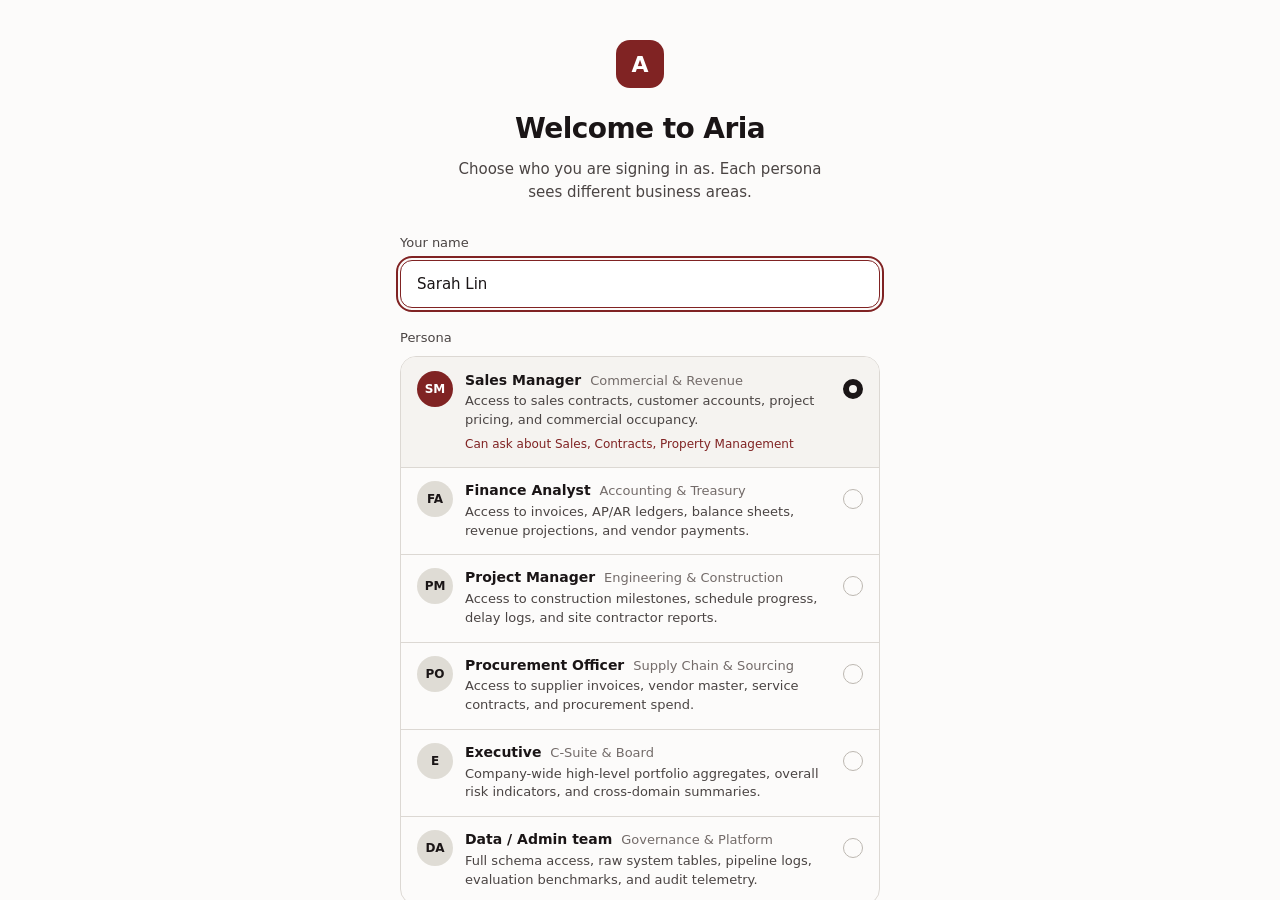
==== commit 9e9e9e08: "Preserve v2 layout with main theme and fixes" ====
--- a/index.html
+++ b/index.html
@@ -435,31 +435,6 @@
     </div>
   </div>
 
-  <!-- Question revisions are confirmed before a new run and retain the prior turn. -->
-  <div class="modal-backdrop" id="adjustQuestionModalBackdrop">
-    <div class="app-modal modal-md adjust-question-modal" role="dialog" aria-modal="true" aria-labelledby="adjustQuestionModalTitle" aria-describedby="adjustQuestionModalHelp">
-      <div class="modal-header">
-        <div class="modal-title" id="adjustQuestionModalTitle">Edit question</div>
-        <button type="button" class="header-icon-btn modal-close" id="closeAdjustQuestionModalBtn" aria-label="Cancel adjusting question">
-          <svg width="18" height="18" fill="none" stroke="currentColor" stroke-width="2" viewBox="0 0 24 24" aria-hidden="true"><path d="M18 6 6 18M6 6l12 12"></path></svg>
-        </button>
-      </div>
-      <div class="modal-body">
-        <p id="adjustQuestionModalHelp" class="adjust-question-help">Add the missing period, project or detail. The earlier answer stays in the thread, marked as replaced.</p>
-        <label class="sr-only" for="adjustQuestionInput">Revised question</label>
-        <textarea id="adjustQuestionInput" class="form-control form-textarea adjust-question-input" rows="4"></textarea>
-        <section class="adjust-question-scope" aria-labelledby="adjustQuestionScopeTitle">
-          <span id="adjustQuestionScopeTitle">Scope for the new run</span>
-          <strong id="adjustQuestionScopeSummary"></strong>
-        </section>
-      </div>
-      <div class="modal-footer">
-        <button type="button" class="action-tool-btn" id="cancelAdjustQuestionBtn">Cancel</button>
-        <button type="button" class="action-tool-btn primary" id="confirmAdjustQuestionBtn">Run new version</button>
-      </div>
-    </div>
-  </div>
-
   <!-- Destructive history action requires explicit confirmation. -->
   <div class="modal-backdrop" id="clearHistoryModalBackdrop">
     <div class="app-modal modal-confirm clear-history-modal" role="alertdialog" aria-modal="true" aria-labelledby="clearHistoryModalTitle" aria-describedby="clearHistoryModalDescription">
--- a/styles.css
+++ b/styles.css
@@ -9,81 +9,81 @@
    links, selection, focus and data series; status colours carry meaning only. */
 :root {
   /* Surfaces */
-  --bg-app: #ffffff;
+  --bg-app: #fcfbfa;
   --bg-surface: #ffffff;
-  --bg-sidebar: #f9f9f9;
-  --bg-subtle: #f4f4f4;
-  --bg-hover: #ececec;
-  --bg-active: #e3e3e3;
-  --bg-code: #171717;
-  --text-code: #f4f4f4;
-
-  --border-color: #e5e5e5;
-  --border-strong: #d0d0d0;
+  --bg-sidebar: #f6f3f1;
+  --bg-subtle: #f5f3f0;
+  --bg-hover: #eae7e1;
+  --bg-active: #dfdcd5;
+  --bg-code: #1c1919;
+  --text-code: #fcfbfa;
+
+  --border-color: #dcd8d3;
+  --border-strong: #bcb7b0;
 
   /* Text */
-  --text-primary: #0d0d0d;
-  --text-secondary: #4f4f4f;
-  --text-muted: #6b6b6b;
+  --text-primary: #1a1516;
+  --text-secondary: #4a4443;
+  --text-muted: #736b69;
   --text-inverse: #ffffff;
 
   /* Accent: links, selection, focus and data. Never a primary button fill. */
-  --accent-primary: #2563eb;
-  --accent-hover: #1d4ed8;
-  --accent-subtle: #eef4ff;
-  --accent-border: #c7d7fe;
-  --accent-text: #1d4ed8;
-  --focus-ring: #2563eb;
+  --accent-primary: #802323;
+  --accent-hover: #631919;
+  --accent-subtle: #f7eaea;
+  --accent-border: #dcb3b3;
+  --accent-text: #802323;
+  --focus-ring: #802323;
   --control-bg: #ffffff;
-  --control-disabled-bg: #f4f4f4;
-  --control-disabled-text: #6b6b6b;
+  --control-disabled-bg: #eae7e1;
+  --control-disabled-text: #625b59;
 
   /* Interactive colour pairs: foreground and background always move together. */
-  --button-primary-bg: #0d0d0d;
+  --button-primary-bg: #802323;
   --button-primary-fg: #ffffff;
-  --button-primary-hover-bg: #2f2f2f;
+  --button-primary-hover-bg: #631919;
   --button-primary-hover-fg: #ffffff;
-  --button-primary-active-bg: #000000;
+  --button-primary-active-bg: #4f1212;
   --button-primary-active-fg: #ffffff;
   --button-secondary-bg: #ffffff;
-  --button-secondary-fg: #0d0d0d;
-  --button-secondary-hover-bg: #f4f4f4;
-  --button-secondary-hover-fg: #0d0d0d;
-  --button-secondary-active-bg: #ececec;
-  --button-secondary-active-fg: #0d0d0d;
-  --button-disabled-bg: #ececec;
-  --button-disabled-fg: #6b6b6b;
-  --button-danger-bg: #c4281c;
+  --button-secondary-fg: #1a1516;
+  --button-secondary-hover-bg: #eae7e1;
+  --button-secondary-hover-fg: #1a1516;
+  --button-secondary-active-bg: #dfdcd5;
+  --button-secondary-active-fg: #1a1516;
+  --button-disabled-bg: #eae7e1;
+  --button-disabled-fg: #625b59;
+  --button-danger-bg: #a63131;
   --button-danger-fg: #ffffff;
-  --button-danger-hover-bg: #a3200f;
-  --user-turn-bg: #f4f4f4;
-  --user-turn-fg: #0d0d0d;
+  --button-danger-hover-bg: #8f2525;
+  --user-turn-bg: #802323;
+  --user-turn-fg: #ffffff;
   --user-turn-border: transparent;
-  --assistant-turn-bg: transparent;
-  --assistant-turn-border: transparent;
+  --assistant-turn-bg: #f5f3f0;
+  --assistant-turn-border: #cfc9c2;
 
   /* Status: reserved for meaning, never decoration. */
-  --success-color: #0f7b3f;
-  --success-bg: #edfaf2;
-  --success-border: #b6e3c7;
-
-  --warning-color: #9a5b00;
-  --warning-bg: #fff7e8;
-  --warning-border: #f2d39b;
-
-  --danger-color: #c4281c;
-  --danger-bg: #fdf1f0;
-  --danger-border: #f5c3be;
-
-  --info-color: #1d4ed8;
+  --success-color: #2b593f;
+  --success-bg: #eaf3ed;
+  --success-border: #b8d4c4;
+
+  --warning-color: #8c5b19;
+  --warning-bg: #fdf6ec;
+  --warning-border: #e6c89e;
+
+  --danger-color: #a63131;
+  --danger-bg: #fbeded;
+  --danger-border: #e8baba;
+
+  --info-color: #802323;
 
   --user-bubble-bg: transparent;
-  --user-bubble-text: #0d0d0d;
+  --user-bubble-text: #1a1516;
   --agent-bubble-bg: transparent;
 
-  --table-header-bg: #f9f9f9;
-  --table-row-hover: #f9f9f9;
-  --table-border: #e5e5e5;
+  --table-header-bg: #fcfbfa;
+  --table-row-hover: #f5f4f1;
+  --table-border: #dcd8d3;
 
   /* Data visualisation */
   --chart-1: #2563eb;
@@ -136,77 +136,77 @@
 
 /* Dark Mode Overrides */
 [data-theme="dark"] {
-  --bg-app: #212121;
-  --bg-surface: #212121;
-  --bg-sidebar: #171717;
-  --bg-subtle: #2f2f2f;
-  --bg-hover: #2a2a2a;
-  --bg-active: #383838;
-  --bg-code: #0d0d0d;
-  --text-code: #ececec;
-
-  --border-color: #383838;
-  --border-strong: #4d4d4d;
-
-  --text-primary: #ececec;
-  --text-secondary: #c4c4c4;
-  --text-muted: #a3a3a3;
-  --text-inverse: #0d0d0d;
-
-  --accent-primary: #2f6fe4; /* fill-safe: white text passes 4.5:1; text uses --accent-text */
-  --accent-hover: #4a84f0;
-  --accent-subtle: #1c2840;
-  --accent-border: #2f4a80;
-  --accent-text: #8ab4ff;
-  --focus-ring: #8ab4ff;
-  --control-bg: #2a2a2a;
-  --control-disabled-bg: #2a2a2a;
-  --control-disabled-text: #a3a3a3;
-
-  --button-primary-bg: #ececec;
-  --button-primary-fg: #0d0d0d;
-  --button-primary-hover-bg: #ffffff;
-  --button-primary-hover-fg: #0d0d0d;
-  --button-primary-active-bg: #d4d4d4;
-  --button-primary-active-fg: #0d0d0d;
-  --button-secondary-bg: #212121;
-  --button-secondary-fg: #ececec;
-  --button-secondary-hover-bg: #2f2f2f;
+  --bg-app: #151313;
+  --bg-surface: #151313;
+  --bg-sidebar: #1c1919;
+  --bg-subtle: #201d1d;
+  --bg-hover: #2a2626;
+  --bg-active: #383333;
+  --bg-code: #000000;
+  --text-code: #fcfbfa;
+
+  --border-color: #383333;
+  --border-strong: #4f4848;
+
+  --text-primary: #f5f4f1;
+  --text-secondary: #bcb7b0;
+  --text-muted: #aaa29f;
+  --text-inverse: #ffffff;
+
+  --accent-primary: #a83c3c;
+  --accent-hover: #c44e4e;
+  --accent-subtle: #2d1414;
+  --accent-border: #4d2323;
+  --accent-text: #eebfbf;
+  --focus-ring: #eebfbf;
+  --control-bg: #201d1d;
+  --control-disabled-bg: #2a2626;
+  --control-disabled-text: #bcb7b0;
+
+  --button-primary-bg: #8f3030;
+  --button-primary-fg: #ffffff;
+  --button-primary-hover-bg: #762525;
+  --button-primary-hover-fg: #ffffff;
+  --button-primary-active-bg: #641d1d;
+  --button-primary-active-fg: #ffffff;
+  --button-secondary-bg: #201d1d;
+  --button-secondary-fg: #f5f4f1;
+  --button-secondary-hover-bg: #383333;
   --button-secondary-hover-fg: #ffffff;
-  --button-secondary-active-bg: #383838;
+  --button-secondary-active-bg: #4f4848;
   --button-secondary-active-fg: #ffffff;
-  --button-disabled-bg: #2f2f2f;
-  --button-disabled-fg: #8f8f8f;
-  --button-danger-bg: #d0352a;
+  --button-disabled-bg: #2a2626;
+  --button-disabled-fg: #bcb7b0;
+  --button-danger-bg: #a63131;
   --button-danger-fg: #ffffff;
-  --button-danger-hover-bg: #e04a3f;
-  --user-turn-bg: #2f2f2f;
-  --user-turn-fg: #ececec;
+  --button-danger-hover-bg: #c44e4e;
+  --user-turn-bg: #8f3030;
+  --user-turn-fg: #ffffff;
   --user-turn-border: transparent;
-  --assistant-turn-bg: transparent;
-  --assistant-turn-border: transparent;
-
-  --success-color: #5fd08f;
-  --success-bg: #12291c;
-  --success-border: #1f4d33;
-
-  --warning-color: #f2b45a;
-  --warning-bg: #2c2210;
-  --warning-border: #5b4016;
-
-  --danger-color: #ff8a80;
-  --danger-bg: #2e1614;
-  --danger-border: #5e2722;
-
-  --info-color: #8ab4ff;
+  --assistant-turn-bg: #201d1d;
+  --assistant-turn-border: #4f4848;
+
+  --success-color: #5bb07e;
+  --success-bg: #143020;
+  --success-border: #1e4a31;
+
+  --warning-color: #e3a956;
+  --warning-bg: #3d270c;
+  --warning-border: #5c3a12;
+
+  --danger-color: #e06060;
+  --danger-bg: #3d1414;
+  --danger-border: #632121;
+
+  --info-color: #eebfbf;
 
   --user-bubble-bg: transparent;
-  --user-bubble-text: #ececec;
+  --user-bubble-text: #f5f4f1;
   --agent-bubble-bg: transparent;
 
-  --table-header-bg: #262626;
-  --table-row-hover: #262626;
-  --table-border: #383838;
+  --table-header-bg: #151313;
+  --table-row-hover: #1c1919;
+  --table-border: #383333;
 
   --chart-1: #6b9bff;
   --chart-2: #34c79b;
@@ -4922,36 +4922,6 @@
   margin-top: 24px;
 }
 
-.adjust-question-modal { width: min(640px, calc(100vw - 32px)); }
-.adjust-question-help { margin: 0 0 18px; color: var(--text-secondary); font-size: 14px; line-height: 1.55; }
-.adjust-question-field { display: grid; gap: 8px; color: var(--text-primary); font-size: 13px; font-weight: 700; }
-.adjust-question-field textarea {
-  width: 100%;
-  min-height: 128px;
-  resize: vertical;
-  padding: 12px 14px;
-  border: 1px solid var(--border-strong);
-  border-radius: var(--radius-control);
-  background: var(--control-bg);
-  color: var(--text-primary);
-  font: inherit;
-  font-weight: 400;
-  line-height: 1.55;
-}
-.adjust-question-field textarea:focus-visible { outline: 2px solid var(--focus-ring); outline-offset: 2px; }
-.adjust-question-scope {
-  display: grid;
-  gap: 6px;
-  margin-top: 16px;
-  padding: 14px 16px;
-  border: 1px solid var(--border-color);
-  border-left: 3px solid var(--accent-primary);
-  border-radius: var(--radius-control);
-  background: var(--bg-app);
-}
-.adjust-question-scope > span { color: var(--text-muted); font-size: 12px; font-weight: 700; }
-.adjust-question-scope > strong { color: var(--text-primary); font-size: 14px; line-height: 1.5; }
-.adjust-question-actions { display: flex; justify-content: flex-end; gap: 8px; margin-top: 20px; }
 .clarification-card-actions { display: flex; flex-wrap: wrap; gap: 8px; }
 .question-version-note {
   width: fit-content;
@@ -5483,6 +5453,46 @@
   font-weight: 500;
   text-decoration: underline;
   text-underline-offset: 3px;
+}
+.user-bubble-container.is-editing {
+  width: min(100%, 720px);
+  max-width: 100%;
+}
+.inline-question-editor {
+  display: grid;
+  width: min(100%, 68ch);
+  gap: 10px;
+}
+.inline-question-editor > label {
+  color: var(--user-turn-fg);
+  font-size: 12px;
+  font-weight: 700;
+}
+.inline-question-input {
+  width: 100%;
+  min-height: 96px;
+  resize: vertical;
+  padding: 12px 14px;
+  border: 1px solid color-mix(in srgb, var(--user-turn-fg) 45%, transparent);
+  border-radius: var(--radius-sm);
+  background: var(--bg-surface);
+  color: var(--text-primary);
+  font: 500 16px/1.5 var(--font-sans);
+}
+.inline-question-input:focus-visible {
+  outline: 2px solid var(--focus-ring);
+  outline-offset: 2px;
+}
+.inline-question-scope {
+  color: var(--user-turn-fg);
+  font-size: 12px;
+  line-height: 1.45;
+  opacity: .84;
+}
+.inline-question-actions {
+  display: flex;
+  justify-content: flex-end;
+  gap: 8px;
 }
 .user-turn-superseded { opacity: .65; }
 .user-bubble-container .user-scope-rerun-summary {
@@ -6661,8 +6671,6 @@
   .task-home-subtitle { font-size: 15px; }
   .answer-actions-popover,.result-state-actions { grid-template-columns:1fr; flex-direction:column; }
   .answer-actions-popover .action-tool-btn,.result-state-actions .action-tool-btn { width:100%; }
-  .adjust-question-actions { flex-direction: column-reverse; }
-  .adjust-question-actions .action-tool-btn,
   .clarification-card-actions .action-tool-btn { width: 100%; }
 }
 
@@ -6820,7 +6828,6 @@
 .app-modal .modal-body > p,
 .app-modal .feedback-help,
 .app-modal .modal-lead,
-.app-modal .adjust-question-help { margin: 0; color: var(--text-secondary); font-size: 14px; line-height: 1.55; }
 .app-modal.modal-confirm .modal-body > p { color: var(--text-primary); }
 .modal-footer { display: flex; justify-content: flex-end; gap: 8px; padding: 16px 24px 24px; }
 .modal-footer-inline { padding: 24px 0 16px; }
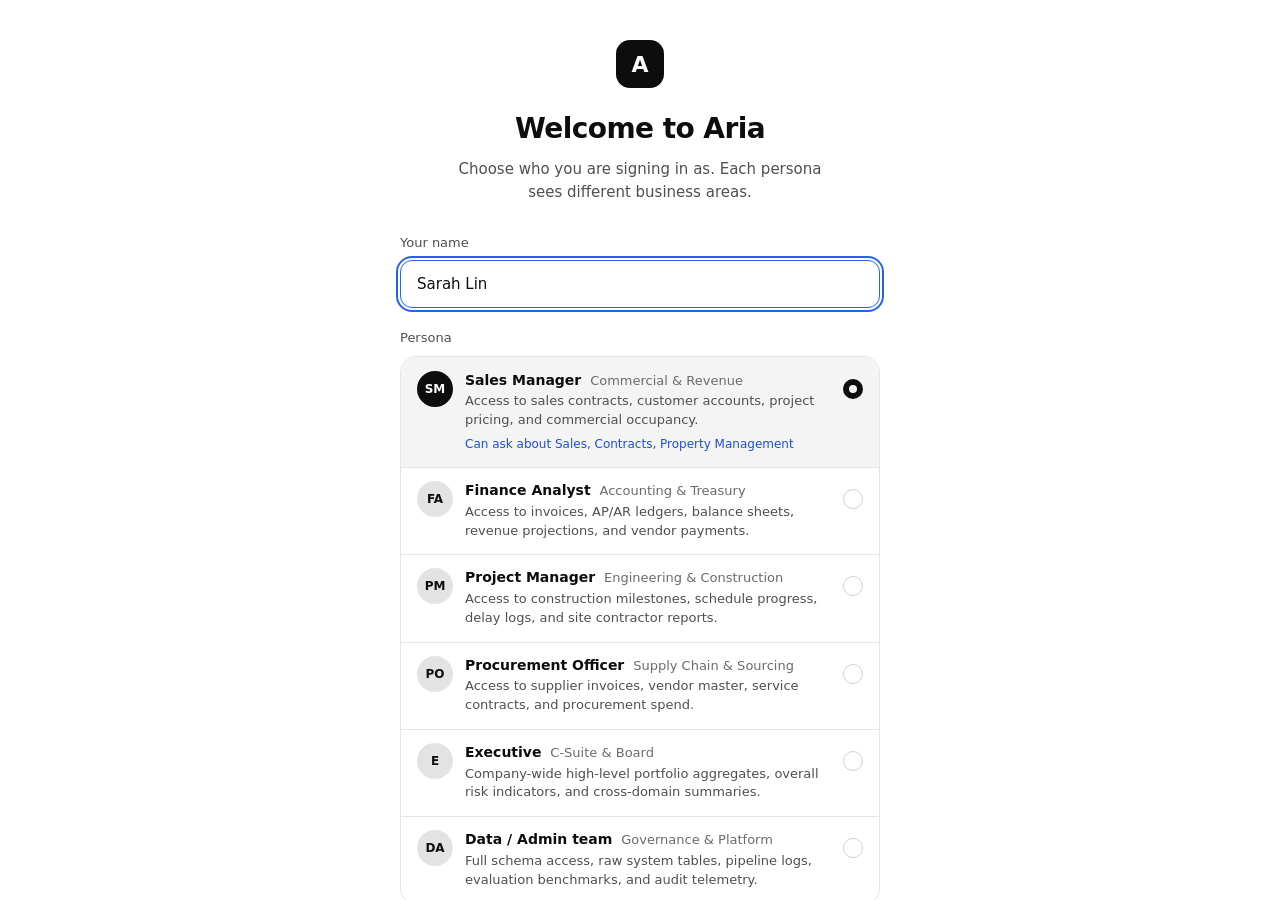
==== commit b821bc46: "Add expandable sidebar help menu" ====
--- a/index.html
+++ b/index.html
@@ -98,10 +98,18 @@
               <svg width="16" height="16" fill="none" stroke="currentColor" stroke-width="2" viewBox="0 0 24 24" aria-hidden="true"><circle cx="12" cy="12" r="3"></circle><path d="M12 1v3M12 20v3M4.22 4.22l2.12 2.12M17.66 17.66l2.12 2.12M1 12h3M20 12h3M4.22 19.78l2.12-2.12M17.66 6.34l2.12-2.12"></path></svg>
               <span>Settings</span>
             </button>
-            <button type="button" class="user-menu-item" id="userMenuHelpItem" role="menuitem">
-              <svg width="16" height="16" fill="none" stroke="currentColor" stroke-width="2" viewBox="0 0 24 24" aria-hidden="true"><circle cx="12" cy="12" r="10"></circle><path d="M9.09 9a3 3 0 0 1 5.83 1c0 2-3 3-3 3"></path><path d="M12 17h.01"></path></svg>
-              <span>Help &amp; shortcuts</span>
-            </button>
+            <div class="user-help-menu-group" role="none">
+              <button type="button" class="user-menu-item" id="userMenuHelpItem" role="menuitem" aria-haspopup="menu" aria-expanded="false">
+                <svg width="16" height="16" fill="none" stroke="currentColor" stroke-width="2" viewBox="0 0 24 24" aria-hidden="true"><circle cx="12" cy="12" r="10"></circle><path d="M9.09 9a3 3 0 0 1 5.83 1c0 2-3 3-3 3"></path><path d="M12 17h.01"></path></svg>
+                <span>Help &amp; shortcuts</span>
+                <svg class="user-menu-item-chevron" width="14" height="14" fill="none" stroke="currentColor" stroke-width="2" viewBox="0 0 24 24" aria-hidden="true"><polyline points="9 18 15 12 9 6"></polyline></svg>
+              </button>
+              <div class="user-help-submenu" id="userHelpSubmenu" role="menu" aria-label="Help topics">
+                <button type="button" class="user-menu-item help-topic-item" data-help-tab="shortcuts" role="menuitem">Keyboard shortcuts</button>
+                <button type="button" class="user-menu-item help-topic-item" data-help-tab="domains" role="menuitem">Business areas</button>
+                <button type="button" class="user-menu-item help-topic-item" data-help-tab="scope" role="menuitem">Scope &amp; limitations</button>
+              </div>
+            </div>
             <div id="adminWorkspaceNav" class="user-menu-admin-links">
               <a href="admin.html" class="user-menu-item" id="adminNavLink" role="menuitem">
                 <svg width="16" height="16" fill="none" stroke="currentColor" stroke-width="2" viewBox="0 0 24 24" aria-hidden="true"><path d="M4 19V9"></path><path d="M10 19V5"></path><path d="M16 19v-7"></path><path d="M22 19V3"></path></svg>
--- a/styles.css
+++ b/styles.css
@@ -9,81 +9,81 @@
    links, selection, focus and data series; status colours carry meaning only. */
 :root {
   /* Surfaces */
-  --bg-app: #fcfbfa;
+  --bg-app: #ffffff;
   --bg-surface: #ffffff;
-  --bg-sidebar: #f6f3f1;
-  --bg-subtle: #f5f3f0;
-  --bg-hover: #eae7e1;
-  --bg-active: #dfdcd5;
-  --bg-code: #1c1919;
-  --text-code: #fcfbfa;
-
-  --border-color: #dcd8d3;
-  --border-strong: #bcb7b0;
+  --bg-sidebar: #f9f9f9;
+  --bg-subtle: #f4f4f4;
+  --bg-hover: #ececec;
+  --bg-active: #e3e3e3;
+  --bg-code: #171717;
+  --text-code: #f4f4f4;
+
+  --border-color: #e5e5e5;
+  --border-strong: #d0d0d0;
 
   /* Text */
-  --text-primary: #1a1516;
-  --text-secondary: #4a4443;
-  --text-muted: #736b69;
+  --text-primary: #0d0d0d;
+  --text-secondary: #4f4f4f;
+  --text-muted: #6b6b6b;
   --text-inverse: #ffffff;
 
   /* Accent: links, selection, focus and data. Never a primary button fill. */
-  --accent-primary: #802323;
-  --accent-hover: #631919;
-  --accent-subtle: #f7eaea;
-  --accent-border: #dcb3b3;
-  --accent-text: #802323;
-  --focus-ring: #802323;
+  --accent-primary: #2563eb;
+  --accent-hover: #1d4ed8;
+  --accent-subtle: #eef4ff;
+  --accent-border: #c7d7fe;
+  --accent-text: #1d4ed8;
+  --focus-ring: #2563eb;
   --control-bg: #ffffff;
-  --control-disabled-bg: #eae7e1;
-  --control-disabled-text: #625b59;
+  --control-disabled-bg: #f4f4f4;
+  --control-disabled-text: #6b6b6b;
 
   /* Interactive colour pairs: foreground and background always move together. */
-  --button-primary-bg: #802323;
+  --button-primary-bg: #0d0d0d;
   --button-primary-fg: #ffffff;
-  --button-primary-hover-bg: #631919;
+  --button-primary-hover-bg: #2f2f2f;
   --button-primary-hover-fg: #ffffff;
-  --button-primary-active-bg: #4f1212;
+  --button-primary-active-bg: #000000;
   --button-primary-active-fg: #ffffff;
   --button-secondary-bg: #ffffff;
-  --button-secondary-fg: #1a1516;
-  --button-secondary-hover-bg: #eae7e1;
-  --button-secondary-hover-fg: #1a1516;
-  --button-secondary-active-bg: #dfdcd5;
-  --button-secondary-active-fg: #1a1516;
-  --button-disabled-bg: #eae7e1;
-  --button-disabled-fg: #625b59;
-  --button-danger-bg: #a63131;
+  --button-secondary-fg: #0d0d0d;
+  --button-secondary-hover-bg: #f4f4f4;
+  --button-secondary-hover-fg: #0d0d0d;
+  --button-secondary-active-bg: #ececec;
+  --button-secondary-active-fg: #0d0d0d;
+  --button-disabled-bg: #ececec;
+  --button-disabled-fg: #6b6b6b;
+  --button-danger-bg: #c4281c;
   --button-danger-fg: #ffffff;
-  --button-danger-hover-bg: #8f2525;
-  --user-turn-bg: #802323;
-  --user-turn-fg: #ffffff;
+  --button-danger-hover-bg: #a3200f;
+  --user-turn-bg: #f4f4f4;
+  --user-turn-fg: #0d0d0d;
   --user-turn-border: transparent;
-  --assistant-turn-bg: #f5f3f0;
-  --assistant-turn-border: #cfc9c2;
+  --assistant-turn-bg: transparent;
+  --assistant-turn-border: transparent;
 
   /* Status: reserved for meaning, never decoration. */
-  --success-color: #2b593f;
-  --success-bg: #eaf3ed;
-  --success-border: #b8d4c4;
-
-  --warning-color: #8c5b19;
-  --warning-bg: #fdf6ec;
-  --warning-border: #e6c89e;
-
-  --danger-color: #a63131;
-  --danger-bg: #fbeded;
-  --danger-border: #e8baba;
-
-  --info-color: #802323;
+  --success-color: #0f7b3f;
+  --success-bg: #edfaf2;
+  --success-border: #b6e3c7;
+
+  --warning-color: #9a5b00;
+  --warning-bg: #fff7e8;
+  --warning-border: #f2d39b;
+
+  --danger-color: #c4281c;
+  --danger-bg: #fdf1f0;
+  --danger-border: #f5c3be;
+
+  --info-color: #1d4ed8;
 
   --user-bubble-bg: transparent;
-  --user-bubble-text: #1a1516;
+  --user-bubble-text: #0d0d0d;
   --agent-bubble-bg: transparent;
 
-  --table-header-bg: #fcfbfa;
-  --table-row-hover: #f5f4f1;
-  --table-border: #dcd8d3;
+  --table-header-bg: #f9f9f9;
+  --table-row-hover: #f9f9f9;
+  --table-border: #e5e5e5;
 
   /* Data visualisation */
   --chart-1: #2563eb;
@@ -136,77 +136,77 @@
 
 /* Dark Mode Overrides */
 [data-theme="dark"] {
-  --bg-app: #151313;
-  --bg-surface: #151313;
-  --bg-sidebar: #1c1919;
-  --bg-subtle: #201d1d;
-  --bg-hover: #2a2626;
-  --bg-active: #383333;
-  --bg-code: #000000;
-  --text-code: #fcfbfa;
-
-  --border-color: #383333;
-  --border-strong: #4f4848;
-
-  --text-primary: #f5f4f1;
-  --text-secondary: #bcb7b0;
-  --text-muted: #aaa29f;
-  --text-inverse: #ffffff;
-
-  --accent-primary: #a83c3c;
-  --accent-hover: #c44e4e;
-  --accent-subtle: #2d1414;
-  --accent-border: #4d2323;
-  --accent-text: #eebfbf;
-  --focus-ring: #eebfbf;
-  --control-bg: #201d1d;
-  --control-disabled-bg: #2a2626;
-  --control-disabled-text: #bcb7b0;
-
-  --button-primary-bg: #8f3030;
-  --button-primary-fg: #ffffff;
-  --button-primary-hover-bg: #762525;
-  --button-primary-hover-fg: #ffffff;
-  --button-primary-active-bg: #641d1d;
-  --button-primary-active-fg: #ffffff;
-  --button-secondary-bg: #201d1d;
-  --button-secondary-fg: #f5f4f1;
-  --button-secondary-hover-bg: #383333;
+  --bg-app: #212121;
+  --bg-surface: #212121;
+  --bg-sidebar: #171717;
+  --bg-subtle: #2f2f2f;
+  --bg-hover: #2a2a2a;
+  --bg-active: #383838;
+  --bg-code: #0d0d0d;
+  --text-code: #ececec;
+
+  --border-color: #383838;
+  --border-strong: #4d4d4d;
+
+  --text-primary: #ececec;
+  --text-secondary: #c4c4c4;
+  --text-muted: #a3a3a3;
+  --text-inverse: #0d0d0d;
+
+  --accent-primary: #2f6fe4; /* fill-safe: white text passes 4.5:1; text uses --accent-text */
+  --accent-hover: #4a84f0;
+  --accent-subtle: #1c2840;
+  --accent-border: #2f4a80;
+  --accent-text: #8ab4ff;
+  --focus-ring: #8ab4ff;
+  --control-bg: #2a2a2a;
+  --control-disabled-bg: #2a2a2a;
+  --control-disabled-text: #a3a3a3;
+
+  --button-primary-bg: #ececec;
+  --button-primary-fg: #0d0d0d;
+  --button-primary-hover-bg: #ffffff;
+  --button-primary-hover-fg: #0d0d0d;
+  --button-primary-active-bg: #d4d4d4;
+  --button-primary-active-fg: #0d0d0d;
+  --button-secondary-bg: #212121;
+  --button-secondary-fg: #ececec;
+  --button-secondary-hover-bg: #2f2f2f;
   --button-secondary-hover-fg: #ffffff;
-  --button-secondary-active-bg: #4f4848;
+  --button-secondary-active-bg: #383838;
   --button-secondary-active-fg: #ffffff;
-  --button-disabled-bg: #2a2626;
-  --button-disabled-fg: #bcb7b0;
-  --button-danger-bg: #a63131;
+  --button-disabled-bg: #2f2f2f;
+  --button-disabled-fg: #8f8f8f;
+  --button-danger-bg: #d0352a;
   --button-danger-fg: #ffffff;
-  --button-danger-hover-bg: #c44e4e;
-  --user-turn-bg: #8f3030;
-  --user-turn-fg: #ffffff;
+  --button-danger-hover-bg: #e04a3f;
+  --user-turn-bg: #2f2f2f;
+  --user-turn-fg: #ececec;
   --user-turn-border: transparent;
-  --assistant-turn-bg: #201d1d;
-  --assistant-turn-border: #4f4848;
-
-  --success-color: #5bb07e;
-  --success-bg: #143020;
-  --success-border: #1e4a31;
-
-  --warning-color: #e3a956;
-  --warning-bg: #3d270c;
-  --warning-border: #5c3a12;
-
-  --danger-color: #e06060;
-  --danger-bg: #3d1414;
-  --danger-border: #632121;
-
-  --info-color: #eebfbf;
+  --assistant-turn-bg: transparent;
+  --assistant-turn-border: transparent;
+
+  --success-color: #5fd08f;
+  --success-bg: #12291c;
+  --success-border: #1f4d33;
+
+  --warning-color: #f2b45a;
+  --warning-bg: #2c2210;
+  --warning-border: #5b4016;
+
+  --danger-color: #ff8a80;
+  --danger-bg: #2e1614;
+  --danger-border: #5e2722;
+
+  --info-color: #8ab4ff;
 
   --user-bubble-bg: transparent;
-  --user-bubble-text: #f5f4f1;
+  --user-bubble-text: #ececec;
   --agent-bubble-bg: transparent;
 
-  --table-header-bg: #151313;
-  --table-row-hover: #1c1919;
-  --table-border: #383333;
+  --table-header-bg: #262626;
+  --table-row-hover: #262626;
+  --table-border: #383838;
 
   --chart-1: #6b9bff;
   --chart-2: #34c79b;
@@ -653,6 +653,41 @@
   background: var(--bg-hover);
   color: var(--text-primary);
 }
+.user-help-menu-group {
+  position: relative;
+  width: 100%;
+}
+.user-help-menu-group::after {
+  position: absolute;
+  z-index: 1;
+  top: -8px;
+  bottom: -8px;
+  left: 100%;
+  width: 10px;
+  content: "";
+}
+.user-menu-item-chevron {
+  margin-left: auto;
+  transition: transform .15s ease;
+}
+#userMenuHelpItem[aria-expanded="true"] .user-menu-item-chevron { transform: rotate(90deg); }
+.user-help-submenu {
+  position: absolute;
+  z-index: 3;
+  bottom: 0;
+  left: calc(100% + 8px);
+  display: none;
+  width: 230px;
+  flex-direction: column;
+  gap: 2px;
+  padding: 6px;
+  border: 1px solid var(--border-color);
+  border-radius: var(--radius-md);
+  background: var(--bg-surface);
+  box-shadow: var(--shadow-lg);
+}
+.user-help-submenu.open { display: flex; }
+.help-topic-item { min-height: 38px; }
 
 .settings-primary-tabs {
   display: grid;
@@ -739,6 +774,20 @@
     bottom: 0;
     left: calc(100% + 8px);
     max-height: calc(100dvh - var(--header-height) - 24px);
+    overflow: visible;
+  }
+}
+@media (max-width: 820px) {
+  .user-help-menu-group::after { display: none; }
+  .user-help-submenu {
+    position: static;
+    width: 100%;
+    margin-top: 2px;
+    padding: 4px 4px 4px 22px;
+    border: 0;
+    border-left: 1px solid var(--border-color);
+    border-radius: 0;
+    box-shadow: none;
   }
 }
 .user-menu-item.danger:hover {
@@ -6827,7 +6876,7 @@
 .app-modal > .modal-body { gap: 16px; padding: 12px 24px 8px; }
 .app-modal .modal-body > p,
 .app-modal .feedback-help,
-.app-modal .modal-lead,
+.app-modal .modal-lead { margin: 0; color: var(--text-secondary); font-size: 14px; line-height: 1.55; }
 .app-modal.modal-confirm .modal-body > p { color: var(--text-primary); }
 .modal-footer { display: flex; justify-content: flex-end; gap: 8px; padding: 16px 24px 24px; }
 .modal-footer-inline { padding: 24px 0 16px; }
@@ -7150,9 +7199,15 @@
 .palette-new-chat .palette-row-icon { background: var(--bg-subtle); }
 .palette-row-title { font-size: 14px; font-weight: 500; }
 .palette-row-text { display: grid; min-width: 0; flex: 1; gap: 1px; }
-.palette-row .history-search-result-title { overflow: hidden; font-size: 14px; font-weight: 500; text-overflow: ellipsis; white-space: nowrap; }
+.palette-row .history-search-result-title {
+  overflow-wrap: anywhere;
+  font-size: 14px;
+  font-weight: 500;
+  line-height: 1.35;
+  white-space: normal;
+}
 .palette-row .history-search-result-snippet { overflow: hidden; color: var(--text-muted); font-size: 13px; text-overflow: ellipsis; white-space: nowrap; }
-.palette-row .history-search-result-meta { flex: 0 0 auto; color: var(--text-muted); font-size: 12px; }
+.palette-row .history-search-result-meta { align-self: flex-start; flex: 0 0 auto; padding-top: 2px; color: var(--text-muted); font-size: 12px; }
 .palette-group-label { padding: 14px 12px 4px; color: var(--text-muted); font-size: 12px; font-weight: 500; }
 #historySearchModalBackdrop .history-search-empty { padding: 28px 12px; border: 0; background: none; color: var(--text-muted); font-size: 14px; text-align: center; }
 .palette-footer { display: flex; gap: 16px; padding: 10px 20px; border-top: 1px solid var(--border-color); color: var(--text-muted); font-size: 12px; }
